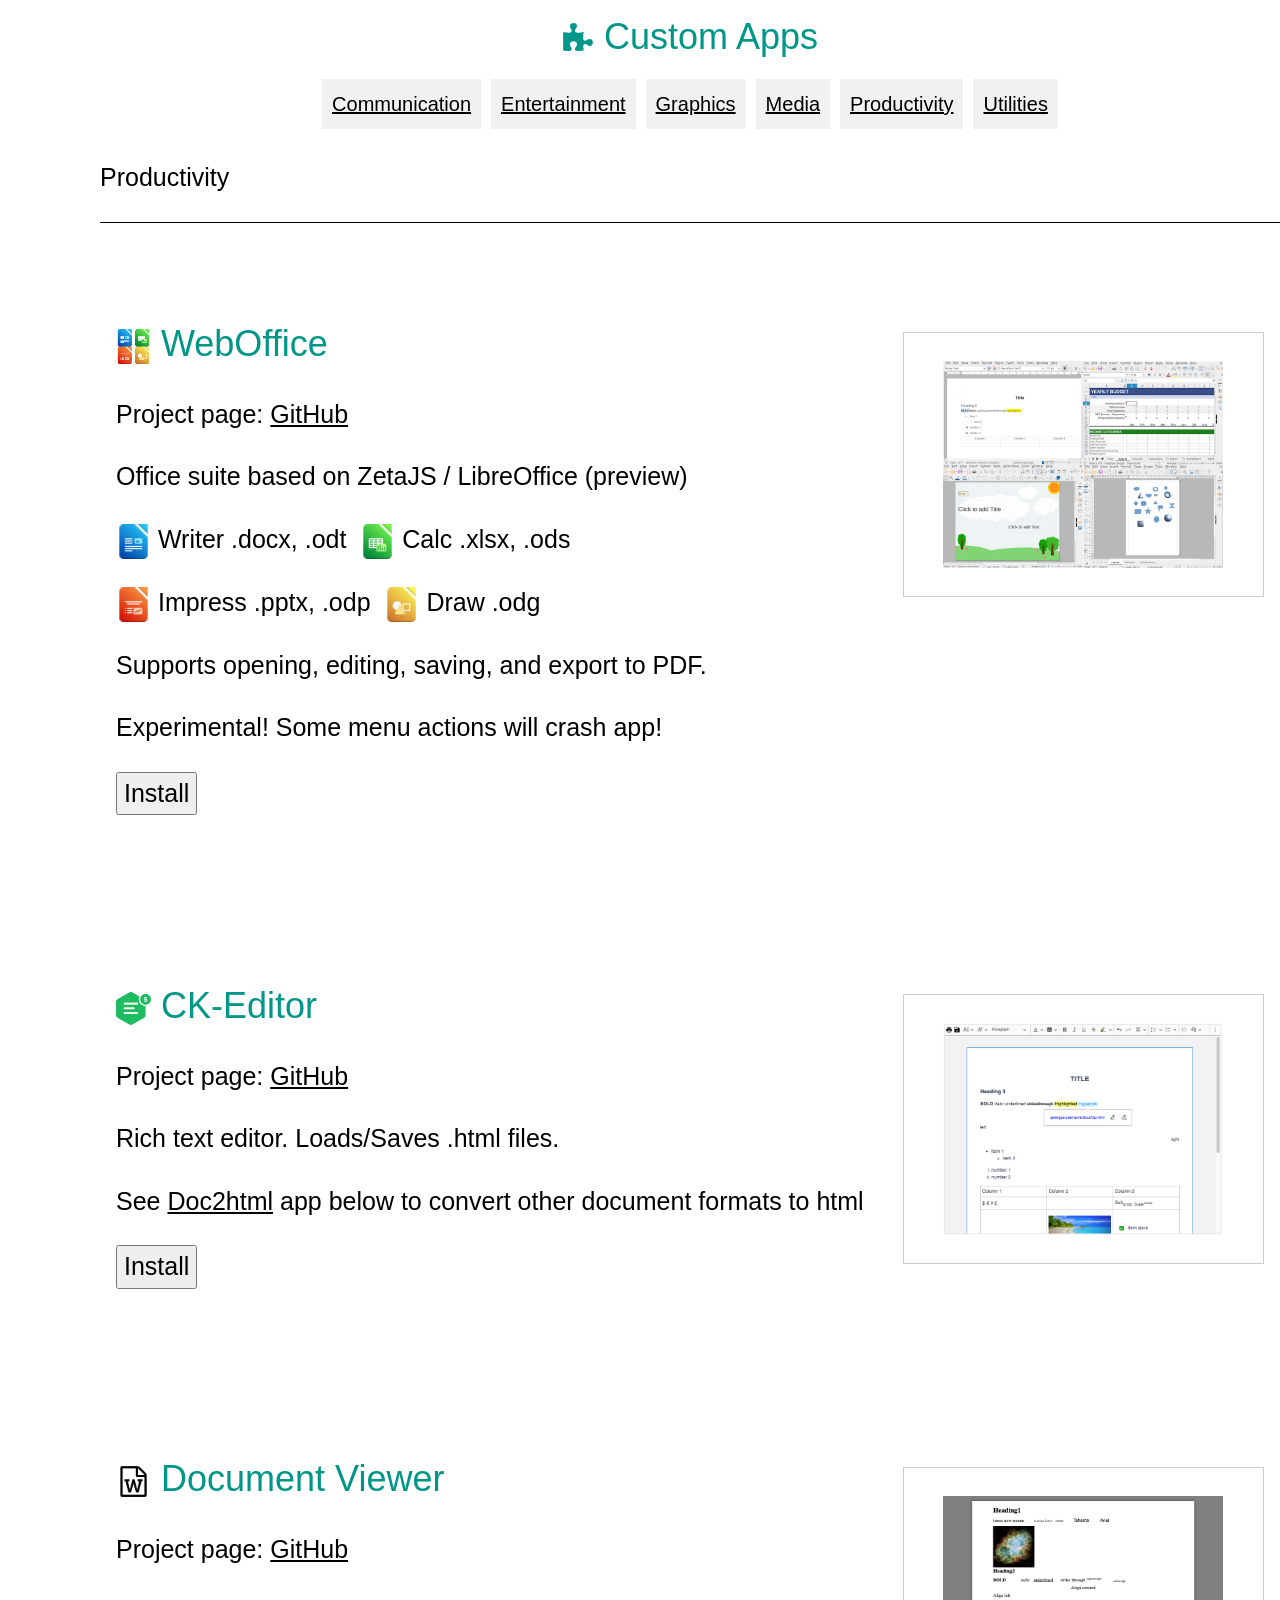
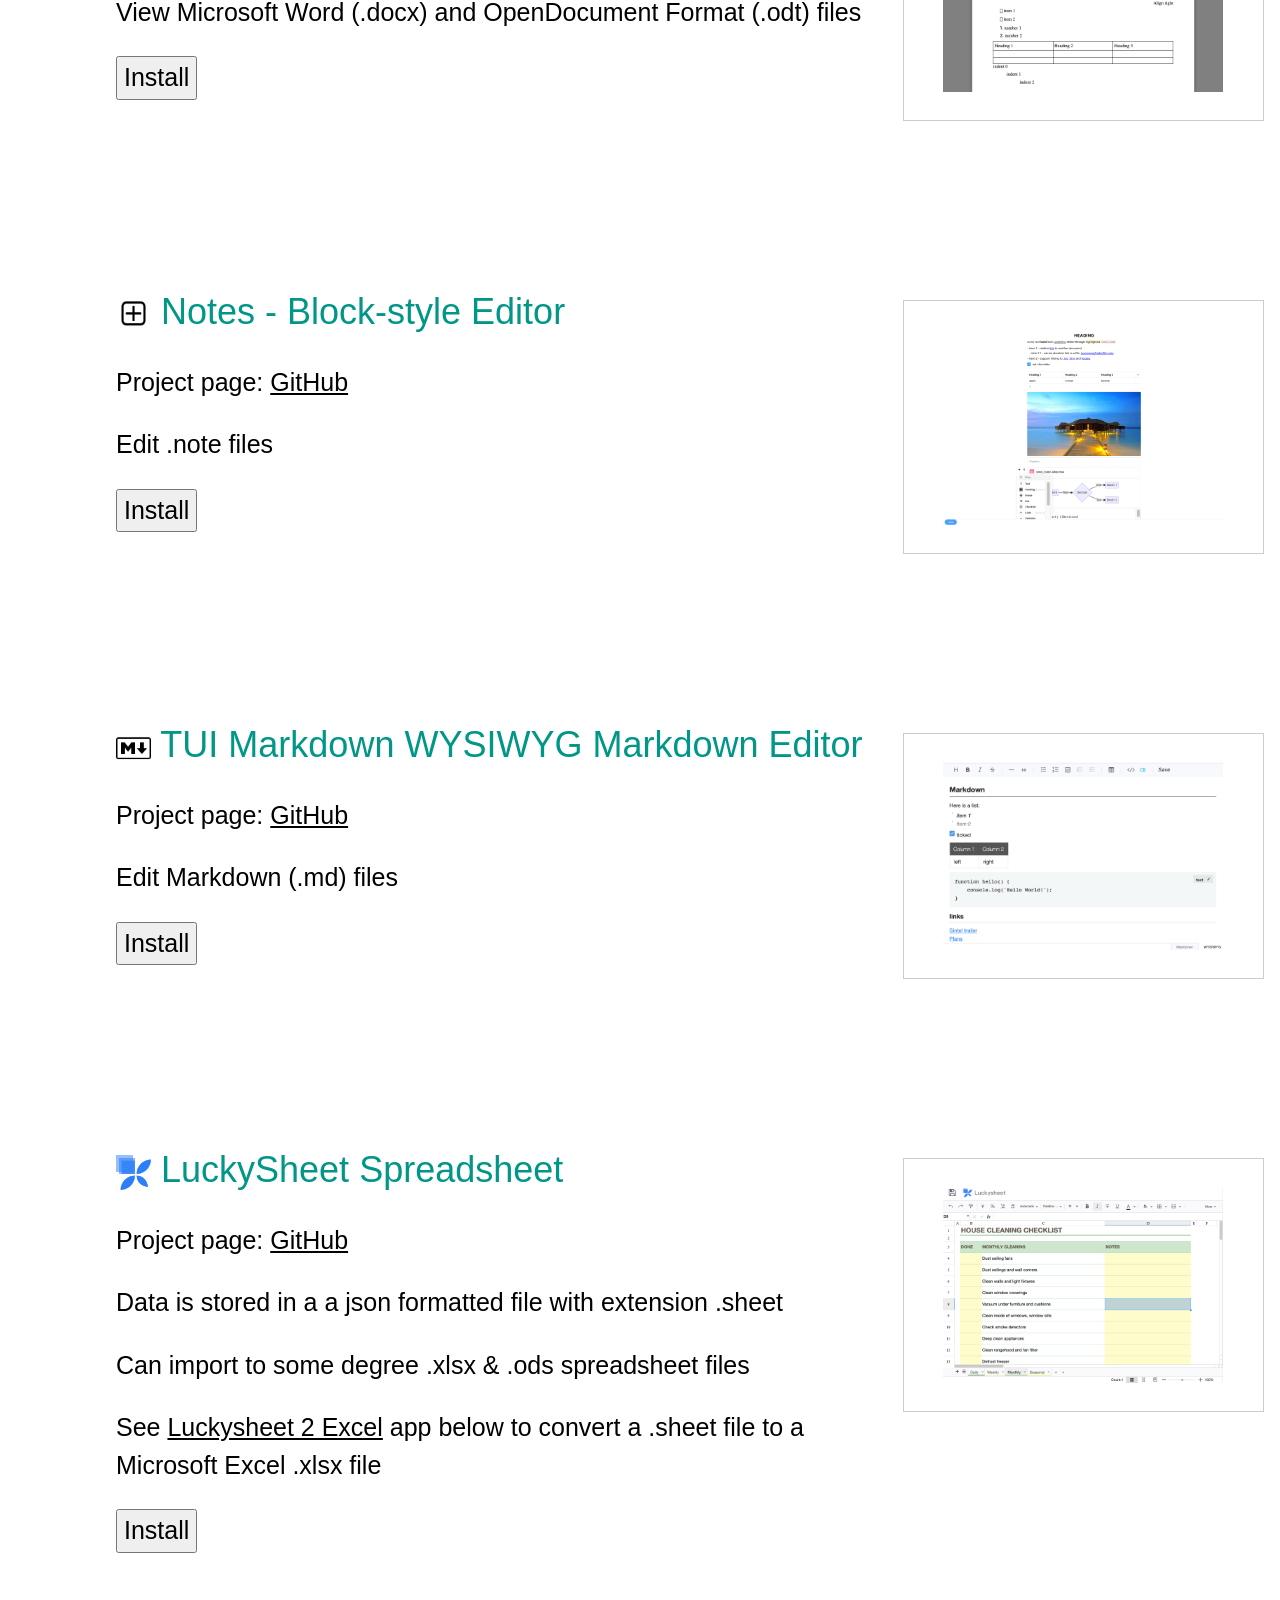
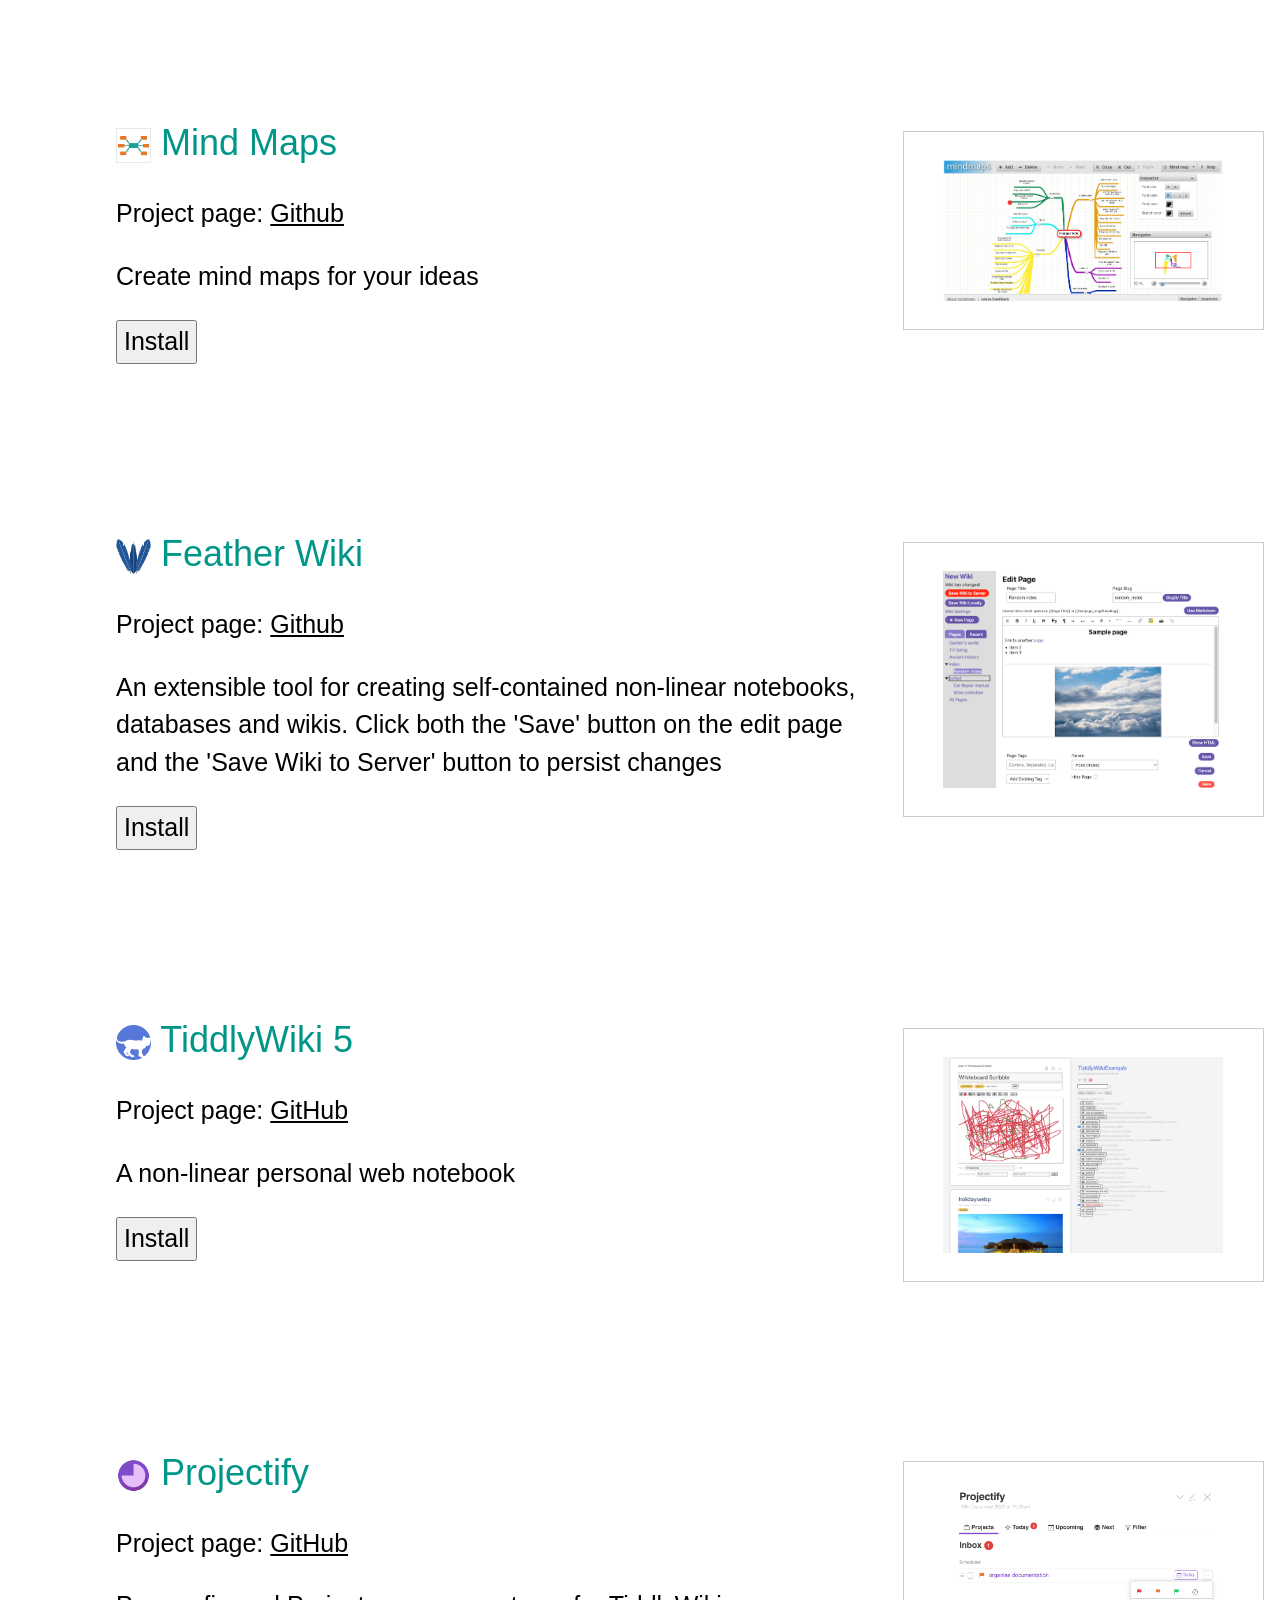
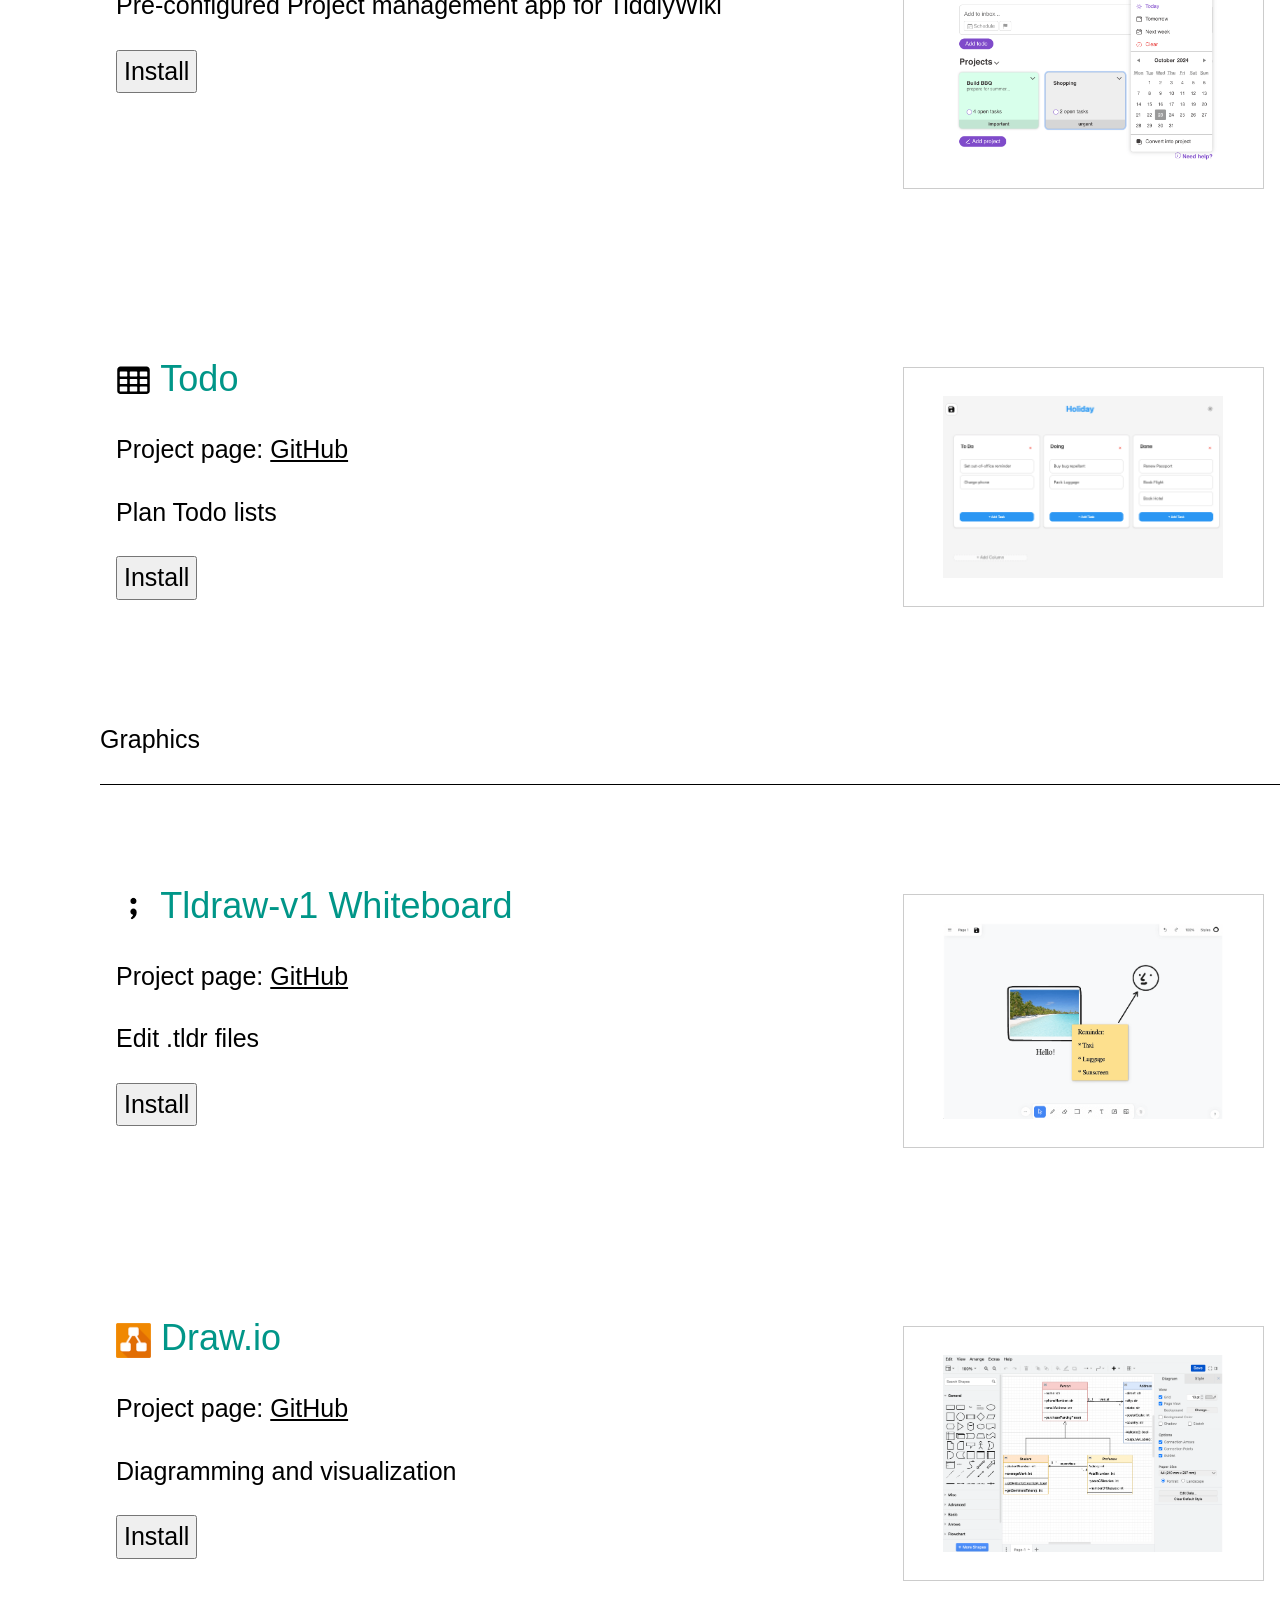
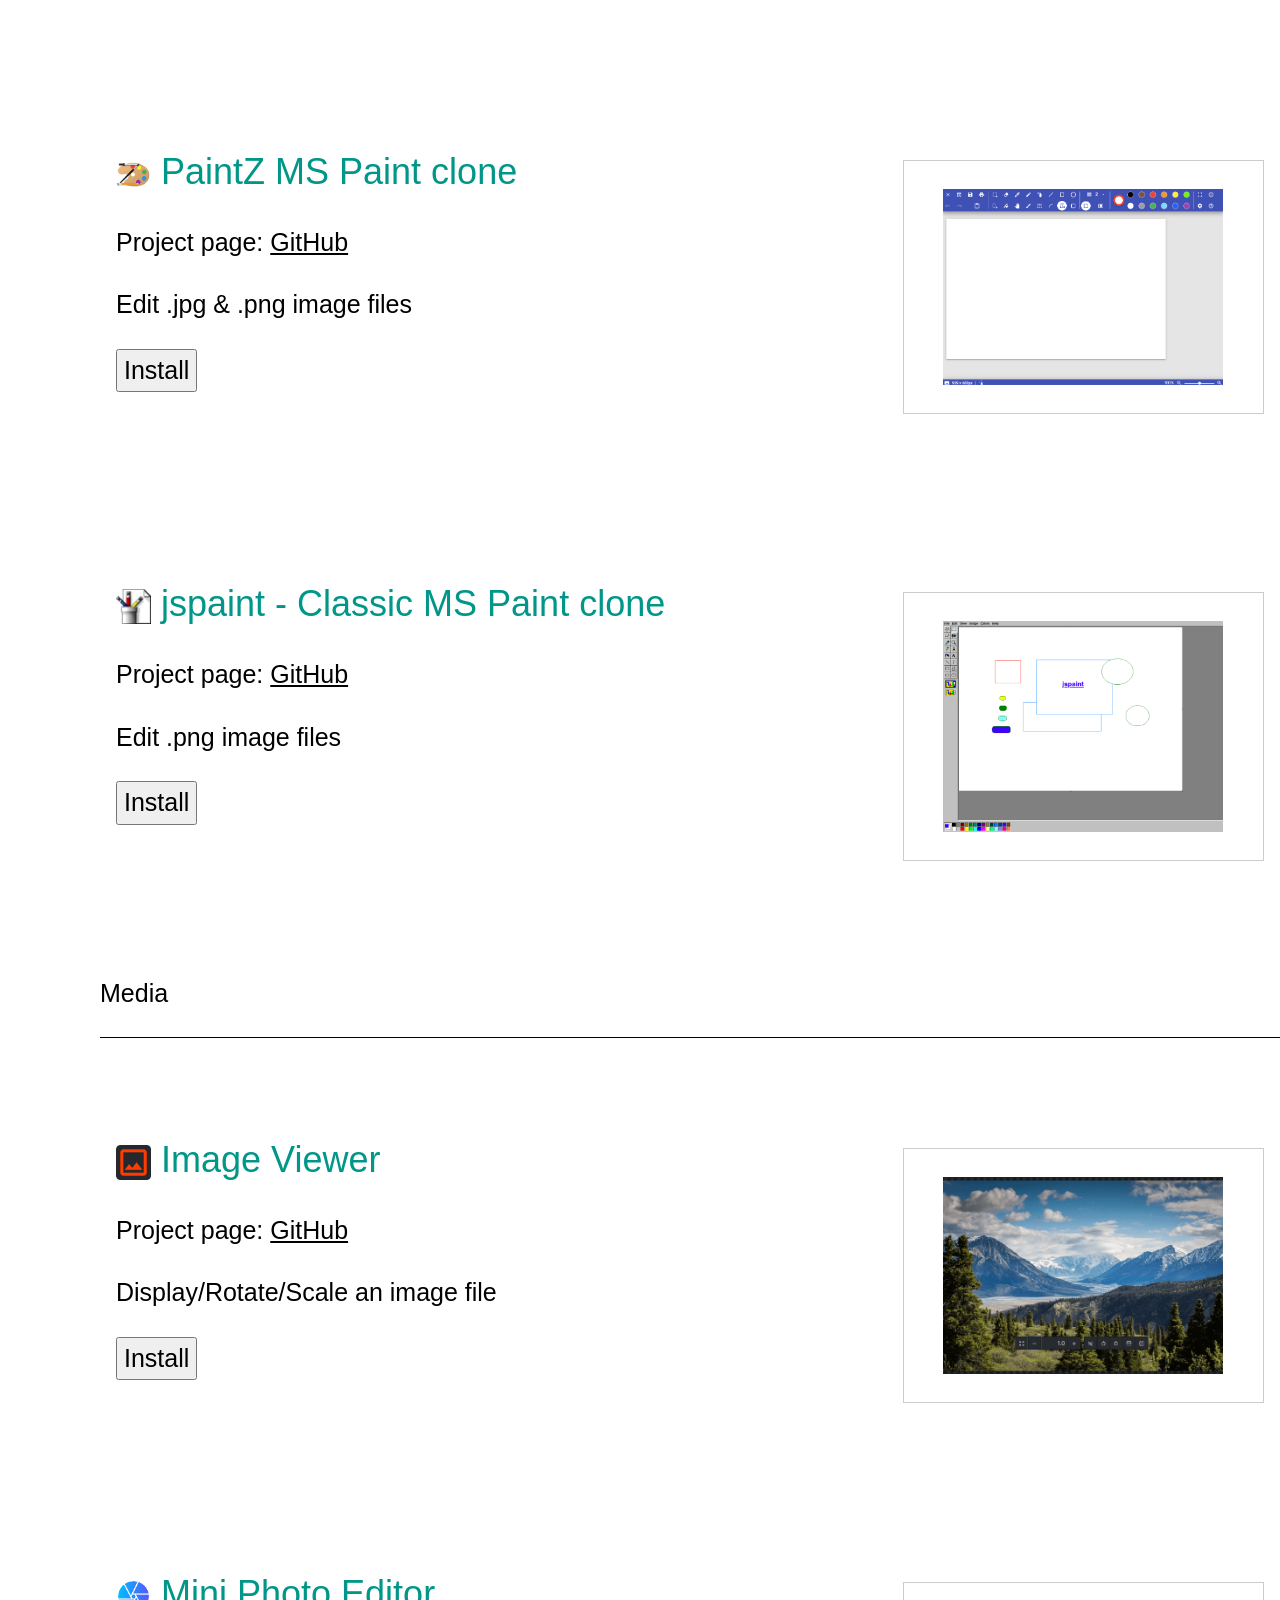
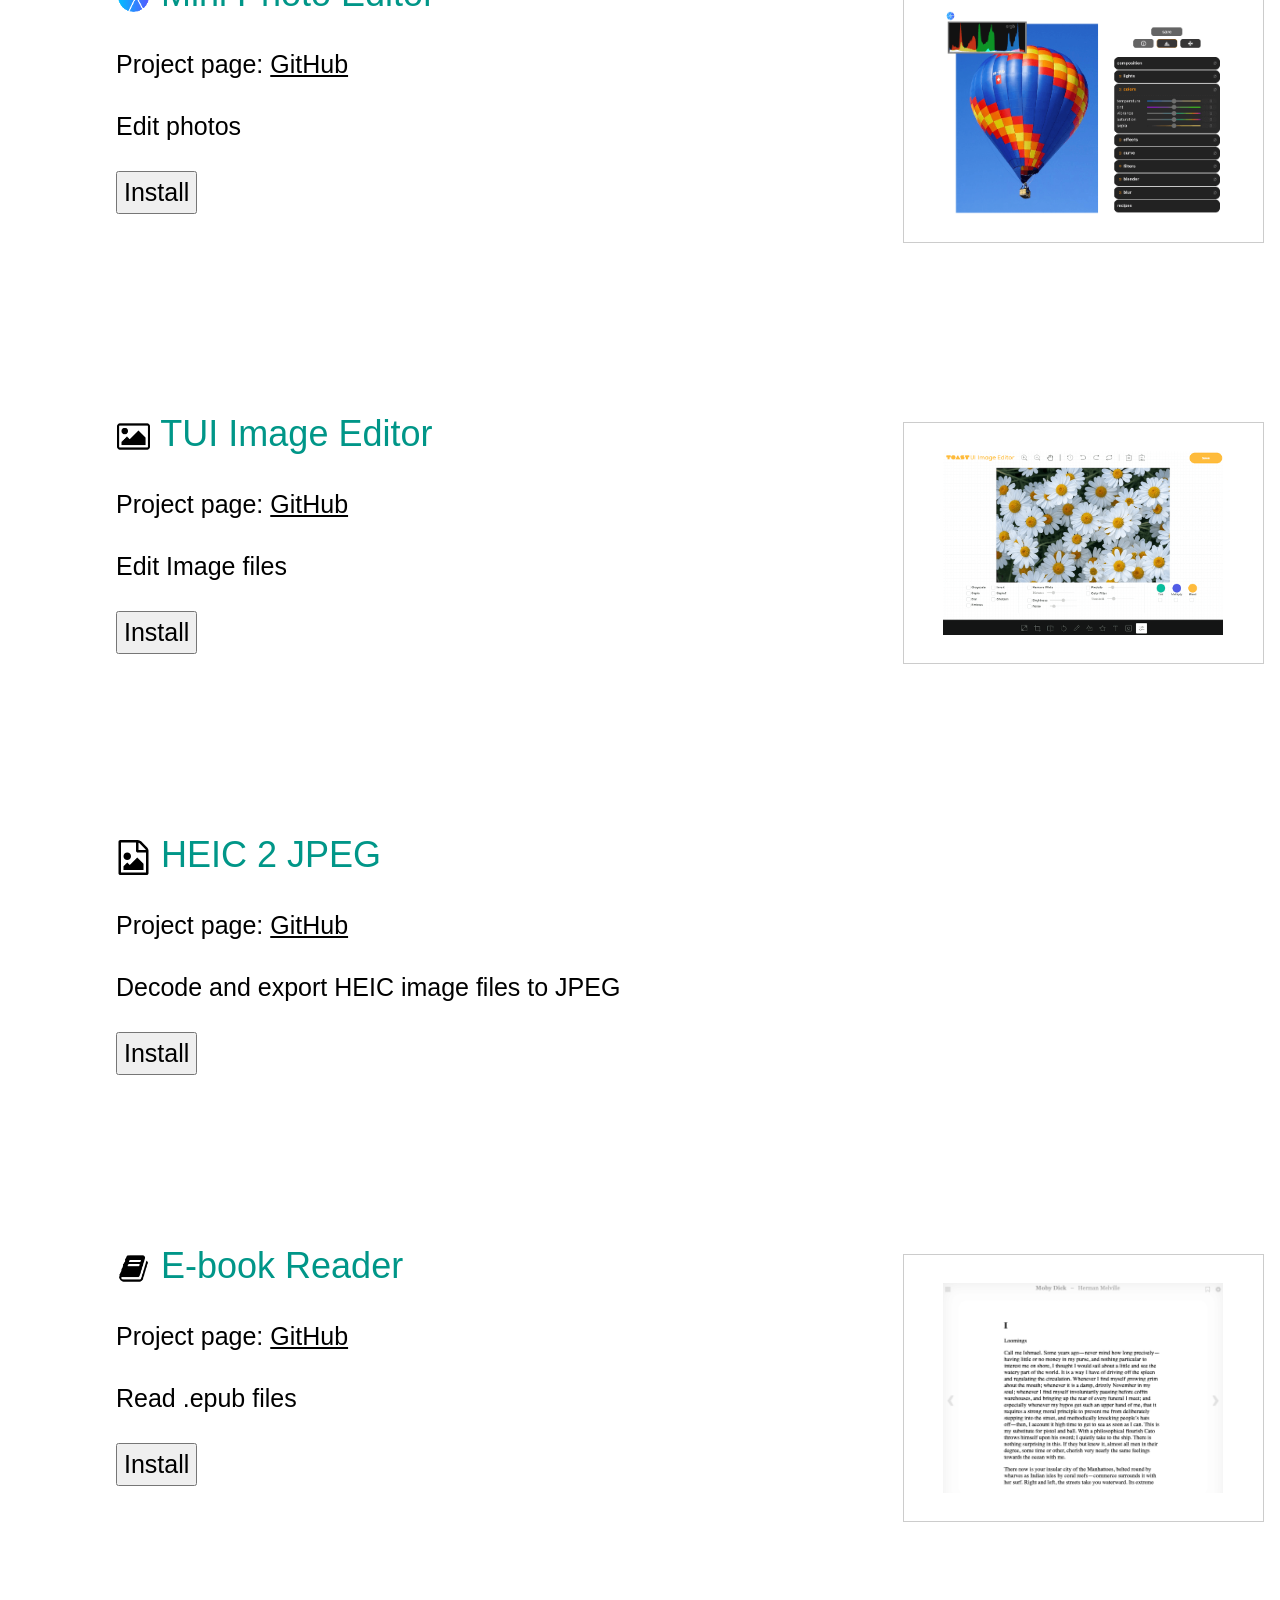
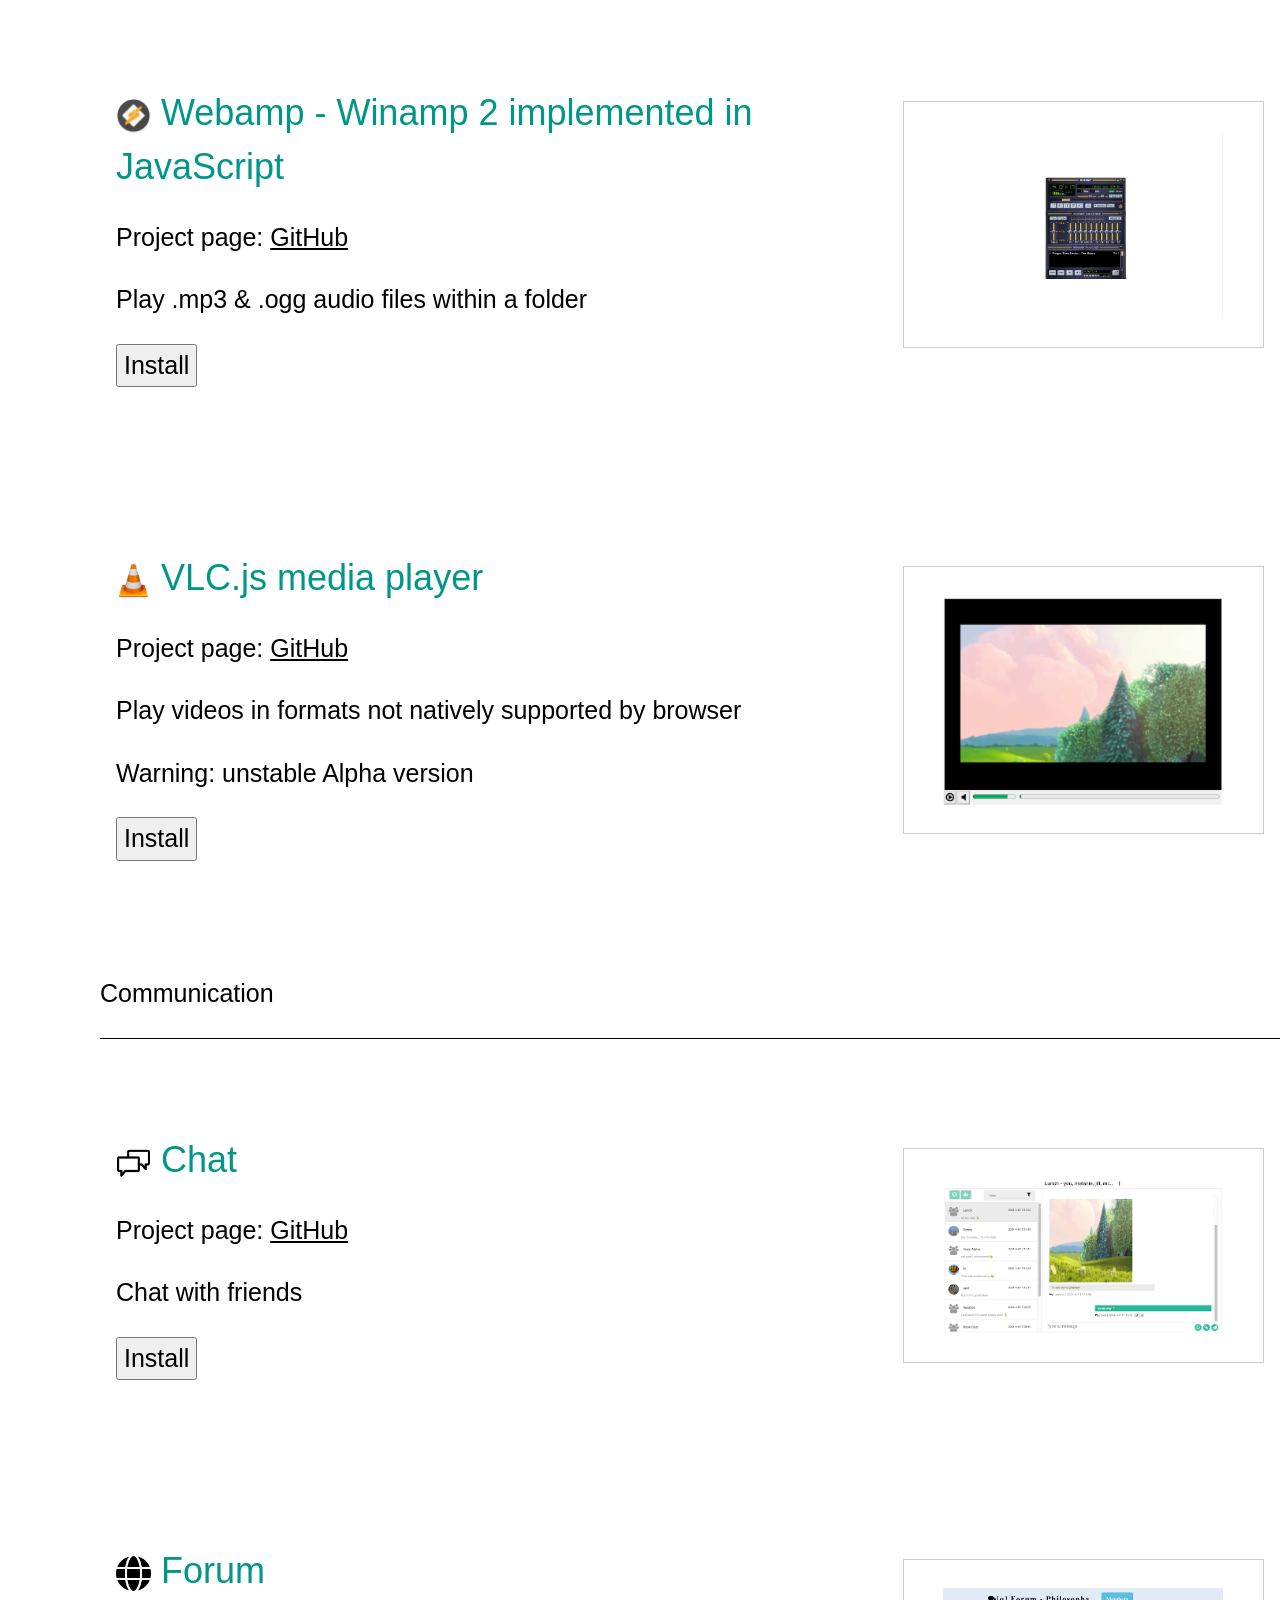
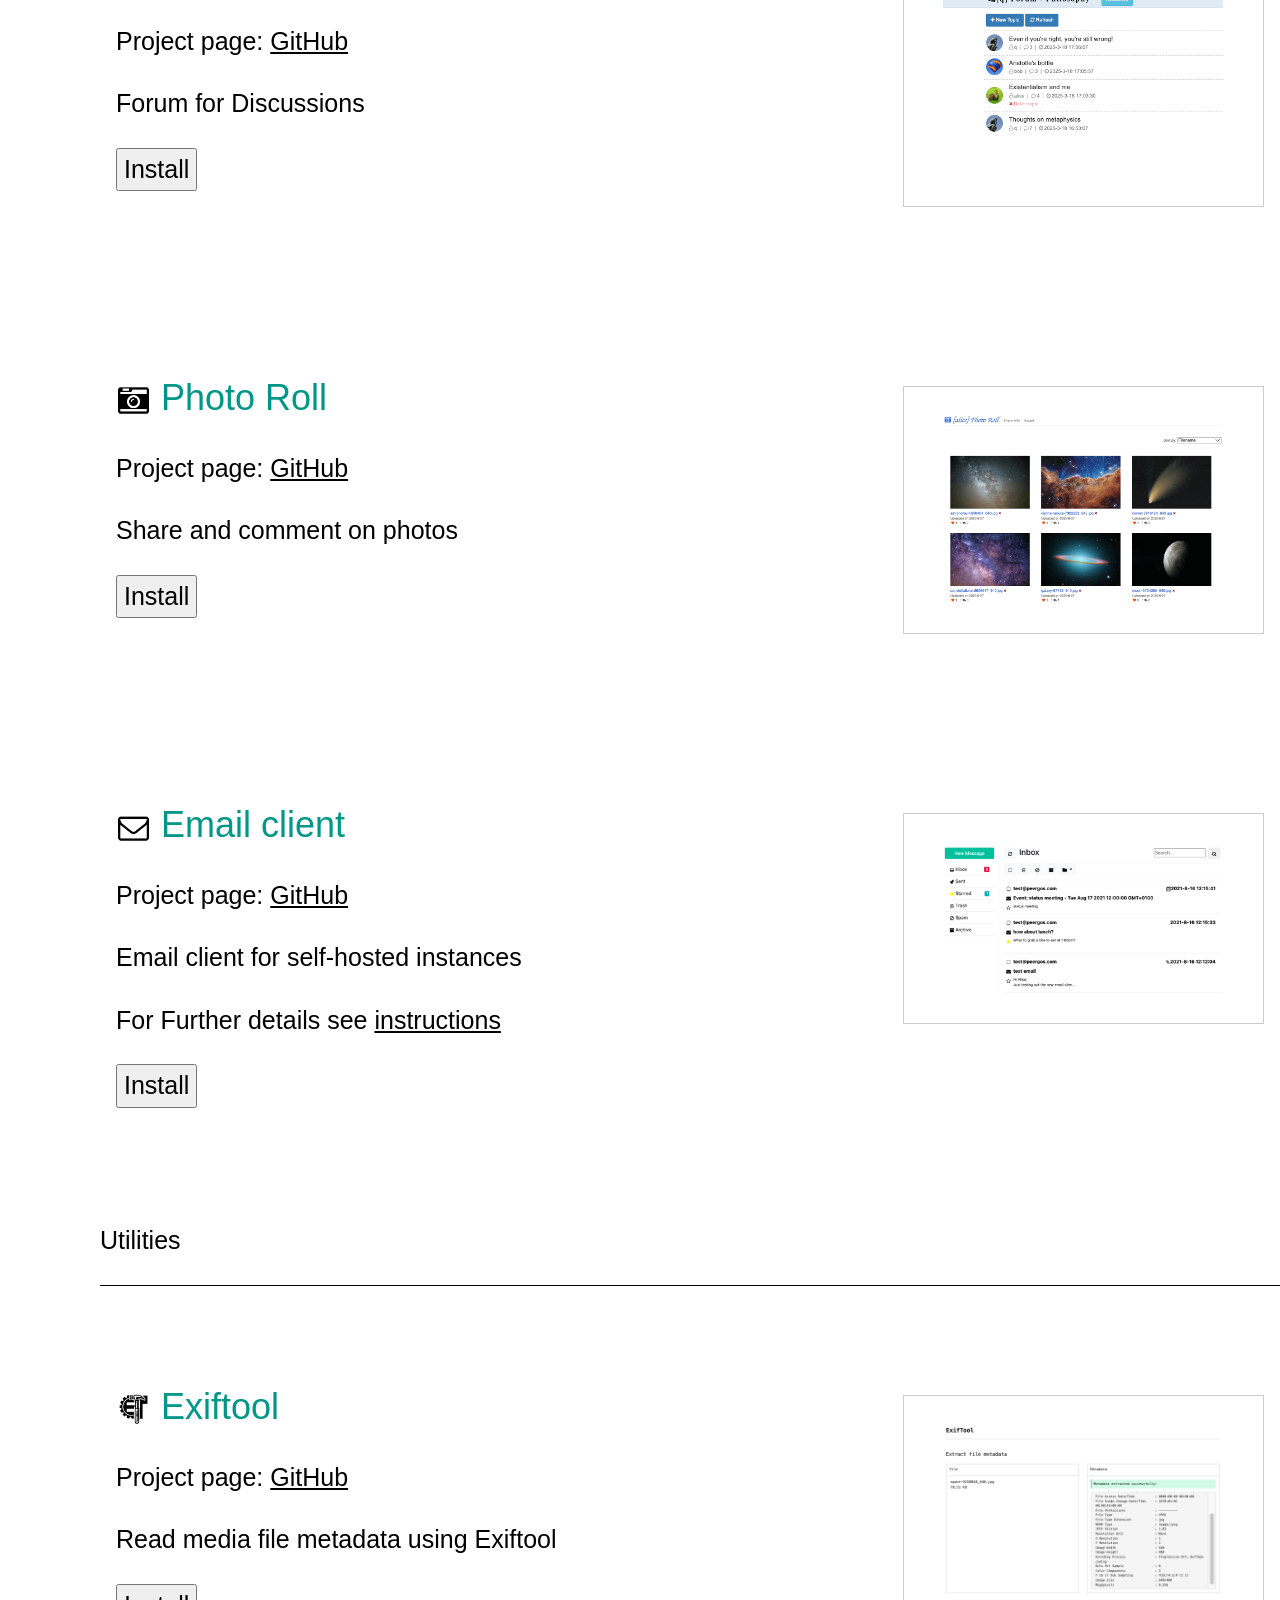
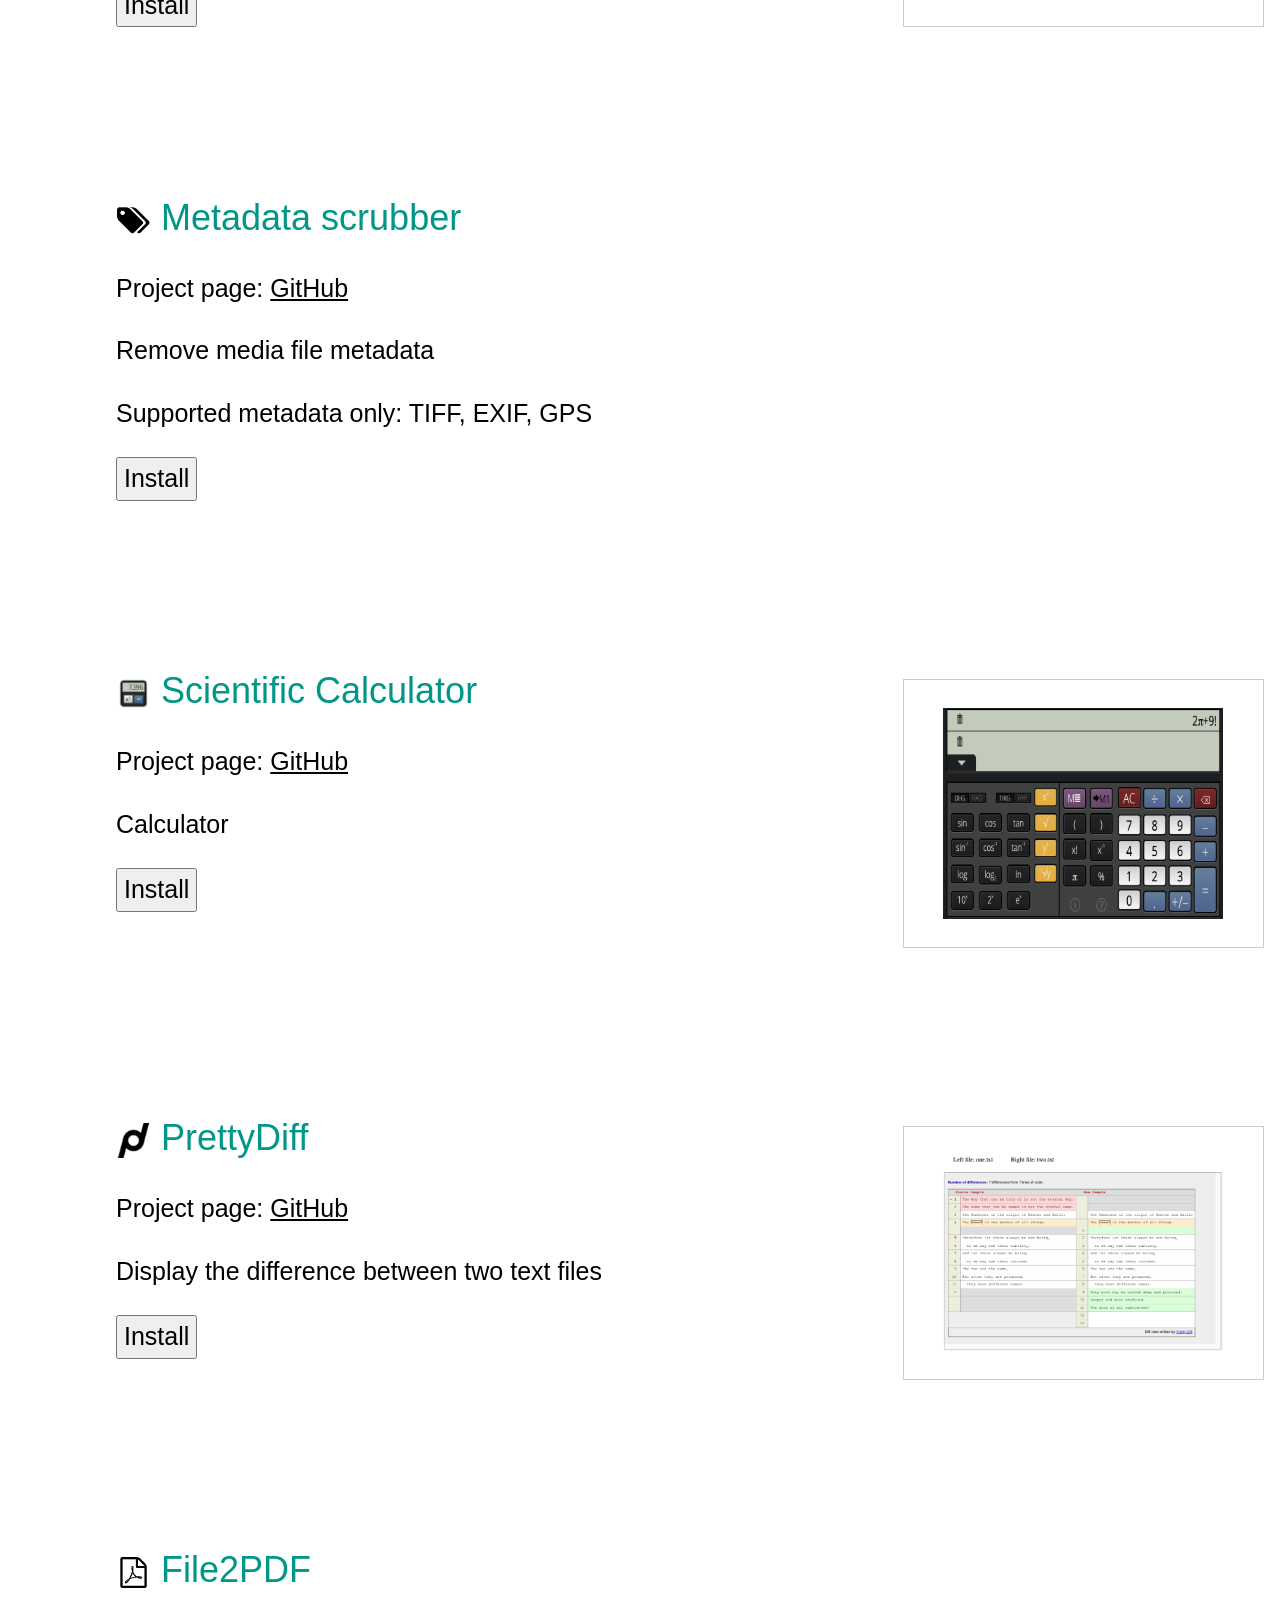
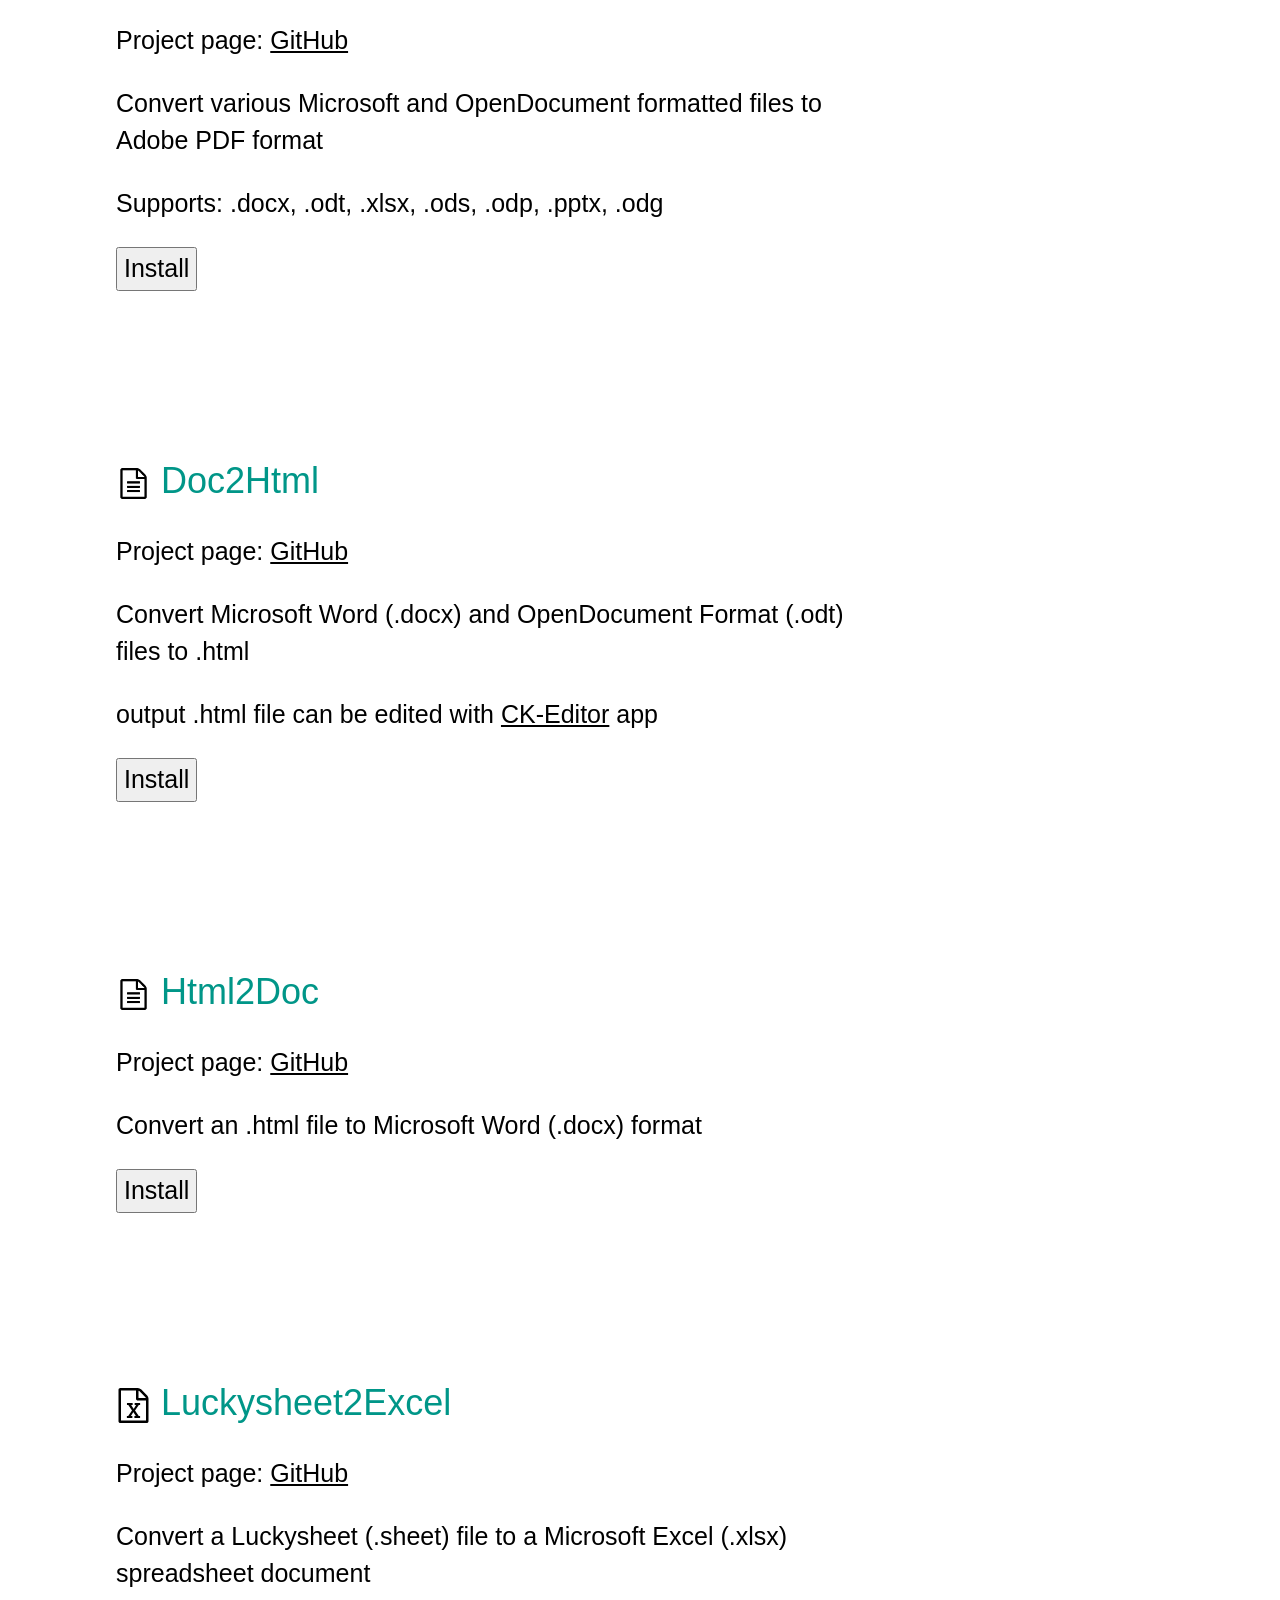
==== index.html @ 05847ac1 "add go and mindmap apps" ====
<!DOCTYPE html>
<html lang="en">
<head>
<title>Custom Apps</title>
<meta charset="UTF-8">
<meta name="viewport" content="width=device-width, initial-scale=1">
<link rel="stylesheet" href="w3.css">
<style>
.flex-container {
  display: flex;
  flex-wrap: wrap;
  justify-content: center;
}

.flex-container > div {
	padding-left: 10px;
    padding-right: 10px;
  background-color: #f1f1f1;
  margin: 5px;
  text-align: center;
  line-height: 50px;
  font-size: 20px;
}
.inline-svg {
    margin-bottom: -6px;
    height: 32px;
    width: 32px;
    filter: invert(35%) sepia(86%) saturate(1298%) hue-rotate(147deg) brightness(92%) contrast(101%);
}
hr.solid {
  border-top: 1px solid #000;
}
.app-logo {
	width:35px;
	height:35px;
}
</style>
</head>
<body>

<div class="w3-main" style="margin-left:100px">

<div id="screenshot-modal" class="w3-modal w3-animate-opacity">
  <div class="w3-modal-content" style="padding:32px">
    <div class="w3-container w3-white">
      <b onclick="document.getElementById('screenshot-modal').style.display='none'" class="w3-transparent w3-button w3-xlarge w3-right">X</b>
      	<img id="screenshot" style="width:90%" >
    </div>
  </div>
</div>


<h1 style="text-align: center;color: #009688;">
	<svg class="inline-svg" viewBox="0 0 1792 1792" xmlns="http://www.w3.org/2000/svg"><path d="M1728 1098q0 81-44.5 135t-123.5 54q-41 0-77.5-17.5t-59-38-56.5-38-71-17.5q-110 0-110 124 0 39 16 115t15 115v5q-22 0-33 1-34 3-97.5 11.5t-115.5 13.5-98 5q-61 0-103-26.5t-42-83.5q0-37 17.5-71t38-56.5 38-59 17.5-77.5q0-79-54-123.5t-135-44.5q-84 0-143 45.5t-59 127.5q0 43 15 83t33.5 64.5 33.5 53 15 50.5q0 45-46 89-37 35-117 35-95 0-245-24-9-2-27.5-4t-27.5-4l-13-2q-1 0-3-1-2 0-2-1v-1024q2 1 17.5 3.5t34 5 21.5 3.5q150 24 245 24 80 0 117-35 46-44 46-89 0-22-15-50.5t-33.5-53-33.5-64.5-15-83q0-82 59-127.5t144-45.5q80 0 134 44.5t54 123.5q0 41-17.5 77.5t-38 59-38 56.5-17.5 71q0 57 42 83.5t103 26.5q64 0 180-15t163-17v2q-1 2-3.5 17.5t-5 34-3.5 21.5q-24 150-24 245 0 80 35 117 44 46 89 46 22 0 50.5-15t53-33.5 64.5-33.5 83-15q82 0 127.5 59t45.5 143z"/></svg>
	Custom Apps
</h1>

<div class="flex-container">
  <div><a href="#category-communication">Communication</a></div>
  <div><a href="#category-entertainment">Entertainment</a></div>
  <div><a href="#category-graphics">Graphics</a></div>  
  <div><a href="#category-media">Media</a></div>  
  <div><a href="#category-productivity">Productivity</a></div>
  <div><a href="#category-utilities">Utilities</a></div>
</div>

<p id="category-productivity">Productivity</p>
<hr class="solid">

  <div id="weboffice" class="w3-row w3-padding-64">
    <div class="w3-twothird w3-container">
      <h1 class="w3-text-teal"><img class="app-logo" src='[data-uri]'/> WebOffice</h1>
		<p>Project page: <a class="url-link" href="https://github.com/Peergos/example-apps#weboffice" target="_blank" rel="noopener noreferrer">GitHub</a></p>
		<p>Office suite based on ZetaJS / LibreOffice (preview)</p>
		<p><img class="app-logo" src='[data-uri]'/>&nbsp;Writer  .docx, .odt  &nbsp;<img class="app-logo" src='[data-uri]'/>&nbsp;Calc  .xlsx, .ods</p>
      <p><img class="app-logo" src='[data-uri]'/>&nbsp;Impress  .pptx, .odp  &nbsp;<img class="app-logo" src='[data-uri]'/>&nbsp;Draw .odg</p>
                <p>Supports opening, editing, saving, and export to PDF. </p>
		<p>Experimental! Some menu actions will crash app!</p>
		<p><button onclick="install('weboffice');">Install</button></p>
    </div>
    <div class="w3-third w3-container">
      <p class="w3-border w3-padding-16 w3-center">
      	<button class="w3-button w3-white w3-padding-large w3-large w3-opacity w3-hover-opacity-off" onclick="showScreenshot('./screenshots/weboffice.png');">
      		<img src="./screenshots/weboffice.png" style="width:90%" >
    	</button>
      </p>
    </div>
  </div>
  
  <div id="ck-editor" class="w3-row w3-padding-64">
    <div class="w3-twothird w3-container">
      <h1 class="w3-text-teal"><img class="app-logo" src='[data-uri]'/> CK-Editor</h1>
		<p>Project page: <a class="url-link" href="https://github.com/Peergos/example-apps#ck-editor" target="_blank" rel="noopener noreferrer">GitHub</a></p>
		<p>Rich text editor. Loads/Saves .html files.</p>
		<p>See <a href="#doc2html">Doc2html</a> app below to convert other document formats to html</p>
		<p><button onclick="install('ck-editor');">Install</button></p>
    </div>
    <div class="w3-third w3-container">
      <p class="w3-border w3-padding-16 w3-center">
      	<button class="w3-button w3-white w3-padding-large w3-large w3-opacity w3-hover-opacity-off" onclick="showScreenshot('./screenshots/ck-editor.png');">
      		<img src="./screenshots/ck-editor.png" style="width:90%" >
    	</button>
      </p>
    </div>
  </div>
  
<div id="doc-viewer" class="w3-row w3-padding-64">
    <div class="w3-twothird w3-container">
      <h1 class="w3-text-teal"><img class="app-logo" src='[data-uri]'/> Document Viewer</h1>
		<p>Project page: <a class="url-link" href="https://github.com/Peergos/example-apps#document-viewer" target="_blank" rel="noopener noreferrer">GitHub</a>
		</p>
		<p>View Microsoft Word (.docx) and OpenDocument Format (.odt) files</p>
		<p><button onclick="install('doc-viewer');">Install</button></p>
    </div>
    <div class="w3-third w3-container">
      <p class="w3-border w3-padding-16 w3-center">
      	<button class="w3-button w3-white w3-padding-large w3-large w3-opacity w3-hover-opacity-off" onclick="showScreenshot('./screenshots/doc-viewer.png');">
      		<img src="./screenshots/doc-viewer.png" style="width:90%" >
    	</button>
      </p>
    </div>
  </div>

  <div id="notes" class="w3-row w3-padding-64">
    <div class="w3-twothird w3-container">
      <h1 class="w3-text-teal"><img class="app-logo" src='[data-uri]'/> Notes - Block-style Editor</h1>
		<p>Project page: <a class="url-link" href="https://github.com/Peergos/example-apps#notes" target="_blank" rel="noopener noreferrer">GitHub</a></p>
		<p>Edit .note files</p>
		<p><button onclick="install('notes');">Install</button></p>		
    </div>
    <div class="w3-third w3-container">
      <p class="w3-border w3-padding-16 w3-center">
    	<button class="w3-button w3-white w3-padding-large w3-large w3-opacity w3-hover-opacity-off" onclick="showScreenshot('./screenshots/notes.png');">
	      	<img src="./screenshots/notes.png" style="width:90%" >
    	</button>
      </p>
    </div>
  </div>
  
  <div id="tui-markdown-editor" class="w3-row w3-padding-64">
    <div class="w3-twothird w3-container">
      <h1 class="w3-text-teal"><img class="app-logo" src='[data-uri]'/> TUI Markdown WYSIWYG Markdown Editor</h1>
		<p>Project page: <a class="url-link" href="https://github.com/Peergos/example-apps#tui-markdown" target="_blank" rel="noopener noreferrer">GitHub</a></p>
		<p>Edit Markdown (.md) files</p>
		<p><button onclick="install('tui-markdown-editor');">Install</button></p>		
    </div>
    <div class="w3-third w3-container">
      <p class="w3-border w3-padding-16 w3-center">
    	<button class="w3-button w3-white w3-padding-large w3-large w3-opacity w3-hover-opacity-off" onclick="showScreenshot('./screenshots/markdown.png');">
	      	<img src="./screenshots/markdown.png" style="width:90%" >
    	</button>
      </p>
    </div>
  </div>

  <div id="luckysheet" class="w3-row w3-padding-64">
    <div class="w3-twothird w3-container">
      <h1 class="w3-text-teal"><img class="app-logo" src='[data-uri]'/> LuckySheet Spreadsheet</h1>
		<p>Project page: <a class="url-link" href="https://github.com/Peergos/example-apps#luckysheet" target="_blank" rel="noopener noreferrer">GitHub</a>
		</p>		
		<p>Data is stored in a a json formatted file with extension .sheet</p>
		<p>Can import to some degree .xlsx &amp; .ods spreadsheet files</p>
		<p>See <a href="#luckysheet2excel">Luckysheet 2 Excel</a> app below to convert a .sheet file to a Microsoft Excel .xlsx file</p>
		<p><button onclick="install('luckysheet');">Install</button></p>										
    </div>
    <div class="w3-third w3-container">
      <p class="w3-border w3-padding-16 w3-center">
    	<button class="w3-button w3-white w3-padding-large w3-large w3-opacity w3-hover-opacity-off" onclick="showScreenshot('./screenshots/luckysheet.png');">
	      	<img src="./screenshots/luckysheet.png" style="width:90%" >
    	</button>
      </p>
    </div>
  </div>

  <div id="feather-wiki" class="w3-row w3-padding-64">
    <div class="w3-twothird w3-container">
      <h1 class="w3-text-teal"><img class="app-logo" src='[data-uri]'/> Mind Maps</h1>
		<p>Project page: <a class="url-link" href="https://github.com/Peergos/example-apps#mindmaps" target="_blank" rel="noopener noreferrer">Github</a></p>
		<p>Create mind maps for your ideas</p>
		<p><button onclick="install('mindmaps');">Install</button></p>																
    </div>
    <div class="w3-third w3-container">
      <p class="w3-border w3-padding-16 w3-center">
    	<button class="w3-button w3-white w3-padding-large w3-large w3-opacity w3-hover-opacity-off" onclick="showScreenshot('./screenshots/mindmaps.png');">
	      	<img src="./screenshots/mindmaps.png" style="width:90%" >
    	</button>
      </p>
    </div>
  </div>
  
  <div id="feather-wiki" class="w3-row w3-padding-64">
    <div class="w3-twothird w3-container">
      <h1 class="w3-text-teal"><img class="app-logo" src='[data-uri]'/> Feather Wiki</h1>
		<p>Project page: <a class="url-link" href="https://github.com/Peergos/example-apps#feather-wiki" target="_blank" rel="noopener noreferrer">Github</a></p>
		<p>An extensible tool for creating self-contained non-linear notebooks, databases and wikis. Click both the 'Save' button on the edit page and the 'Save Wiki to Server' button to persist changes</p>
		<p><button onclick="install('feather-wiki');">Install</button></p>																
    </div>
    <div class="w3-third w3-container">
      <p class="w3-border w3-padding-16 w3-center">
    	<button class="w3-button w3-white w3-padding-large w3-large w3-opacity w3-hover-opacity-off" onclick="showScreenshot('./screenshots/feather-wiki.png');">
	      	<img src="./screenshots/feather-wiki.png" style="width:90%" >
    	</button>
      </p>
    </div>
  </div>


  <div id="tiddlywiki" class="w3-row w3-padding-64">
    <div class="w3-twothird w3-container">
      <h1 class="w3-text-teal"><img class="app-logo" src='[data-uri]'/> TiddlyWiki 5</h1>
		<p>Project page: <a class="url-link" href="https://github.com/Peergos/example-apps#tiddlywiki" target="_blank" rel="noopener noreferrer">GitHub</a></p>
		<p>A non-linear personal web notebook</p>
		<p><button onclick="install('tiddlywiki');">Install</button></p>																
    </div>
    <div class="w3-third w3-container">
      <p class="w3-border w3-padding-16 w3-center">
    	<button class="w3-button w3-white w3-padding-large w3-large w3-opacity w3-hover-opacity-off" onclick="showScreenshot('./screenshots/tiddlyWiki.png');">
	      	<img src="./screenshots/tiddlyWiki.png" style="width:90%" >
    	</button>
      </p>
    </div>
  </div>


  <div id="projectify" class="w3-row w3-padding-64">
    <div class="w3-twothird w3-container">
      <h1 class="w3-text-teal"><img class="app-logo" src='[data-uri]'/> Projectify</h1>
		<p>Project page: <a class="url-link" href="https://github.com/Peergos/example-apps#projectify" target="_blank" rel="noopener noreferrer">GitHub</a></p>
		<p>Pre-configured Project management app for TiddlyWiki</p>
		<p><button onclick="install('projectify');">Install</button></p>																
    </div>
    <div class="w3-third w3-container">
      <p class="w3-border w3-padding-16 w3-center">
    	<button class="w3-button w3-white w3-padding-large w3-large w3-opacity w3-hover-opacity-off" onclick="showScreenshot('./screenshots/projectify.png');">
	      	<img src="./screenshots/projectify.png" style="width:90%" >
    	</button>
      </p>
    </div>
  </div>  
  
  <div id="todo" class="w3-row w3-padding-64">
    <div class="w3-twothird w3-container">
      <h1 class="w3-text-teal"><img class="app-logo" src='[data-uri]'/> Todo</h1>
		<p>Project page: <a class="url-link" href="https://github.com/Peergos/example-apps#todo" target="_blank" rel="noopener noreferrer">GitHub</a></p>
		<p>Plan Todo lists</p>
		<p><button onclick="install('todo');">Install</button></p>												
    </div>
    <div class="w3-third w3-container">
      <p class="w3-border w3-padding-16 w3-center">
    	<button class="w3-button w3-white w3-padding-large w3-large w3-opacity w3-hover-opacity-off" onclick="showScreenshot('./screenshots/todo.png');">
	      	<img src="./screenshots/todo.png" style="width:90%" >
    	</button>
      </p>
    </div>
  </div>

<p id="category-graphics">Graphics</p>
<hr class="solid">

  <div id="tldraw" class="w3-row w3-padding-64">
    <div class="w3-twothird w3-container">
      <h1 class="w3-text-teal"><img class="app-logo" src='[data-uri]'/> Tldraw-v1 Whiteboard</h1>
		<p>Project page: <a class="url-link" href="https://github.com/Peergos/example-apps#tldraw" target="_blank" rel="noopener noreferrer">GitHub</a></p>
		<p>Edit .tldr files</p>
		<p><button onclick="install('tldraw');">Install</button></p>				
    </div>
    <div class="w3-third w3-container">
      <p class="w3-border w3-padding-16 w3-center">
    	<button class="w3-button w3-white w3-padding-large w3-large w3-opacity w3-hover-opacity-off" onclick="showScreenshot('./screenshots/tldraw.png');">
	      	<img src="./screenshots/tldraw.png" style="width:90%" >
    	</button>
      </p>
    </div>
  </div>
   
   
  <div id="drawio" class="w3-row w3-padding-64">
    <div class="w3-twothird w3-container">
      <h1 class="w3-text-teal"><img class="app-logo" src='[data-uri]'/> Draw.io</h1>
		<p>Project page: <a class="url-link" href="https://github.com/Peergos/example-apps#drawio" target="_blank" rel="noopener noreferrer">GitHub</a>
		</p>		
		<p>Diagramming and visualization</p>
		<p><button onclick="install('drawio');">Install</button></p>										
    </div>
    <div class="w3-third w3-container">
      <p class="w3-border w3-padding-16 w3-center">
    	<button class="w3-button w3-white w3-padding-large w3-large w3-opacity w3-hover-opacity-off" onclick="showScreenshot('./screenshots/drawio.png');">
	      	<img src="./screenshots/drawio.png" style="width:90%" >
    	</button>
      </p>
    </div>
  </div>
  
  <div id="paintz" class="w3-row w3-padding-64">
    <div class="w3-twothird w3-container">
      <h1 class="w3-text-teal"><img class="app-logo" src='[data-uri]'/> PaintZ MS Paint clone</h1>
		<p>Project page: <a class="url-link" href="https://github.com/Peergos/example-apps#paintz" target="_blank" rel="noopener noreferrer">GitHub</a></p>
		<p>Edit .jpg &amp; .png image files</p>
		<p><button onclick="install('paintz');">Install</button></p>								
    </div>
    <div class="w3-third w3-container">
      <p class="w3-border w3-padding-16 w3-center">
    	<button class="w3-button w3-white w3-padding-large w3-large w3-opacity w3-hover-opacity-off" onclick="showScreenshot('./screenshots/paintz.png');">
	      	<img src="./screenshots/paintz.png" style="width:90%" >
    	</button>
      </p>
    </div>
  </div>

  <div id="jspaint" class="w3-row w3-padding-64">
    <div class="w3-twothird w3-container">
      <h1 class="w3-text-teal"><img class="app-logo" src='[data-uri]'/> jspaint - Classic MS Paint clone</h1>
		<p>Project page: <a class="url-link" href="https://github.com/Peergos/example-apps#jspaint" target="_blank" rel="noopener noreferrer">GitHub</a></p>
		<p>Edit .png image files</p>
		<p><button onclick="install('jspaint');">Install</button></p>								
    </div>
    <div class="w3-third w3-container">
      <p class="w3-border w3-padding-16 w3-center">
    	<button class="w3-button w3-white w3-padding-large w3-large w3-opacity w3-hover-opacity-off" onclick="showScreenshot('./screenshots/jspaint.png');">
	      	<img src="./screenshots/jspaint.png" style="width:90%" >
    	</button>
      </p>
    </div>
  </div>
  
  <p id="category-media">Media</p>
  <hr class="solid">


  <div id="img-viewer" class="w3-row w3-padding-64">
    <div class="w3-twothird w3-container">
      <h1 class="w3-text-teal"><img class="app-logo" src='[data-uri]'/> Image Viewer</h1>
		<p>Project page: <a class="url-link" href="https://github.com/Peergos/example-apps#image-viewer" target="_blank" rel="noopener noreferrer">GitHub</a></p>
		<p>Display/Rotate/Scale an image file</p>
		<p><button onclick="install('img-viewer');">Install</button></p>						
    </div>
    <div class="w3-third w3-container">
      <p class="w3-border w3-padding-16 w3-center">
    	<button class="w3-button w3-white w3-padding-large w3-large w3-opacity w3-hover-opacity-off" onclick="showScreenshot('./screenshots/img-viewer.png');">
	      	<img src="./screenshots/img-viewer.png" style="width:90%" >
    	</button>
      </p>
    </div>
  </div>

  <div id="mini-photo-editor" class="w3-row w3-padding-64">
    <div class="w3-twothird w3-container">
      <h1 class="w3-text-teal"><img class="app-logo" src='[data-uri]'/> Mini Photo Editor</h1>
		<p>Project page: <a class="url-link" href="https://github.com/Peergos/example-apps#mini-photo-editor" target="_blank" rel="noopener noreferrer">GitHub</a></p>
		<p>Edit photos</p>
		<p><button onclick="install('mini-photo-editor');">Install</button></p>						
    </div>
    <div class="w3-third w3-container">
      <p class="w3-border w3-padding-16 w3-center">
    	<button class="w3-button w3-white w3-padding-large w3-large w3-opacity w3-hover-opacity-off" onclick="showScreenshot('./screenshots/mini-photo-editor.png');">
	      	<img src="./screenshots/mini-photo-editor.png" style="width:90%" >
    	</button>
      </p>
    </div>
  </div>

  <div id="tui-image-editor" class="w3-row w3-padding-64">
    <div class="w3-twothird w3-container">
      <h1 class="w3-text-teal"><img class="app-logo" src='[data-uri]'/> TUI Image Editor</h1>
		<p>Project page: <a class="url-link" href="https://github.com/Peergos/example-apps#tui-image-editor" target="_blank" rel="noopener noreferrer">GitHub</a></p>
		<p>Edit Image files</p>
		<p><button onclick="install('tui-image-editor');">Install</button></p>						
    </div>
    <div class="w3-third w3-container">
      <p class="w3-border w3-padding-16 w3-center">
    	<button class="w3-button w3-white w3-padding-large w3-large w3-opacity w3-hover-opacity-off" onclick="showScreenshot('./screenshots/image-editor.png');">
	      	<img src="./screenshots/image-editor.png" style="width:90%" >
    	</button>
      </p>
    </div>
  </div>
  
  <div id="heic2jpg" class="w3-row w3-padding-64">
    <div class="w3-twothird w3-container">
      <h1 class="w3-text-teal"><img class="app-logo" src='[data-uri]'/> HEIC 2 JPEG</h1>
		<p>Project page: <a class="url-link" href="https://github.com/Peergos/example-apps#heic2jpg" target="_blank" rel="noopener noreferrer">GitHub</a></p>
		<p>Decode and export HEIC image files to JPEG</p>
		<p><button onclick="install('heic2jpg');">Install</button></p>								
    </div>
  </div>
  
  <div id="ebookreader" class="w3-row w3-padding-64">
    <div class="w3-twothird w3-container">
      <h1 class="w3-text-teal"><img class="app-logo" src='[data-uri]'/> E-book Reader</h1>
		<p>Project page: <a class="url-link" href="https://github.com/Peergos/example-apps#ebook-reader" target="_blank" rel="noopener noreferrer">GitHub</a>
		</p>		
		<p>Read .epub files</p>
		<p><button onclick="install('ebookreader');">Install</button></p>										
    </div>
    <div class="w3-third w3-container">
      <p class="w3-border w3-padding-16 w3-center">
    	<button class="w3-button w3-white w3-padding-large w3-large w3-opacity w3-hover-opacity-off" onclick="showScreenshot('./screenshots/ebook-reader.png');">
	      	<img src="./screenshots/ebook-reader.png" style="width:90%" >
    	</button>
      </p>
    </div>
  </div>
  
  <div id="webamp" class="w3-row w3-padding-64">
    <div class="w3-twothird w3-container">
      <h1 class="w3-text-teal"><img class="app-logo" src='[data-uri]'/> Webamp - Winamp 2 implemented in JavaScript</h1>
		<p>Project page: <a class="url-link" href="https://github.com/Peergos/example-apps#webamp" target="_blank" rel="noopener noreferrer">GitHub</a></p>
		<p>Play .mp3 &amp; .ogg audio files within a folder</p>
		<p><button onclick="install('webamp');">Install</button></p>														
    </div>
    <div class="w3-third w3-container">
      <p class="w3-border w3-padding-16 w3-center">
    	<button class="w3-button w3-white w3-padding-large w3-large w3-opacity w3-hover-opacity-off" onclick="showScreenshot('./screenshots/webamp.png');">
	      	<img src="./screenshots/webamp.png" style="width:90%" >
    	</button>      	
      </p>
    </div>
  </div>
  
  <div id="vlcjs" class="w3-row w3-padding-64">
    <div class="w3-twothird w3-container">
      <h1 class="w3-text-teal"><img class="app-logo" src='[data-uri]'/> VLC.js media player</h1>
		<p>Project page: <a class="url-link" href="https://github.com/Peergos/example-apps#vlcjs" target="_blank" rel="noopener noreferrer">GitHub</a>
		</p>		
		<p>Play videos in formats not natively supported by browser</p>
		<p>Warning: unstable Alpha version</p>
		<p><button onclick="install('vlcjs');">Install</button></p>										
    </div>
    <div class="w3-third w3-container">
      <p class="w3-border w3-padding-16 w3-center">
    	<button class="w3-button w3-white w3-padding-large w3-large w3-opacity w3-hover-opacity-off" onclick="showScreenshot('./screenshots/vlc.png');">
	      	<img src="./screenshots/vlc.png" style="width:90%" >
    	</button>
      </p>
    </div>
  </div>
  
  <p id="category-communication">Communication</p>
  <hr class="solid">
  
  <div id="chat" class="w3-row w3-padding-64">
    <div class="w3-twothird w3-container">
      <h1 class="w3-text-teal"><img class="app-logo" src='[data-uri]'/> Chat</h1>
		<p>Project page: <a class="url-link" href="https://github.com/Peergos/example-apps#chat" target="_blank" rel="noopener noreferrer">GitHub</a>
		</p>		
		<p>Chat with friends</p>
		<p><button onclick="install('chat');">Install</button></p>										
    </div>
    <div class="w3-third w3-container">
      <p class="w3-border w3-padding-16 w3-center">
    	<button class="w3-button w3-white w3-padding-large w3-large w3-opacity w3-hover-opacity-off" onclick="showScreenshot('./screenshots/chat.png');">
	      	<img src="./screenshots/chat.png" style="width:90%" >
    	</button>
      </p>
    </div>
  </div>

  <div id="forum" class="w3-row w3-padding-64">
    <div class="w3-twothird w3-container">
      <h1 class="w3-text-teal"><img class="app-logo" src='[data-uri]'/> Forum</h1>
		<p>Project page: <a class="url-link" href="https://github.com/Peergos/example-apps#forum" target="_blank" rel="noopener noreferrer">GitHub</a>
		</p>		
		<p>Forum for Discussions</p>
		<p><button onclick="install('forum');">Install</button></p>										
    </div>
    <div class="w3-third w3-container">
      <p class="w3-border w3-padding-16 w3-center">
    	<button class="w3-button w3-white w3-padding-large w3-large w3-opacity w3-hover-opacity-off" onclick="showScreenshot('./screenshots/forum.png');">
	      	<img src="./screenshots/forum.png" style="width:90%" >
    	</button>
      </p>
    </div>
  </div>
  
  <div id="photoroll" class="w3-row w3-padding-64">
    <div class="w3-twothird w3-container">
      <h1 class="w3-text-teal"><img class="app-logo" src='[data-uri]'/> Photo Roll</h1>
		<p>Project page: <a class="url-link" href="https://github.com/Peergos/example-apps#photo-roll" target="_blank" rel="noopener noreferrer">GitHub</a>
		</p>		
		<p>Share and comment on photos</p>
		<p><button onclick="install('photoroll');">Install</button></p>										
    </div>
    <div class="w3-third w3-container">
      <p class="w3-border w3-padding-16 w3-center">
    	<button class="w3-button w3-white w3-padding-large w3-large w3-opacity w3-hover-opacity-off" onclick="showScreenshot('./screenshots/photo-roll.png');">
	      	<img src="./screenshots/photo-roll.png" style="width:90%" >
    	</button>
      </p>
    </div>
  </div>


  <div id="email-client" class="w3-row w3-padding-64">
    <div class="w3-twothird w3-container">
      <h1 class="w3-text-teal"><img class="app-logo" src='[data-uri]'/> Email client</h1>
		<p>Project page: <a class="url-link" href="https://github.com/Peergos/example-apps#email-client" target="_blank" rel="noopener noreferrer">GitHub</a>
		</p>		
		<p>Email client for self-hosted instances</p>
		<p>For Further details see <a class="url-link" href="https://github.com/Peergos/email-bridge" target="_blank" rel="noopener noreferrer">instructions</a></p>
		<p><button onclick="install('email-client');">Install</button></p>										
    </div>
    <div class="w3-third w3-container">
      <p class="w3-border w3-padding-16 w3-center">
    	<button class="w3-button w3-white w3-padding-large w3-large w3-opacity w3-hover-opacity-off" onclick="showScreenshot('./screenshots/email-client.png');">
	      	<img src="./screenshots/email-client.png" style="width:90%" >
    	</button>
      </p>
    </div>
  </div>

  
  <p id="category-utilities">Utilities</p>
  <hr class="solid">
  
  <div id="exiftool" class="w3-row w3-padding-64">
    <div class="w3-twothird w3-container">
      <h1 class="w3-text-teal"><img class="app-logo" src='[data-uri]'/> Exiftool</h1>
		<p>Project page: <a class="url-link" href="https://github.com/Peergos/example-apps#exiftool" target="_blank" rel="noopener noreferrer">GitHub</a>
		</p>		
		<p>Read media file metadata using Exiftool</p>
		<p><button onclick="install('exiftool');">Install</button></p>										
    </div>
    <div class="w3-third w3-container">
      <p class="w3-border w3-padding-16 w3-center">
    	<button class="w3-button w3-white w3-padding-large w3-large w3-opacity w3-hover-opacity-off" onclick="showScreenshot('./screenshots/exiftool.png');">
	      	<img src="./screenshots/exiftool.png" style="width:90%" >
    	</button>
      </p>
    </div>
  </div>

  <div id="media-metadata-scrubber" class="w3-row w3-padding-64">
    <div class="w3-twothird w3-container">
      <h1 class="w3-text-teal"><img class="app-logo" src='[data-uri]'/> Metadata scrubber</h1>
		<p>Project page: <a class="url-link" href="https://github.com/Peergos/example-apps/#media-metadata-scrubber" target="_blank" rel="noopener noreferrer">GitHub</a>
		</p>		
		<p>Remove media file metadata</p>
		<p>Supported metadata only: TIFF, EXIF, GPS</p>
		<p><button onclick="install('media-metadata-scrubber');">Install</button></p>										
    </div>
  </div>
  
  <div id="calculator" class="w3-row w3-padding-64">
    <div class="w3-twothird w3-container">
      <h1 class="w3-text-teal"><img class="app-logo" src='[data-uri]'/> Scientific Calculator</h1>
		<p>Project page: <a class="url-link" href="https://github.com/Peergos/example-apps#calculator" target="_blank" rel="noopener noreferrer">GitHub</a>
		</p>		
		<p>Calculator</p>
		<p><button onclick="install('calculator');">Install</button></p>										
    </div>
    <div class="w3-third w3-container">
      <p class="w3-border w3-padding-16 w3-center">
    	<button class="w3-button w3-white w3-padding-large w3-large w3-opacity w3-hover-opacity-off" onclick="showScreenshot('./screenshots/calculator.png');">
	      	<img src="./screenshots/calculator.png" style="width:90%" >
    	</button>
      </p>
    </div>
  </div>

  <div id="pretty-diff" class="w3-row w3-padding-64">
    <div class="w3-twothird w3-container">
      <h1 class="w3-text-teal"><img class="app-logo" src='[data-uri]'/> PrettyDiff</h1>
		<p>Project page: <a class="url-link" href="https://github.com/Peergos/example-apps#pretty-diff" target="_blank" rel="noopener noreferrer">GitHub</a>
		</p>		
		<p>Display the difference between two text files</p>
		<p><button onclick="install('pretty-diff');">Install</button></p>										
    </div>
    <div class="w3-third w3-container">
      <p class="w3-border w3-padding-16 w3-center">
    	<button class="w3-button w3-white w3-padding-large w3-large w3-opacity w3-hover-opacity-off" onclick="showScreenshot('./screenshots/pretty-diff.png');">
	      	<img src="./screenshots/pretty-diff.png" style="width:90%" >
    	</button>
      </p>
    </div>
  </div>
  
  <div id="file2pdf" class="w3-row w3-padding-64">
    <div class="w3-twothird w3-container">
      <h1 class="w3-text-teal"><img class="app-logo" src='[data-uri]'/> File2PDF</h1>
		<p>Project page: <a class="url-link" href="https://github.com/Peergos/example-apps#file2pdf" target="_blank" rel="noopener noreferrer">GitHub</a>
		</p>
		<p>Convert various Microsoft and OpenDocument formatted files to Adobe PDF format</p>
		<p>Supports:  .docx, .odt, .xlsx, .ods, .odp, .pptx, .odg</p>		
		<p><button onclick="install('file2pdf');">Install</button></p>
    </div>
  </div>
  
  <div id="doc2html" class="w3-row w3-padding-64">
    <div class="w3-twothird w3-container">
      <h1 class="w3-text-teal"><img class="app-logo" src='[data-uri]'/> Doc2Html</h1>
		<p>Project page: <a class="url-link" href="https://github.com/Peergos/example-apps#doc2html" target="_blank" rel="noopener noreferrer">GitHub</a>
		</p>
		<p>Convert Microsoft Word (.docx) and OpenDocument Format (.odt) files to .html</p>
		<p>output .html file can be edited with <a href="#ck-editor">CK-Editor</a> app</p>
		<p><button onclick="install('doc2html');">Install</button></p>
    </div>
  </div>

  <div id="html2doc" class="w3-row w3-padding-64">
    <div class="w3-twothird w3-container">
      <h1 class="w3-text-teal"><img class="app-logo" src='[data-uri]'/> Html2Doc</h1>
		<p>Project page: <a class="url-link" href="https://github.com/Peergos/example-apps#html2doc" target="_blank" rel="noopener noreferrer">GitHub</a>
		</p>
		<p>Convert an .html file to Microsoft Word (.docx) format</p>
		<p><button onclick="install('html2doc');">Install</button></p>
    </div>
  </div>

  <div id="luckysheet2excel" class="w3-row w3-padding-64">
    <div class="w3-twothird w3-container">
      <h1 class="w3-text-teal"><img class="app-logo" src='[data-uri]'/> Luckysheet2Excel</h1>
		<p>Project page: <a class="url-link" href="https://github.com/Peergos/example-apps#luckysheet2excel" target="_blank" rel="noopener noreferrer">GitHub</a>
		</p>
		<p>Convert a Luckysheet (.sheet) file to a Microsoft Excel (.xlsx) spreadsheet document</p>
		<p>Process is very experimental and not supported</p>
		<p>Note: Images and graphs are not preserved</p>
		<p><button onclick="install('luckysheet2excel');">Install</button></p>
    </div>
  </div>

  <div id="pandoc" class="w3-row w3-padding-64">
    <div class="w3-twothird w3-container">
      <h1 class="w3-text-teal"><img class="app-logo" src='[data-uri]'/> Pandoc</h1>
		<p>Project page: <a class="url-link" href="https://github.com/Peergos/example-apps#pandoc" target="_blank" rel="noopener noreferrer">GitHub</a>
		</p>		
		<p>Universal document converter. Supports: docx, doc, md, html, rtf, epub, odt and docbook files</p>
		<p><button onclick="install('pandoc');">Install</button></p>										
    </div>
  </div>
  
  <p id="category-entertainment">Entertainment</p>
  <hr class="solid">

  <div id="chess" class="w3-row w3-padding-64">
    <div class="w3-twothird w3-container">
      <h1 class="w3-text-teal"><img class="app-logo" src='[data-uri]'/> Go</h1>
		<p>Project page: <a class="url-link" href="https://github.com/Peergos/example-apps#go" target="_blank" rel="noopener noreferrer">GitHub</a></p>
		<p>Play a game of Go with a friend</p>
		<p><button onclick="install('go');">Install</button></p>																		
    </div>
    <div class="w3-third w3-container">
      <p class="w3-border w3-padding-16 w3-center">
    	<button class="w3-button w3-white w3-padding-large w3-large w3-opacity w3-hover-opacity-off" onclick="showScreenshot('./screenshots/go.png');">
	      	<img src="./screenshots/go.png" style="width:90%" >
    	</button>
      </p>
    </div>
  </div>
  
  <div id="chess" class="w3-row w3-padding-64">
    <div class="w3-twothird w3-container">
      <h1 class="w3-text-teal"><img class="app-logo" src='[data-uri]'/> Chess</h1>
		<p>Project page: <a class="url-link" href="https://github.com/Peergos/example-apps#chess" target="_blank" rel="noopener noreferrer">GitHub</a></p>
		<p>Play a game of Chess with a friend</p>
		<p><button onclick="install('chess');">Install</button></p>																		
    </div>
    <div class="w3-third w3-container">
      <p class="w3-border w3-padding-16 w3-center">
    	<button class="w3-button w3-white w3-padding-large w3-large w3-opacity w3-hover-opacity-off" onclick="showScreenshot('./screenshots/chess.png');">
	      	<img src="./screenshots/chess.png" style="width:90%" >
    	</button>
      </p>
    </div>
  </div>
  
  <div id="sudoku" class="w3-row w3-padding-64">
    <div class="w3-twothird w3-container">
      <h1 class="w3-text-teal"><img class="app-logo" src='[data-uri]'/> Sudoku</h1>
		<p>Project page: <a class="url-link" href="https://github.com/Peergos/example-apps#sudoku" target="_blank" rel="noopener noreferrer">GitHub</a></p>
		<p>Play Sudoku</p>
		<p><button onclick="install('sudoku');">Install</button></p>																		
    </div>
    <div class="w3-third w3-container">
      <p class="w3-border w3-padding-16 w3-center">
    	<button class="w3-button w3-white w3-padding-large w3-large w3-opacity w3-hover-opacity-off" onclick="showScreenshot('./screenshots/sudoku.png');">
	      	<img src="./screenshots/sudoku.png" style="width:90%" >
    	</button>
      </p>
    </div>
  </div>
  
</div>
  <footer id="myFooter">
    <div class="w3-container w3-theme-l1" style="text-align: center;">
      <p>Find more apps here: <a href="https://github.com/Peergos/example-apps" target="_blank" rel="noopener noreferrer">example-apps</a></p>
    </div>
  </footer>
<script>

function install(appName) {
    let data = new FormData();
	data.append('path', '/peergos/recommended-apps');
	data.append('appName', appName);
	fetch('/peergos-api/v0/install-app/', { method: 'POST', headers: {}, body: data }).then(function(response) {
		console.log('installing: ' + appName);
	});
}
                
function showScreenshot(imagePathAndFile) {
	document.getElementById('screenshot').src = imagePathAndFile;
	document.getElementById('screenshot-modal').style.display='block'

}
</script>
</body>
</html>
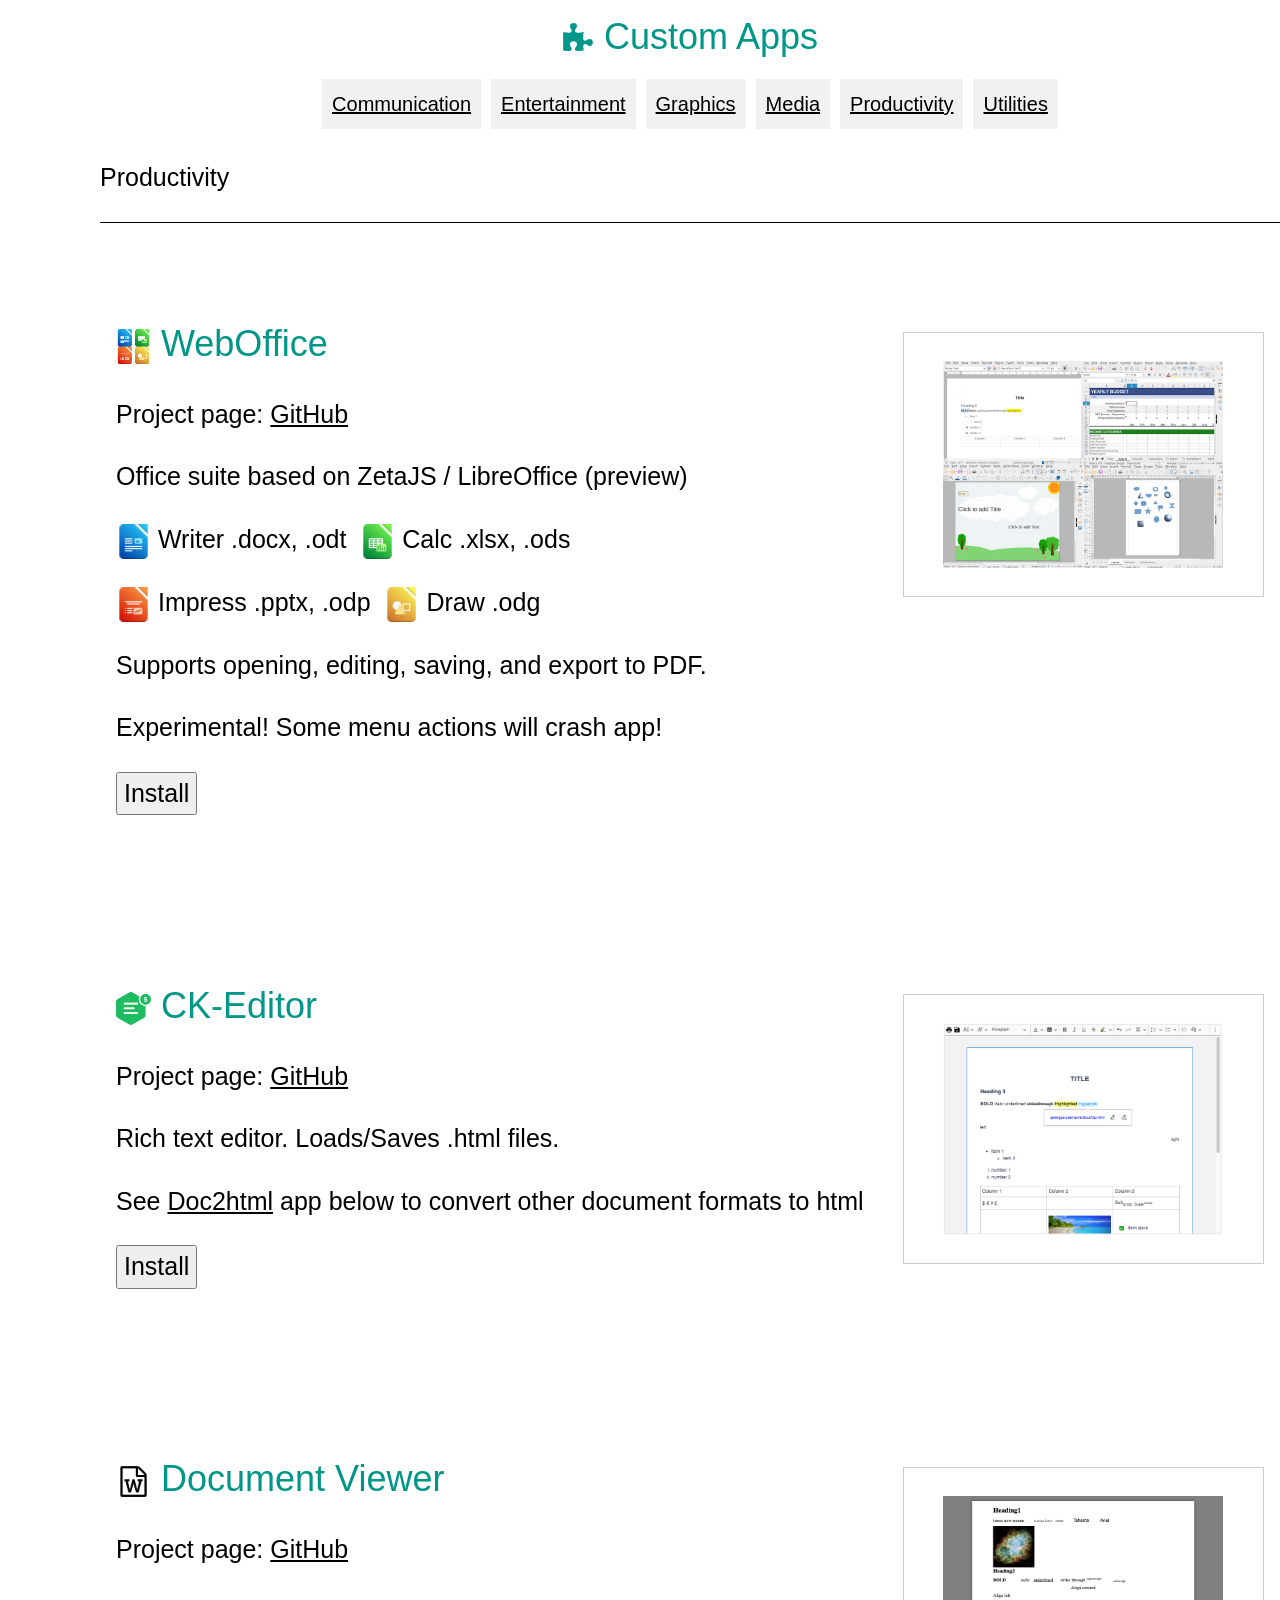
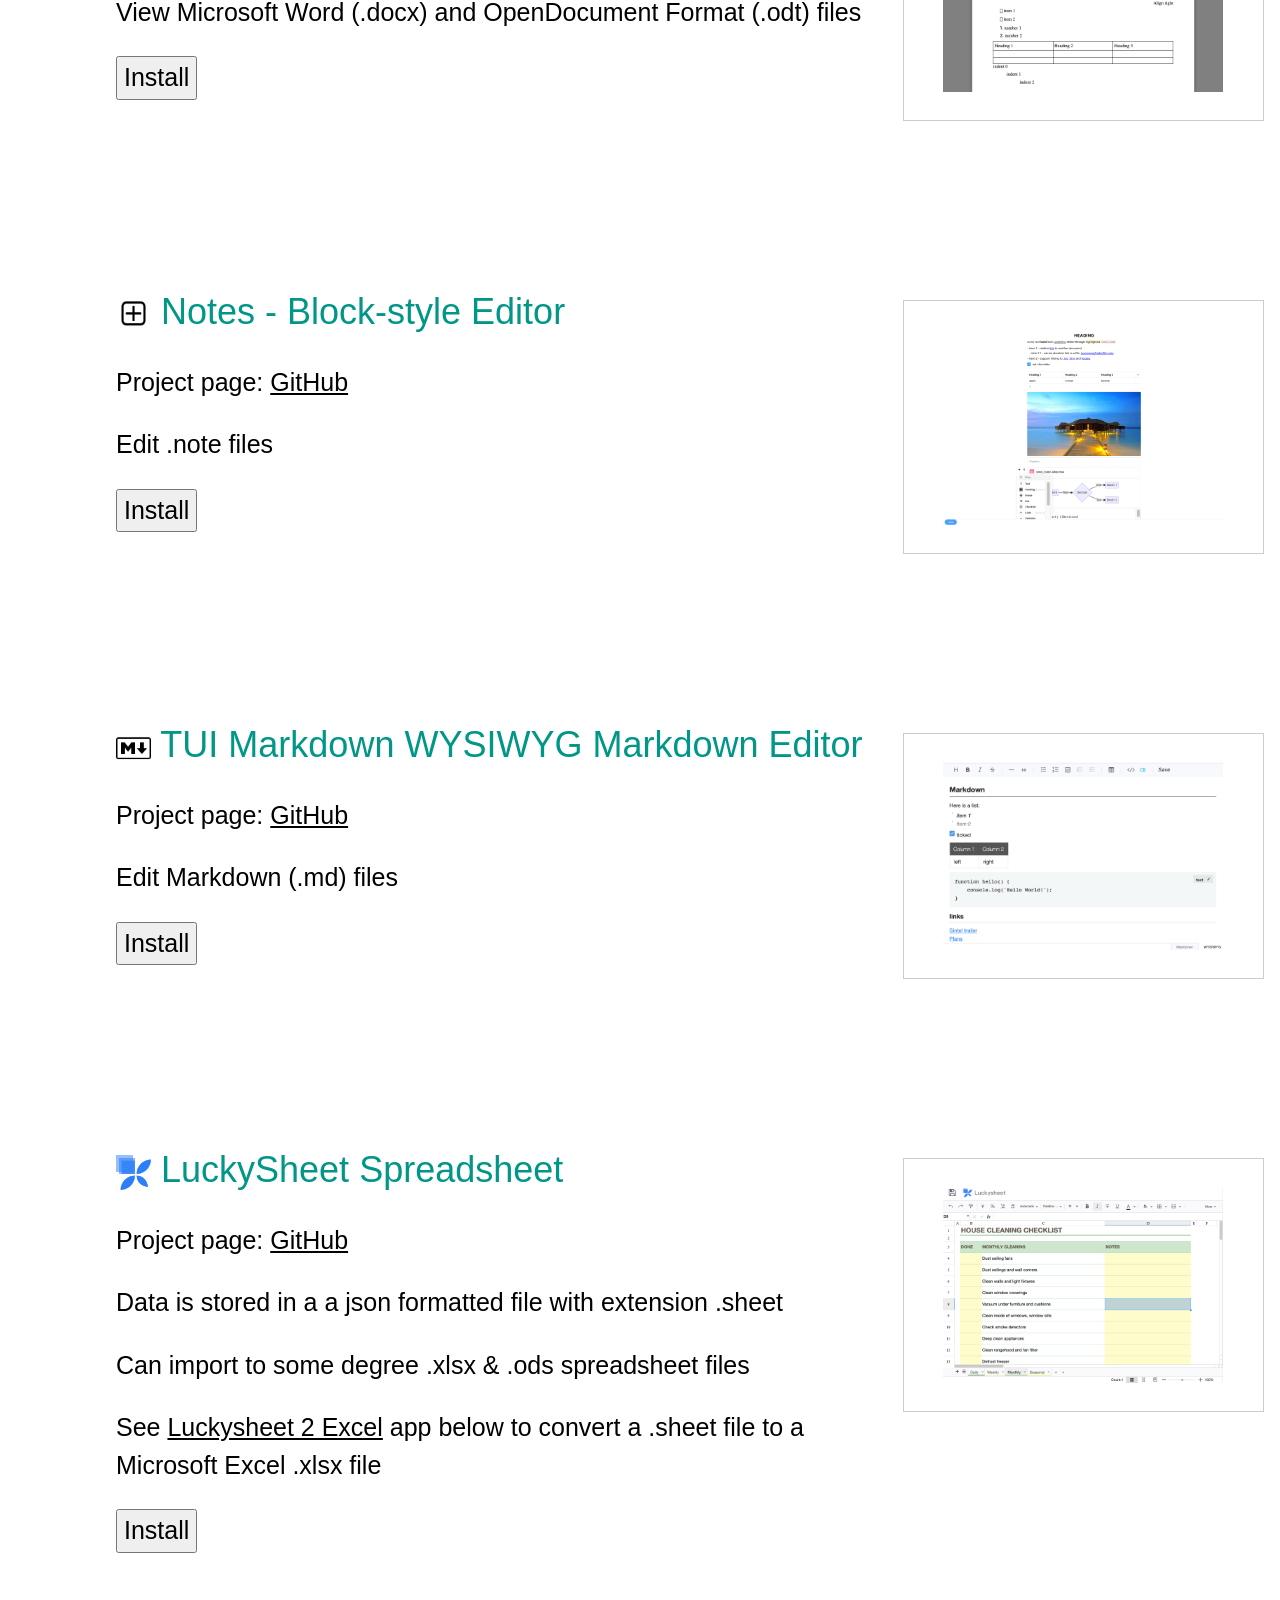
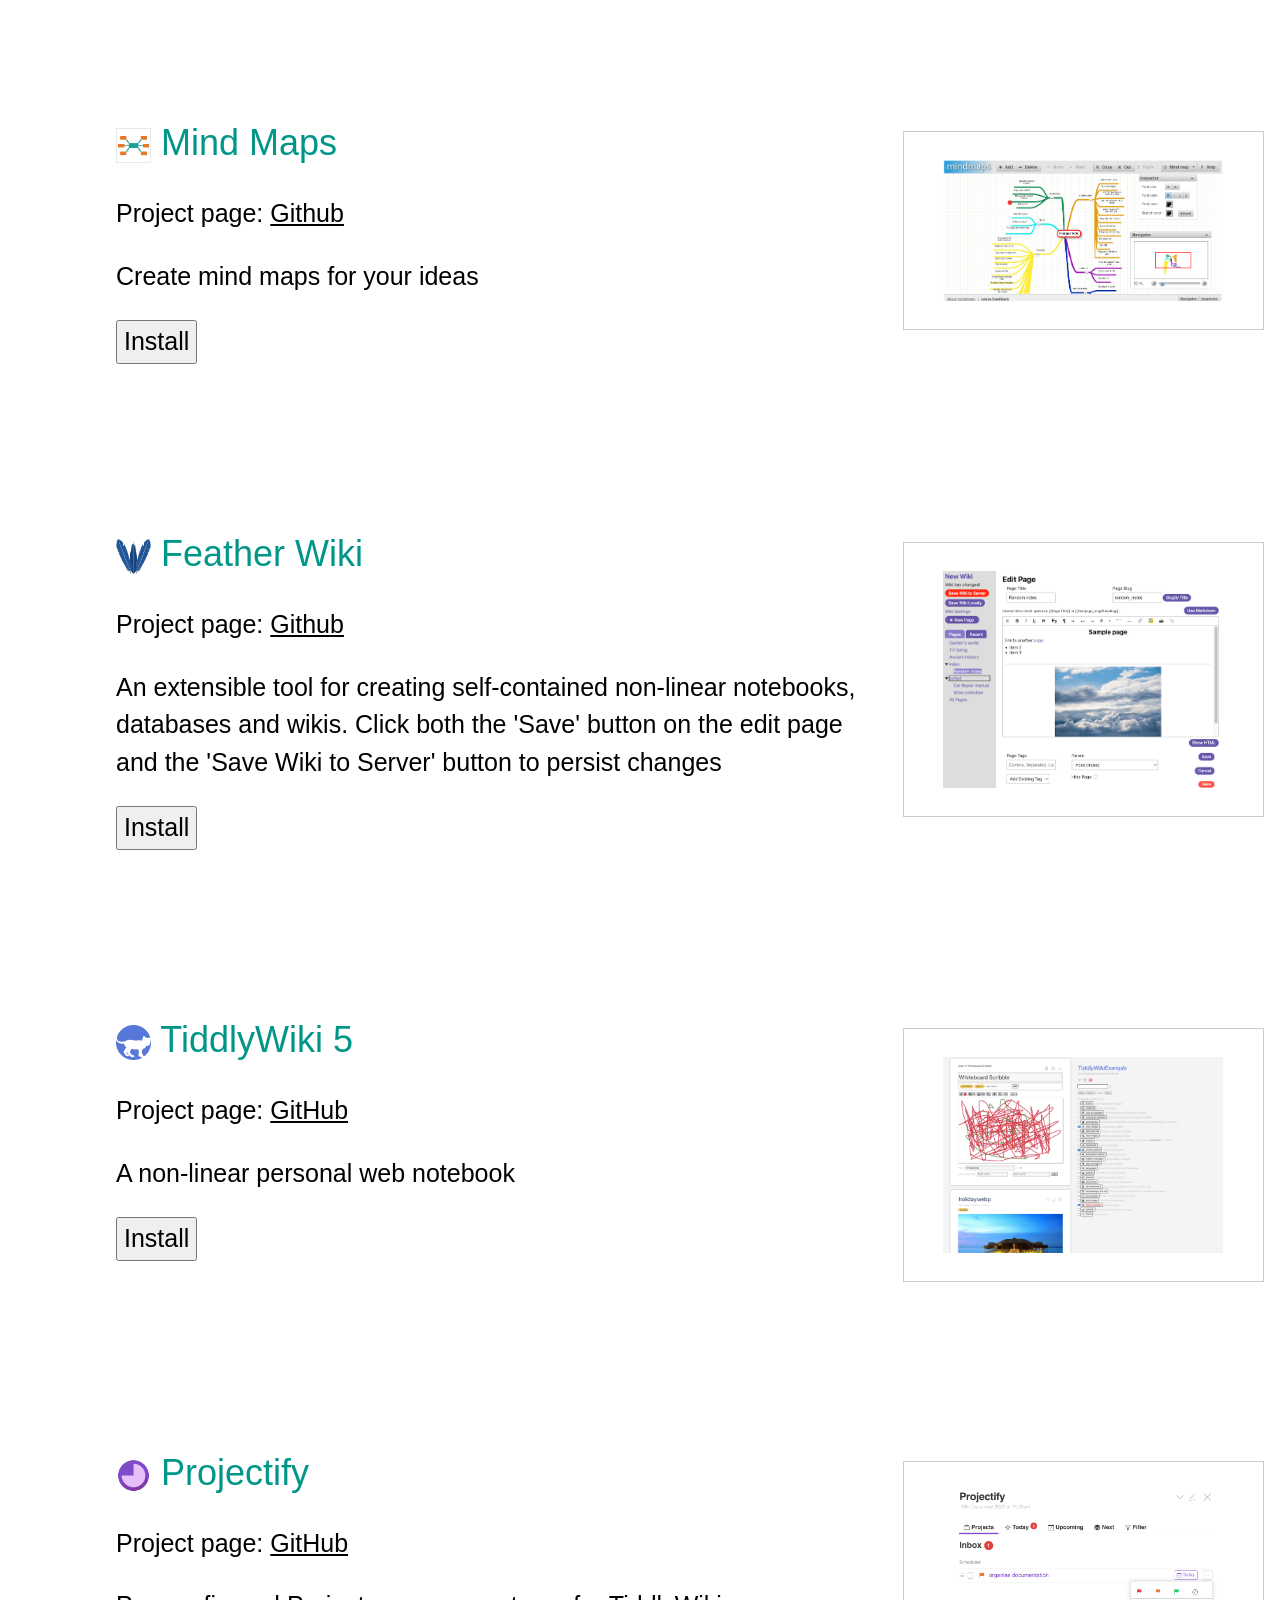
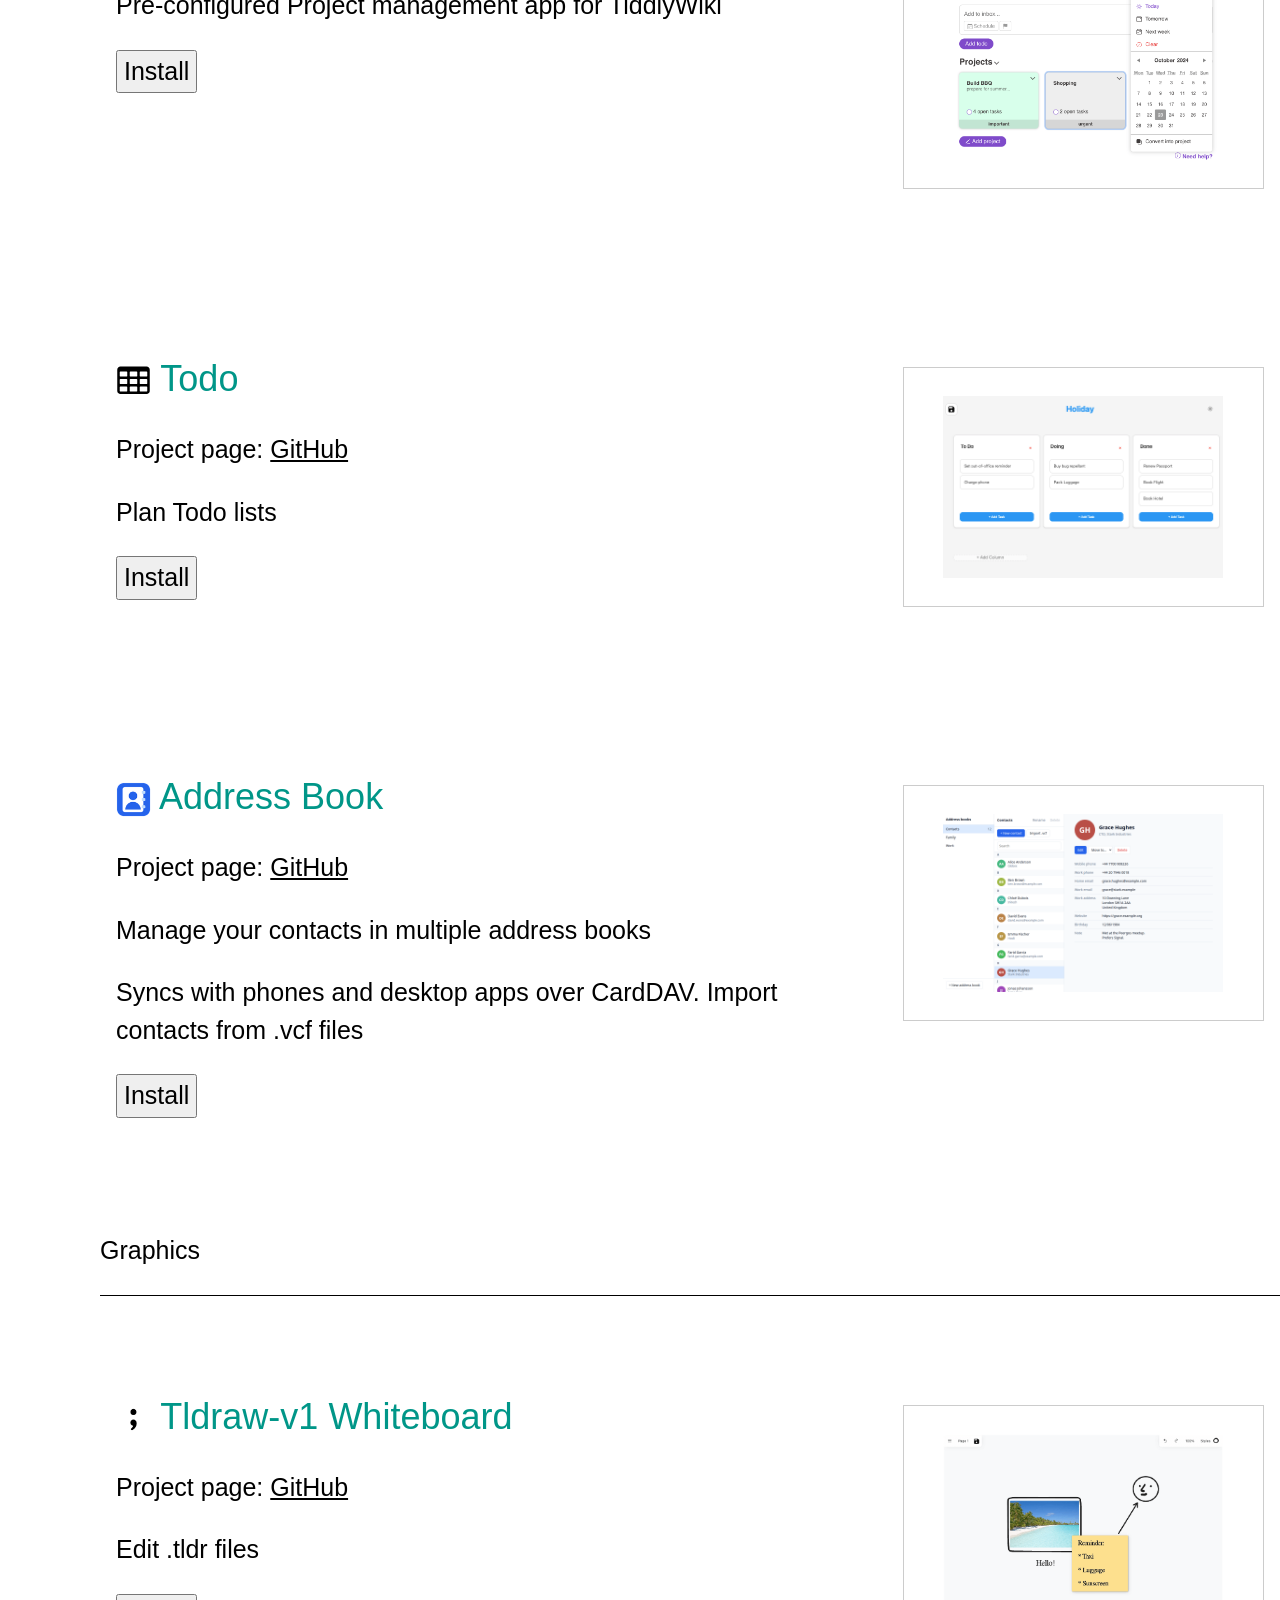
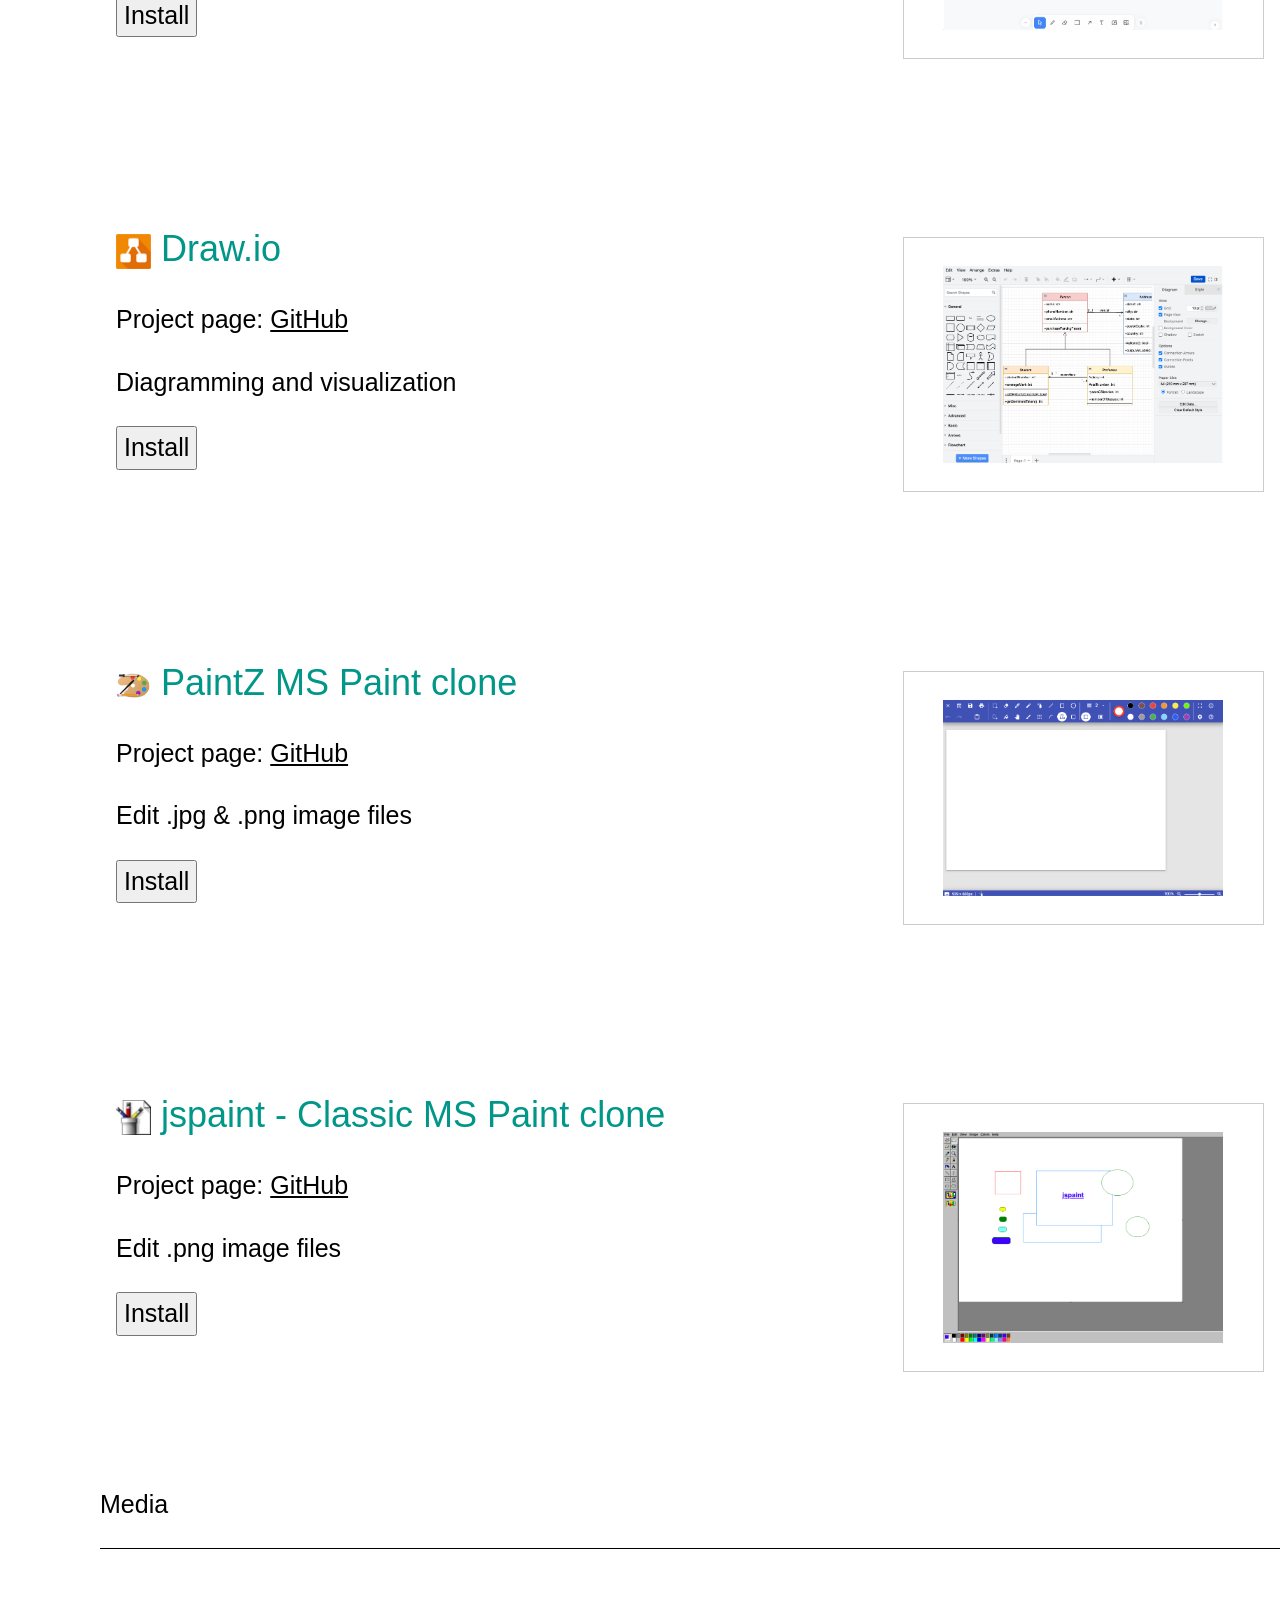
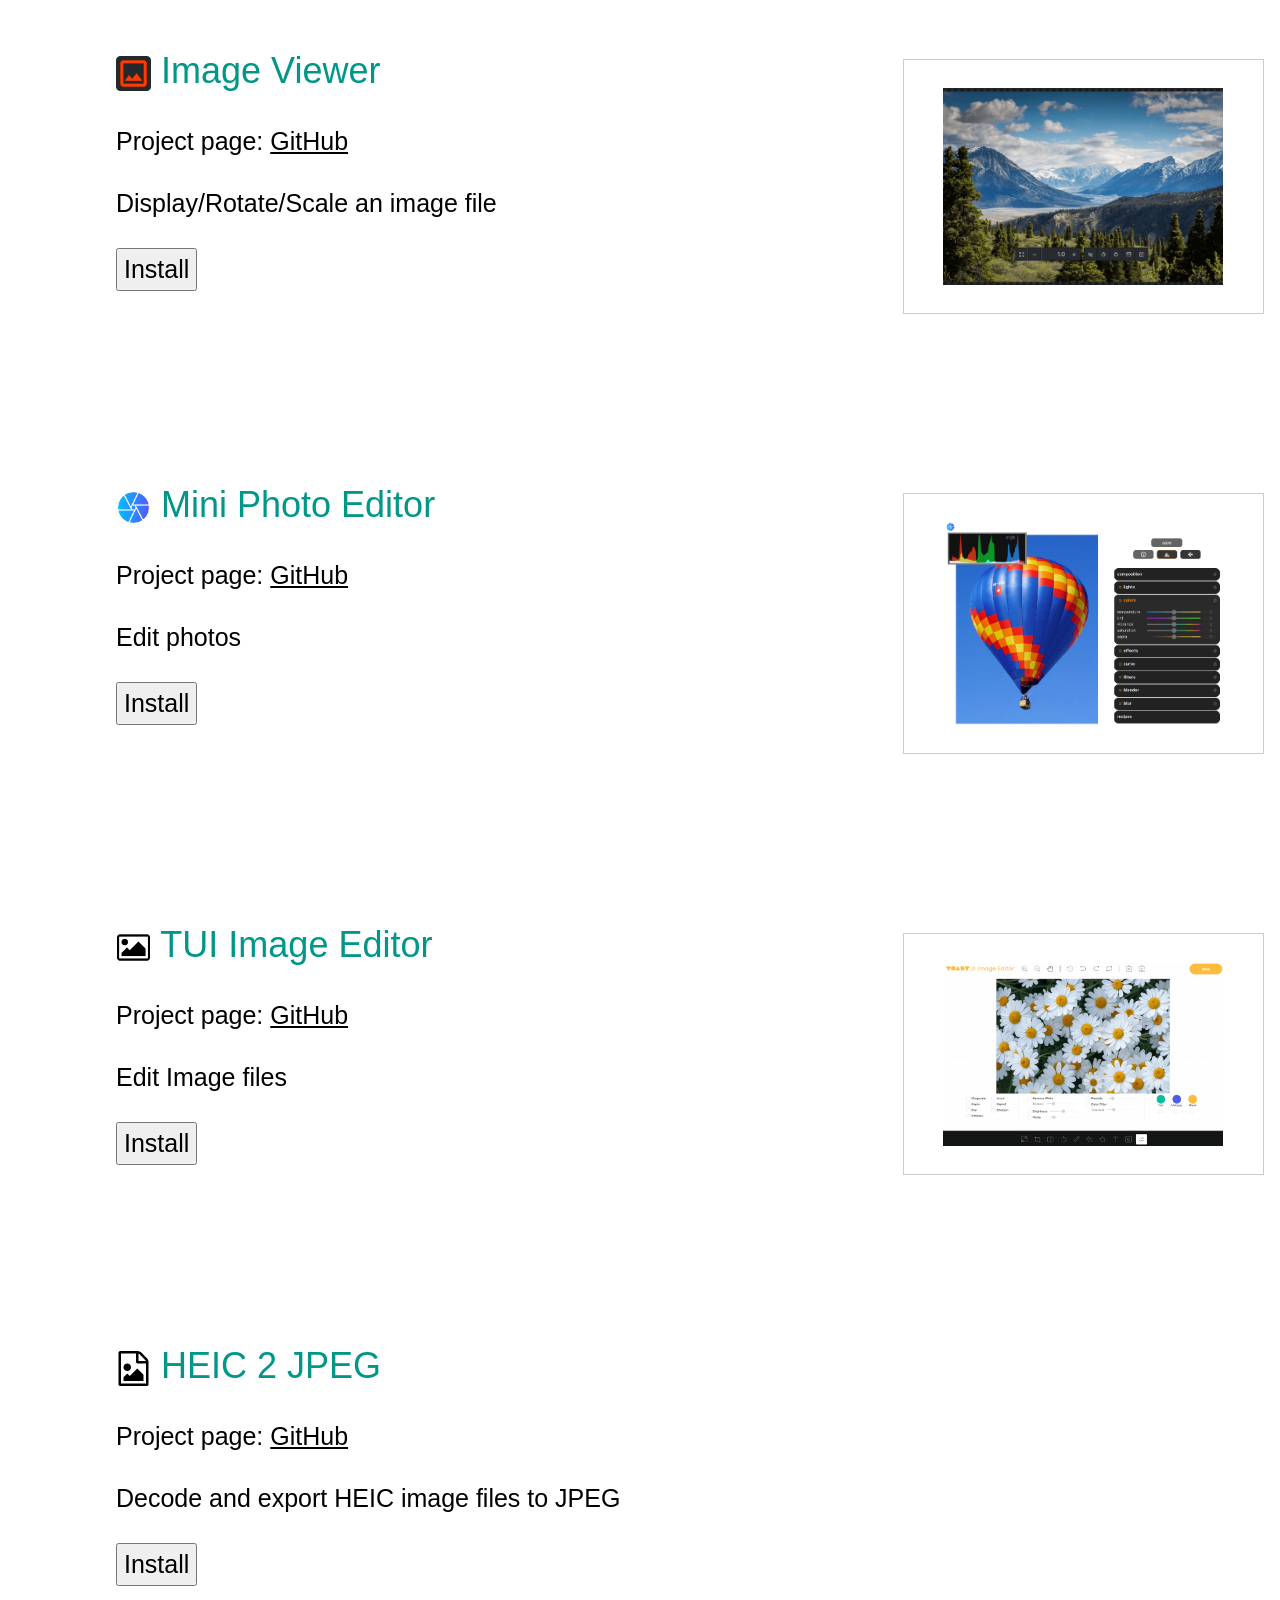
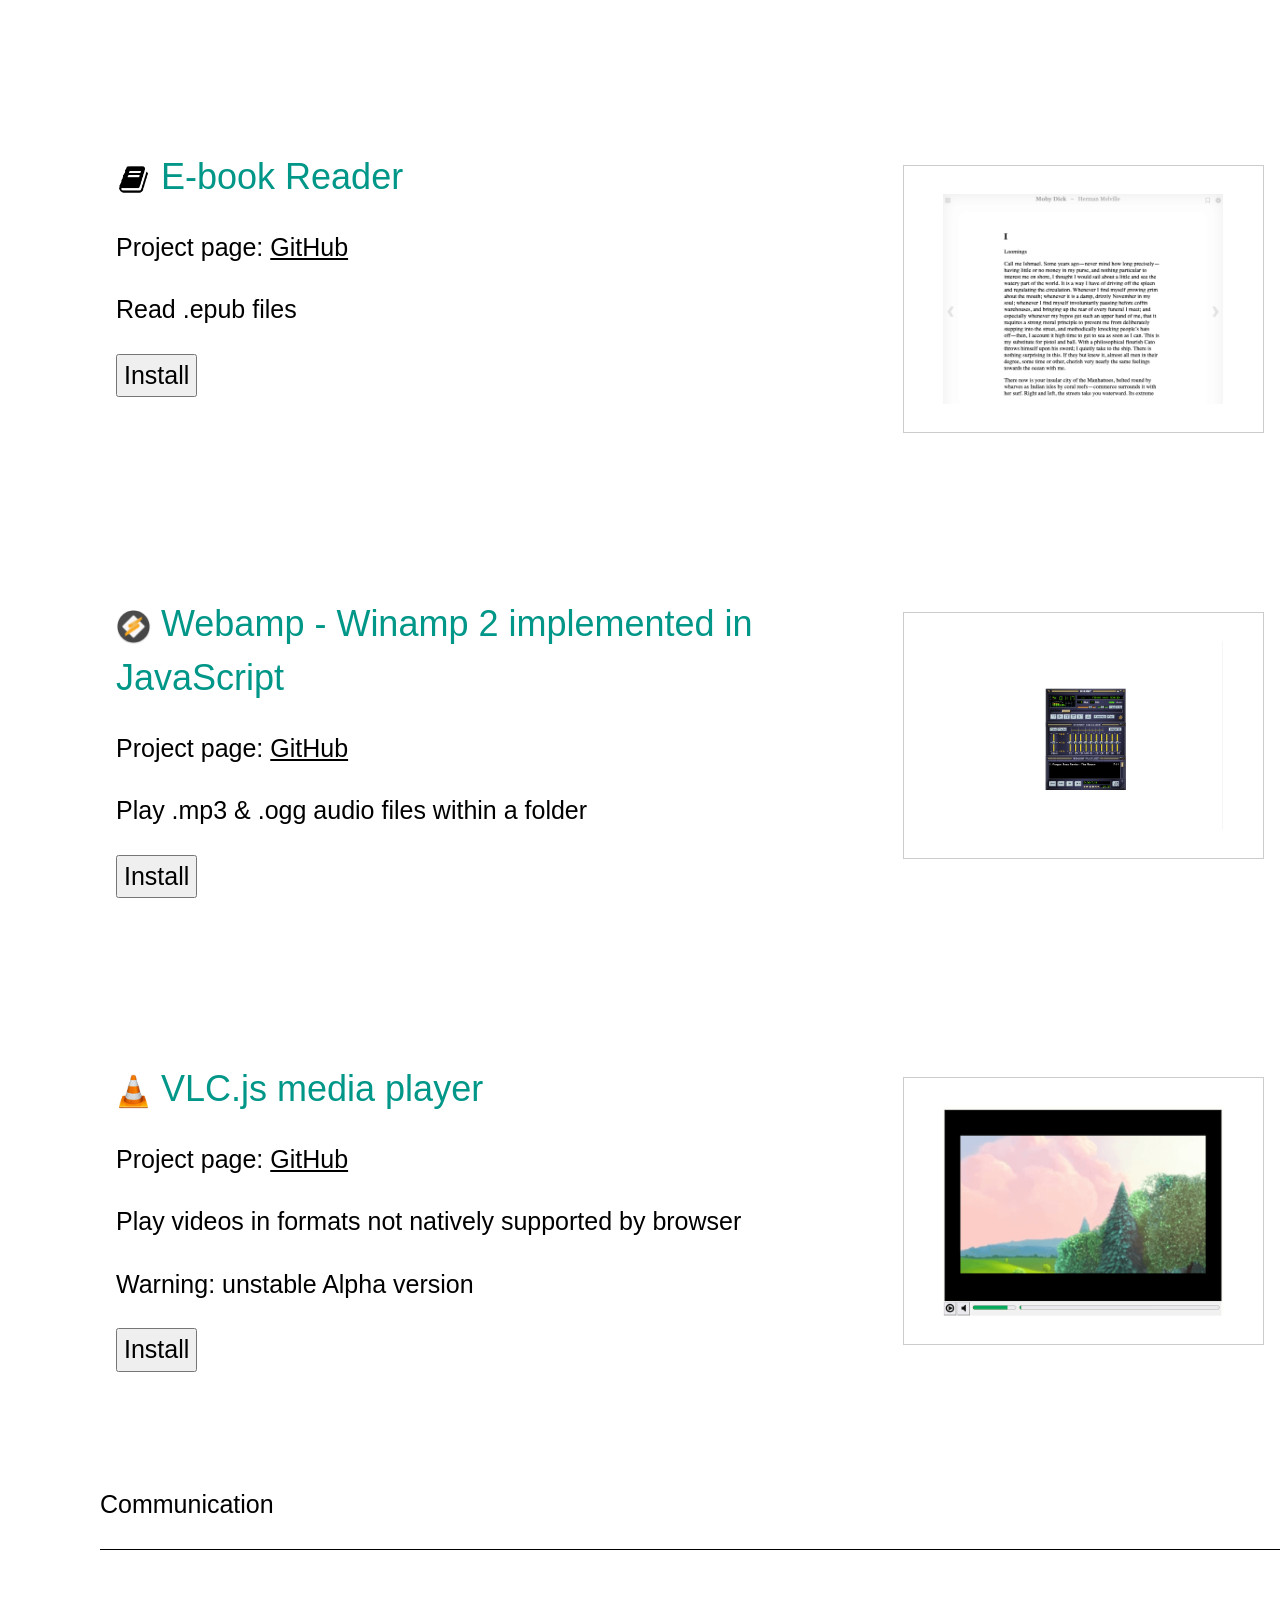
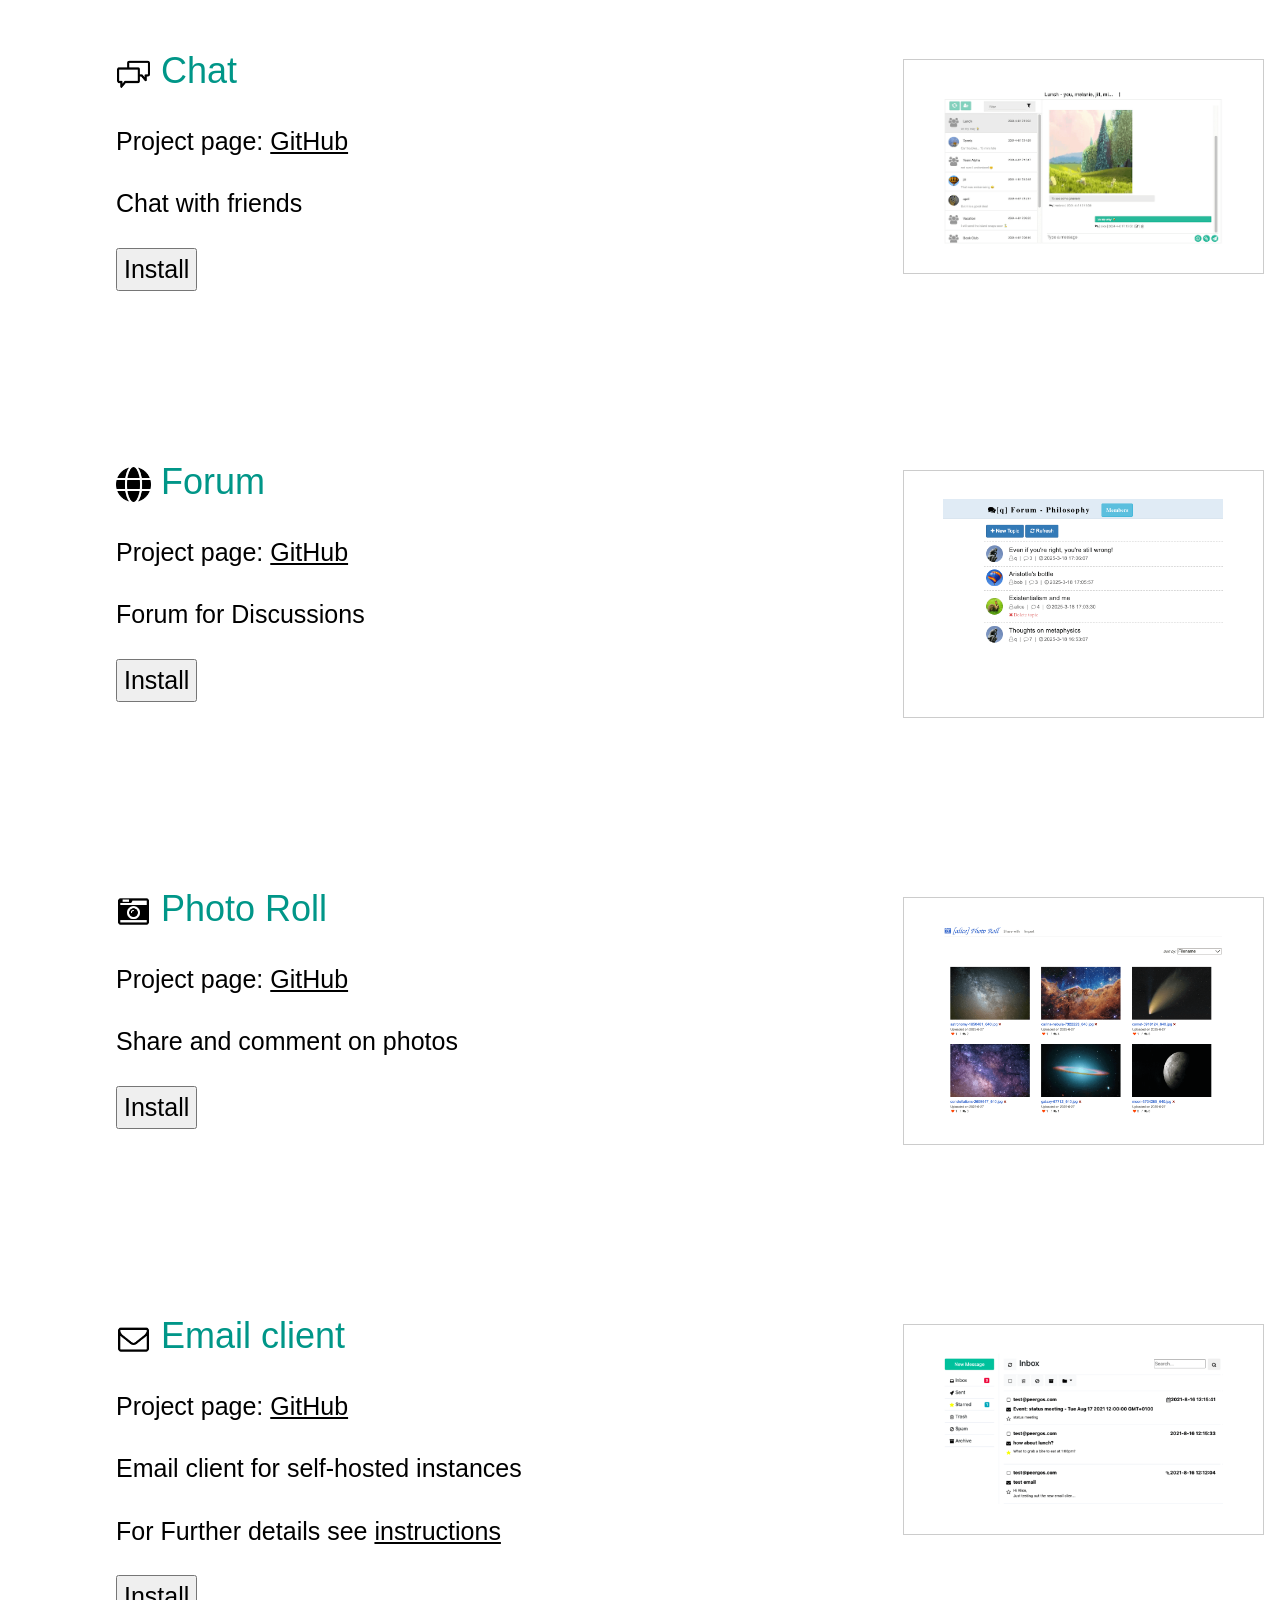
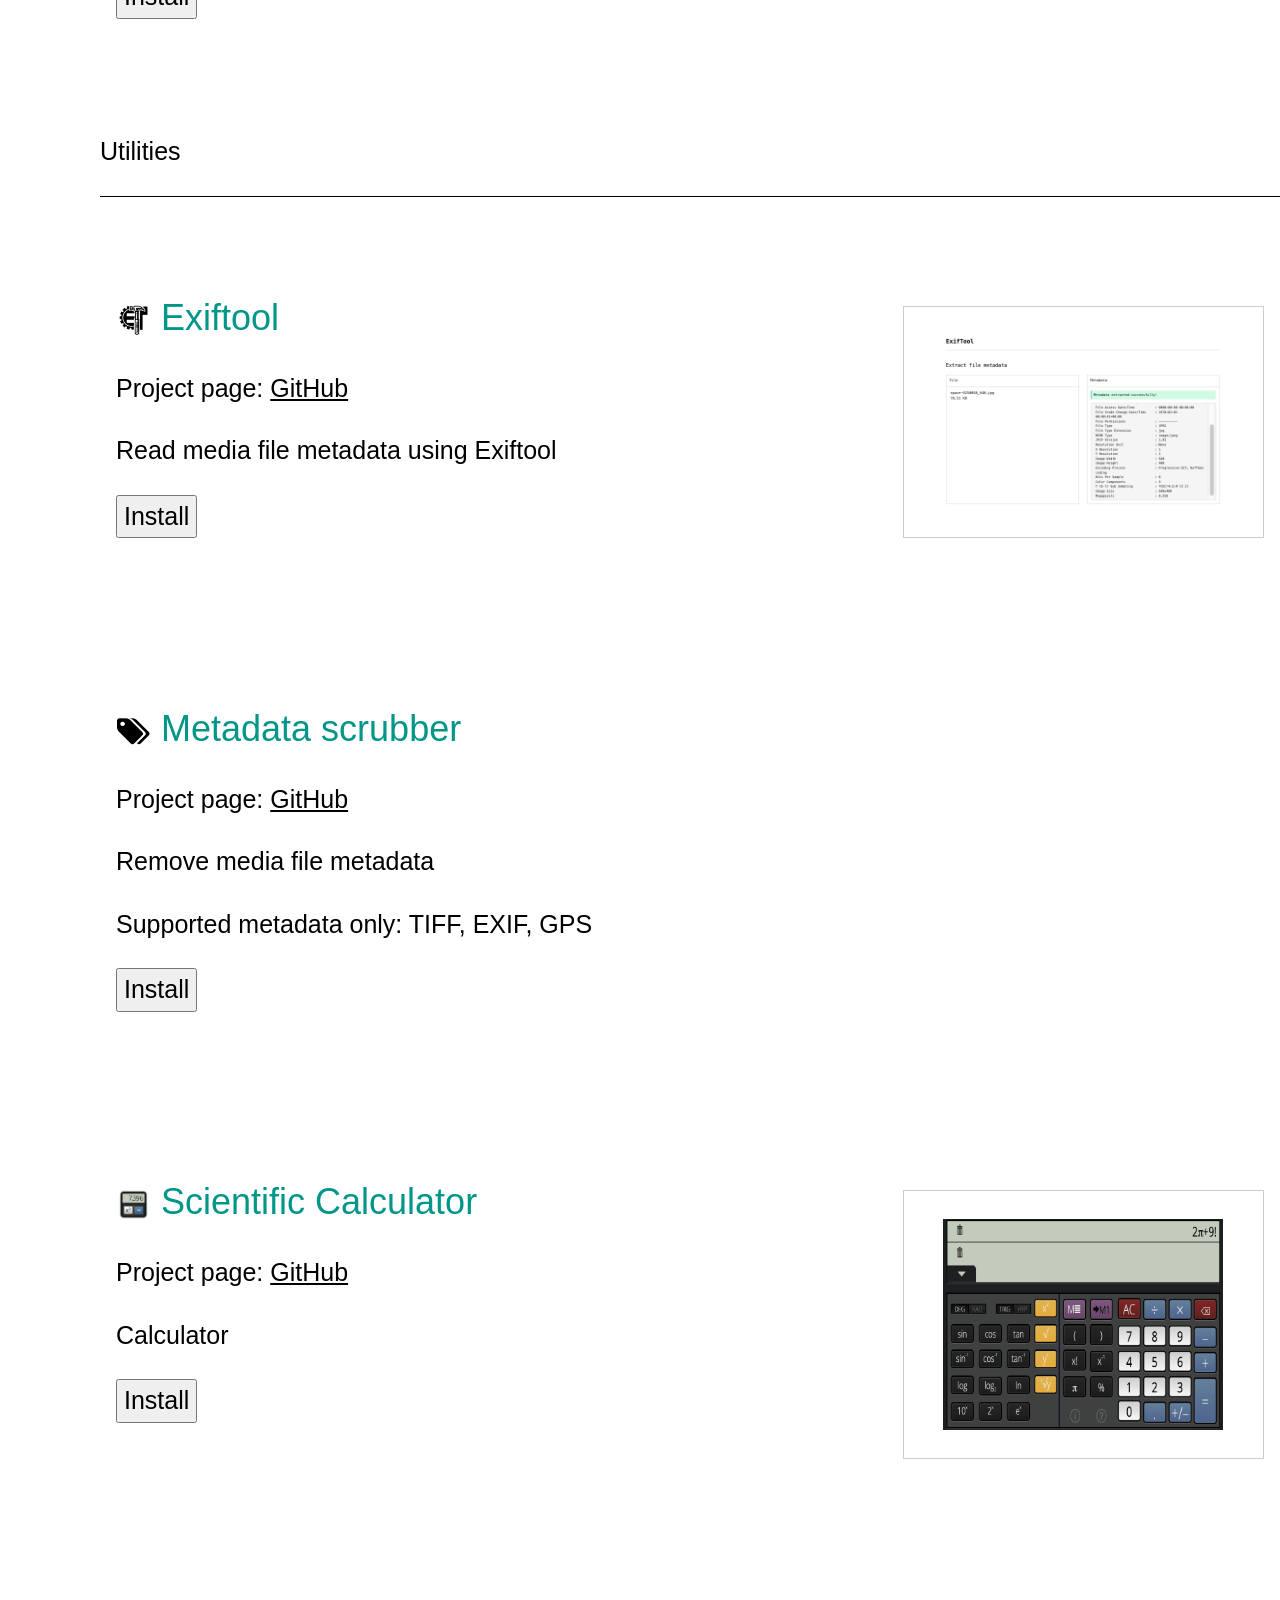
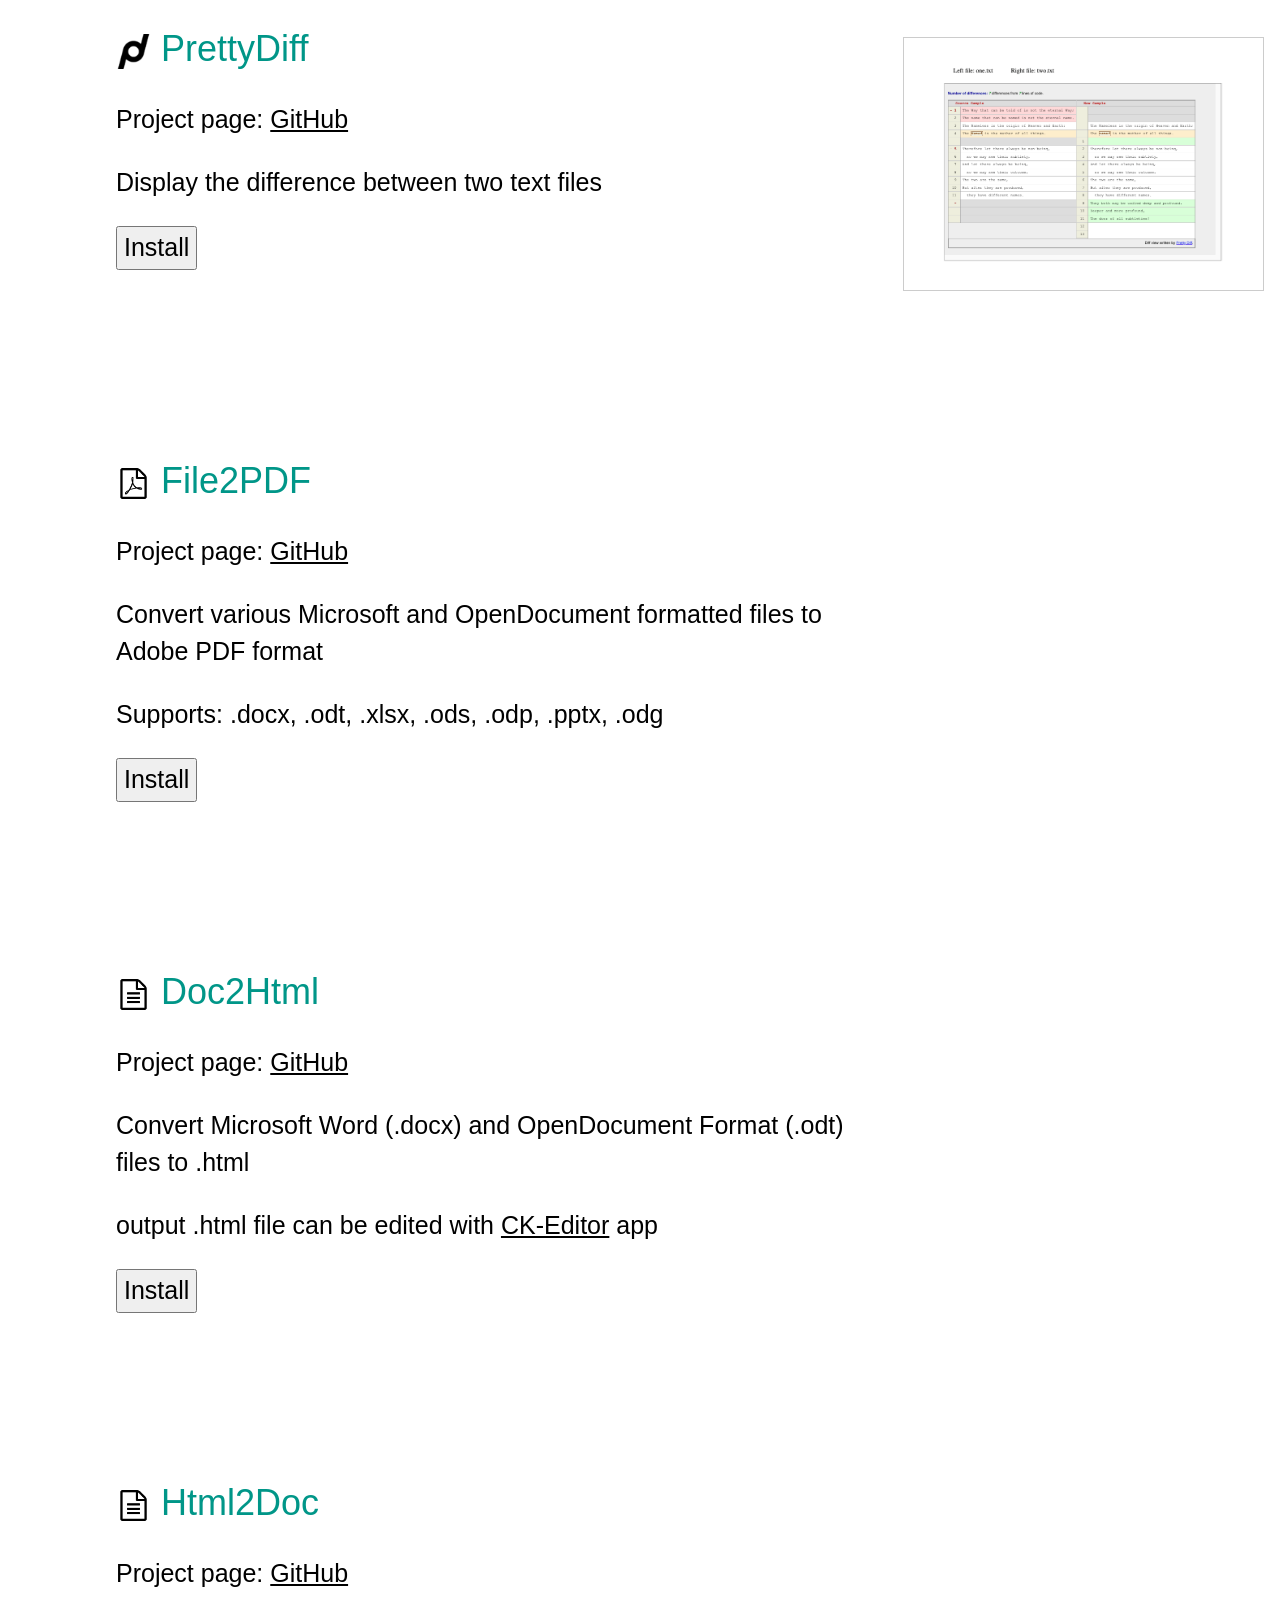
==== commit f7d2fbb9: "Add Address Book to the app list" ====
--- a/index.html
+++ b/index.html
@@ -254,6 +254,23 @@
     </div>
   </div>
 
+  <div id="address-book" class="w3-row w3-padding-64">
+    <div class="w3-twothird w3-container">
+      <h1 class="w3-text-teal"><img class="app-logo" src='[data-uri]'/> Address Book</h1>
+		<p>Project page: <a class="url-link" href="https://github.com/Peergos/example-apps#address-book" target="_blank" rel="noopener noreferrer">GitHub</a></p>
+		<p>Manage your contacts in multiple address books</p>
+		<p>Syncs with phones and desktop apps over CardDAV. Import contacts from .vcf files</p>
+		<p><button onclick="install('address-book');">Install</button></p>
+    </div>
+    <div class="w3-third w3-container">
+      <p class="w3-border w3-padding-16 w3-center">
+    	<button class="w3-button w3-white w3-padding-large w3-large w3-opacity w3-hover-opacity-off" onclick="showScreenshot('./screenshots/address-book.png');">
+	      	<img src="./screenshots/address-book.png" style="width:90%" >
+    	</button>
+      </p>
+    </div>
+  </div>
+
 <p id="category-graphics">Graphics</p>
 <hr class="solid">
 
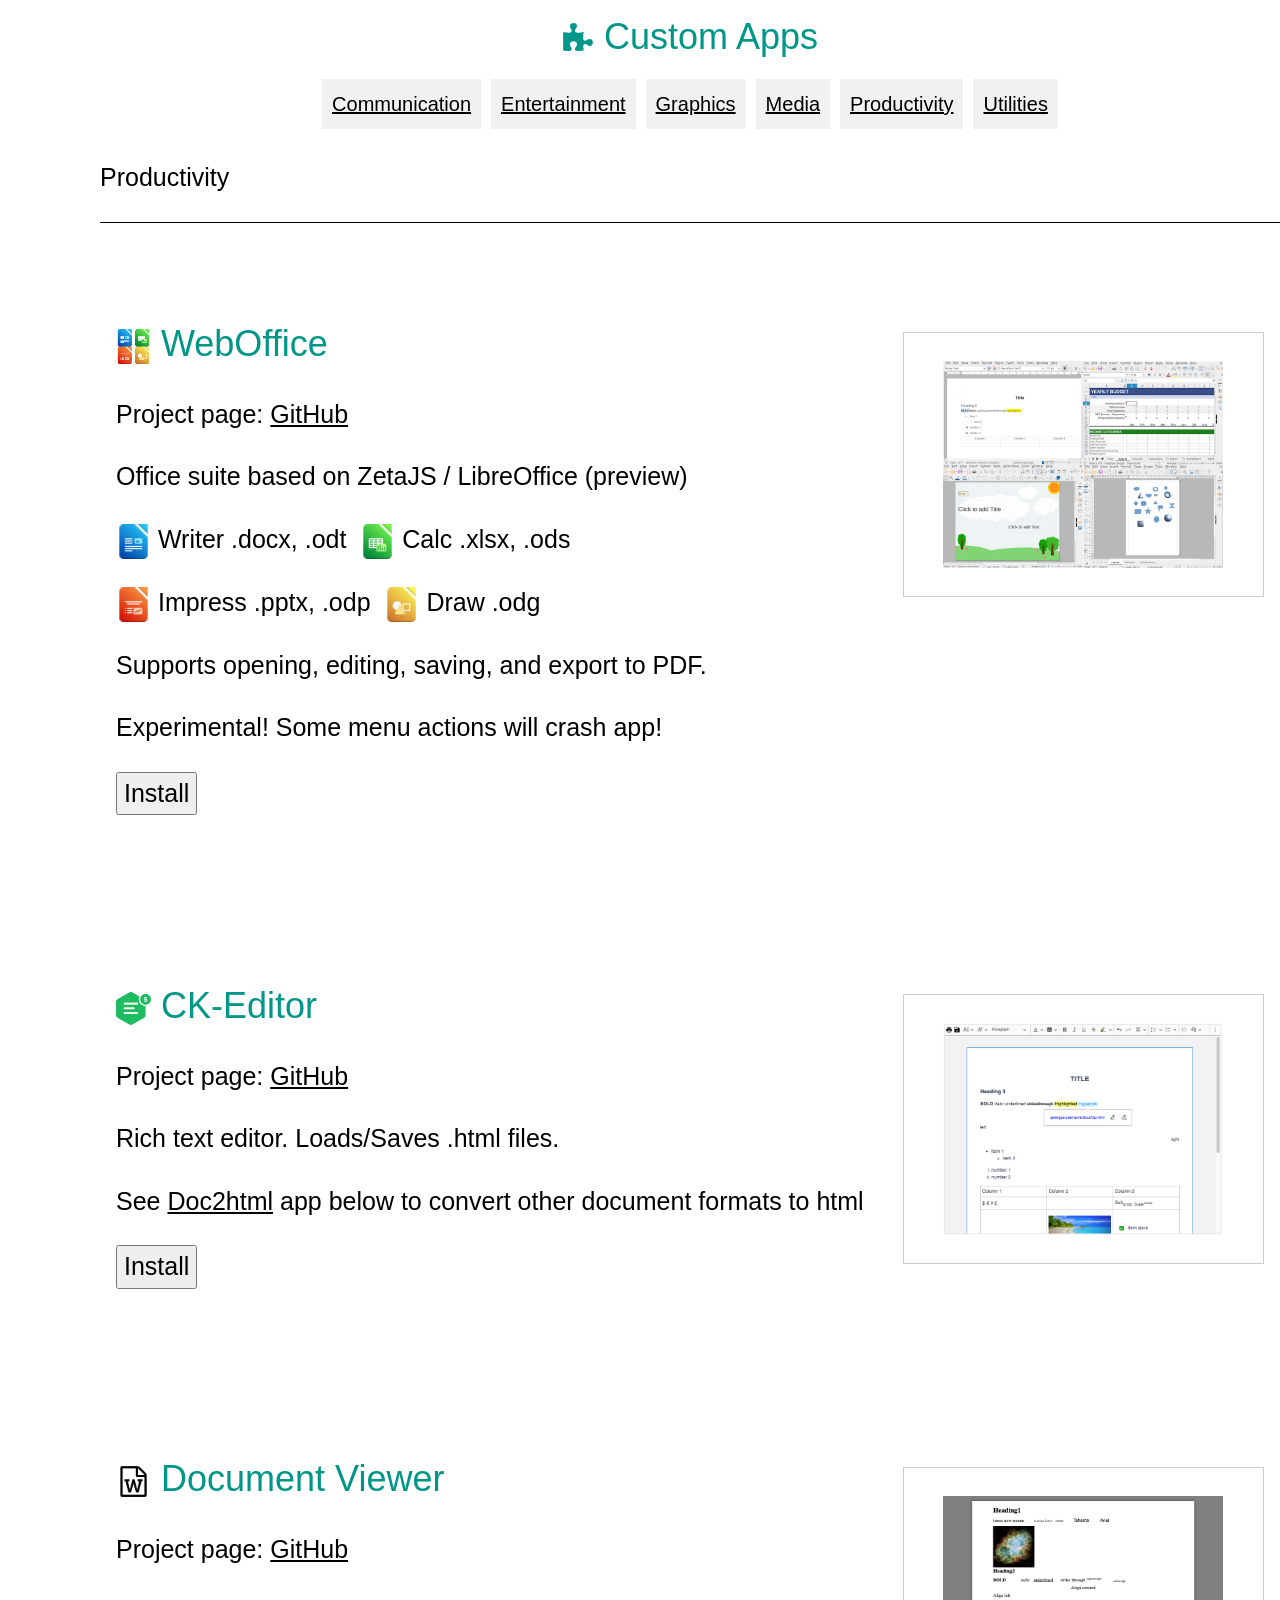
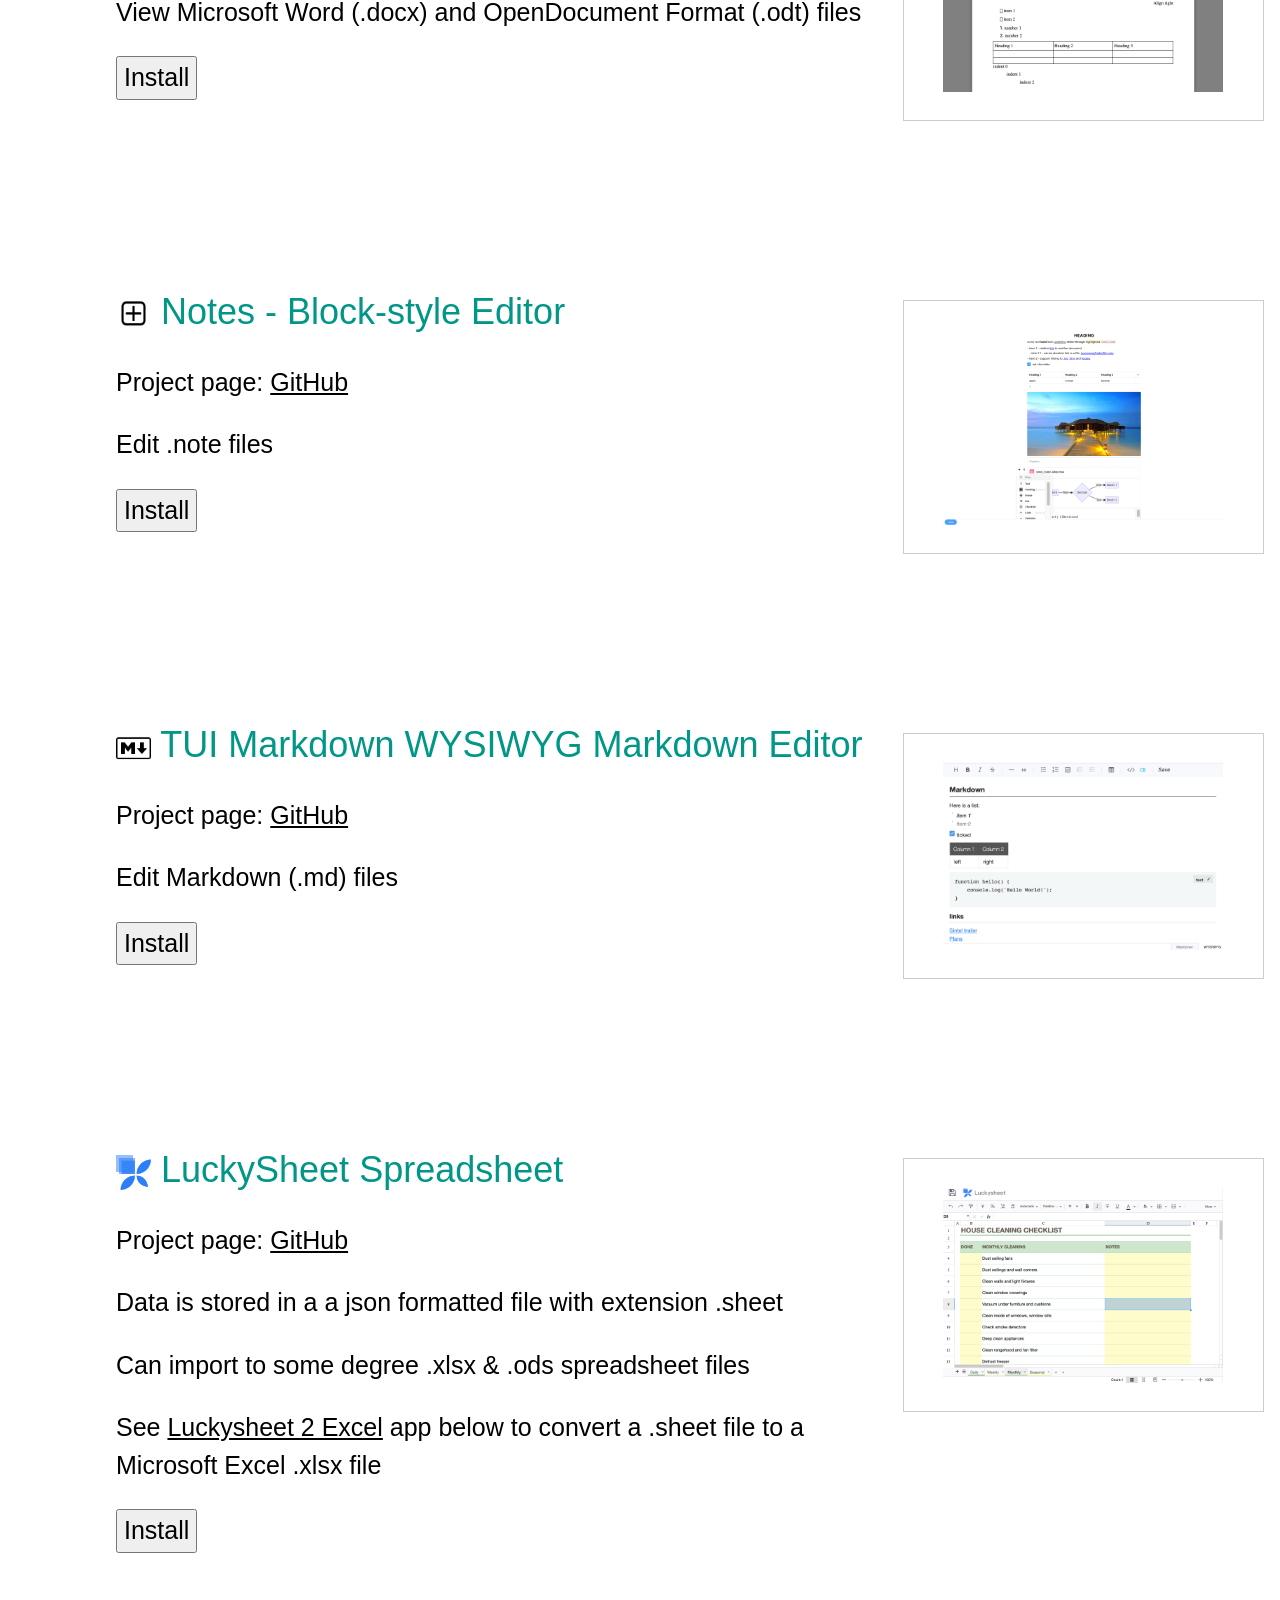
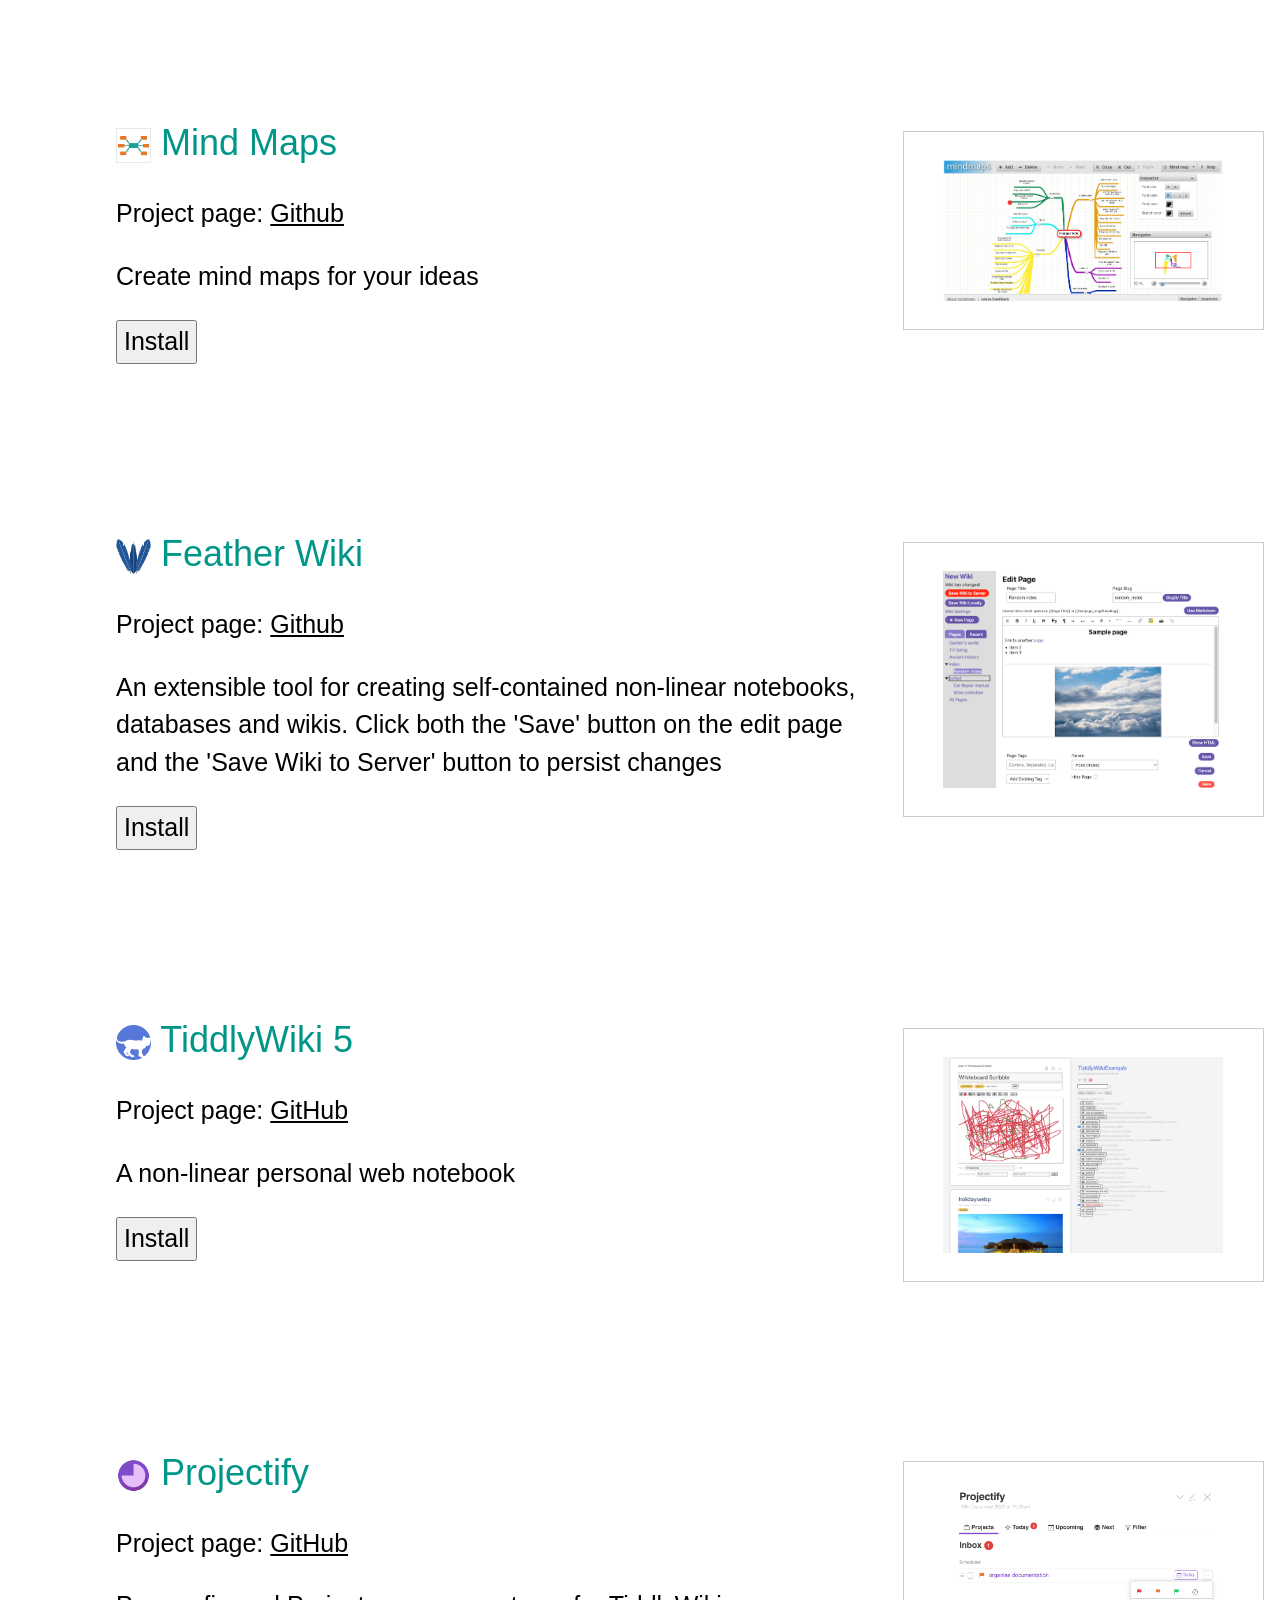
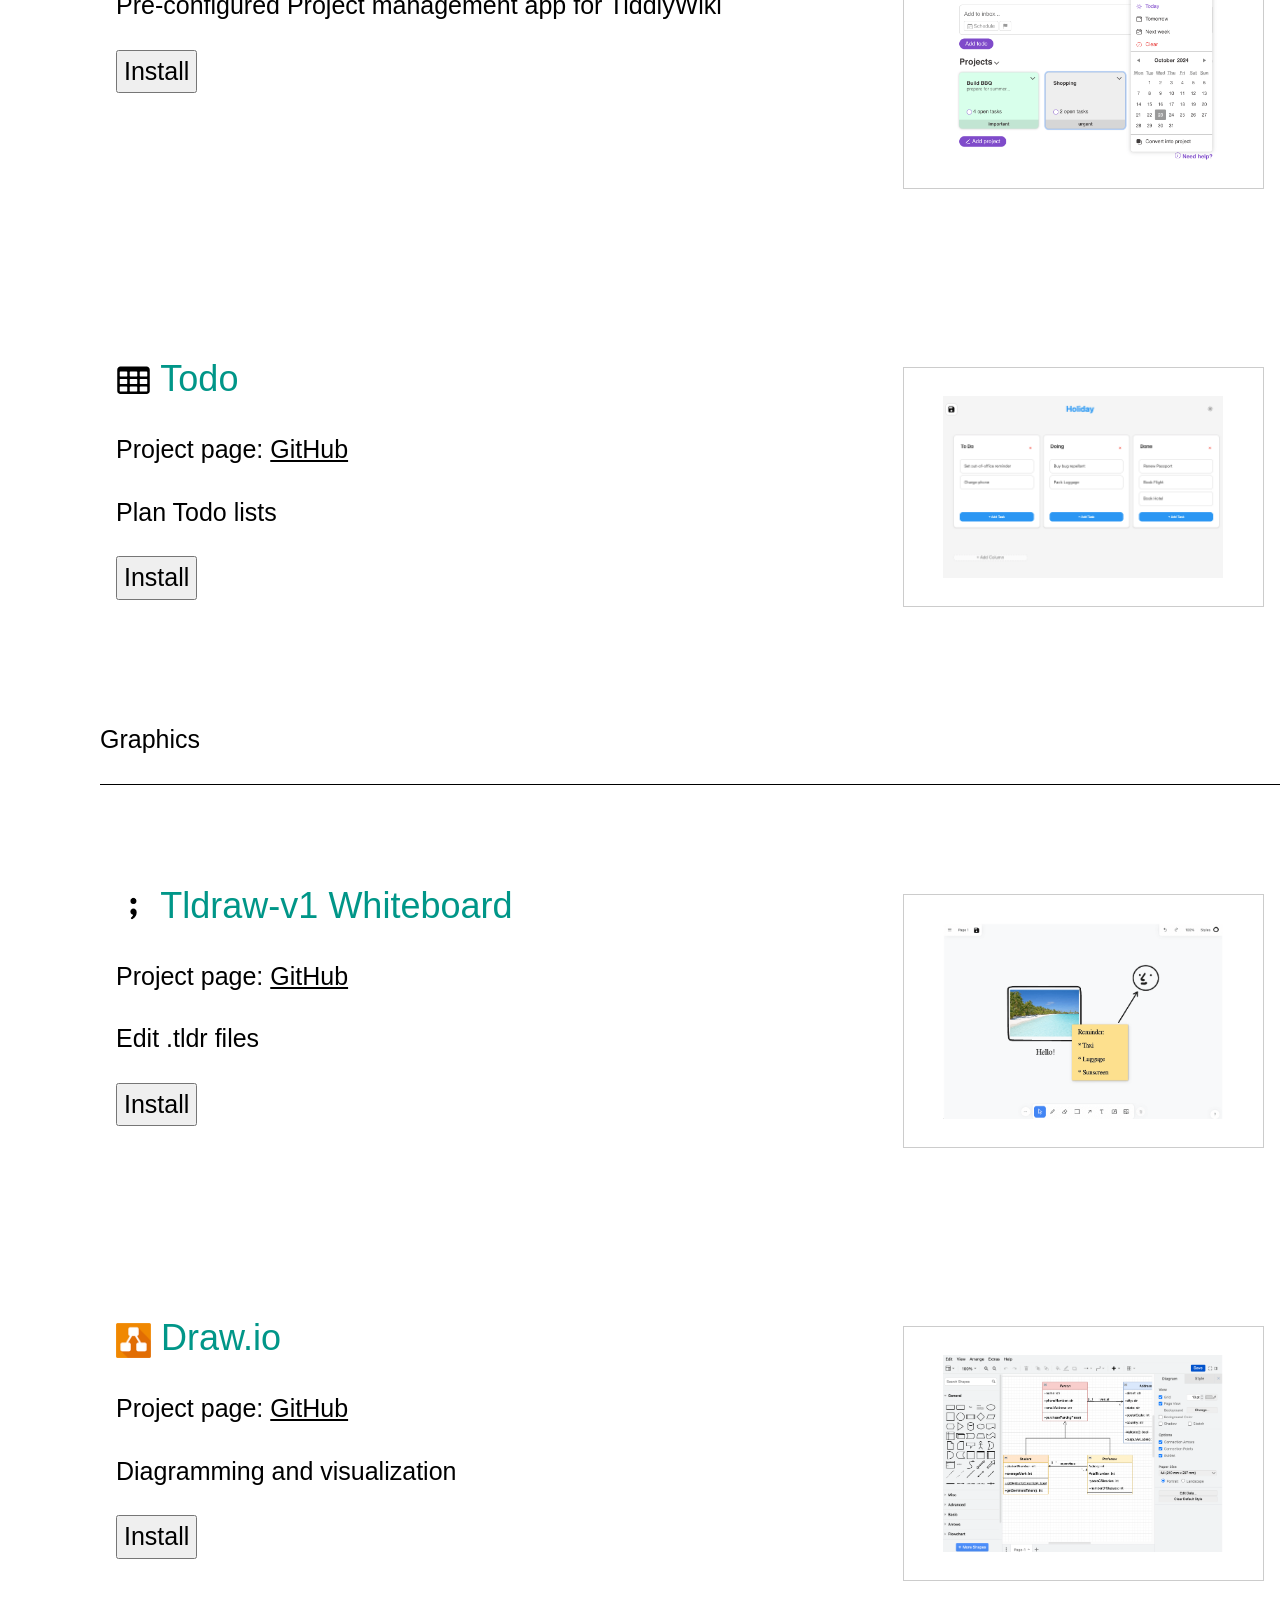
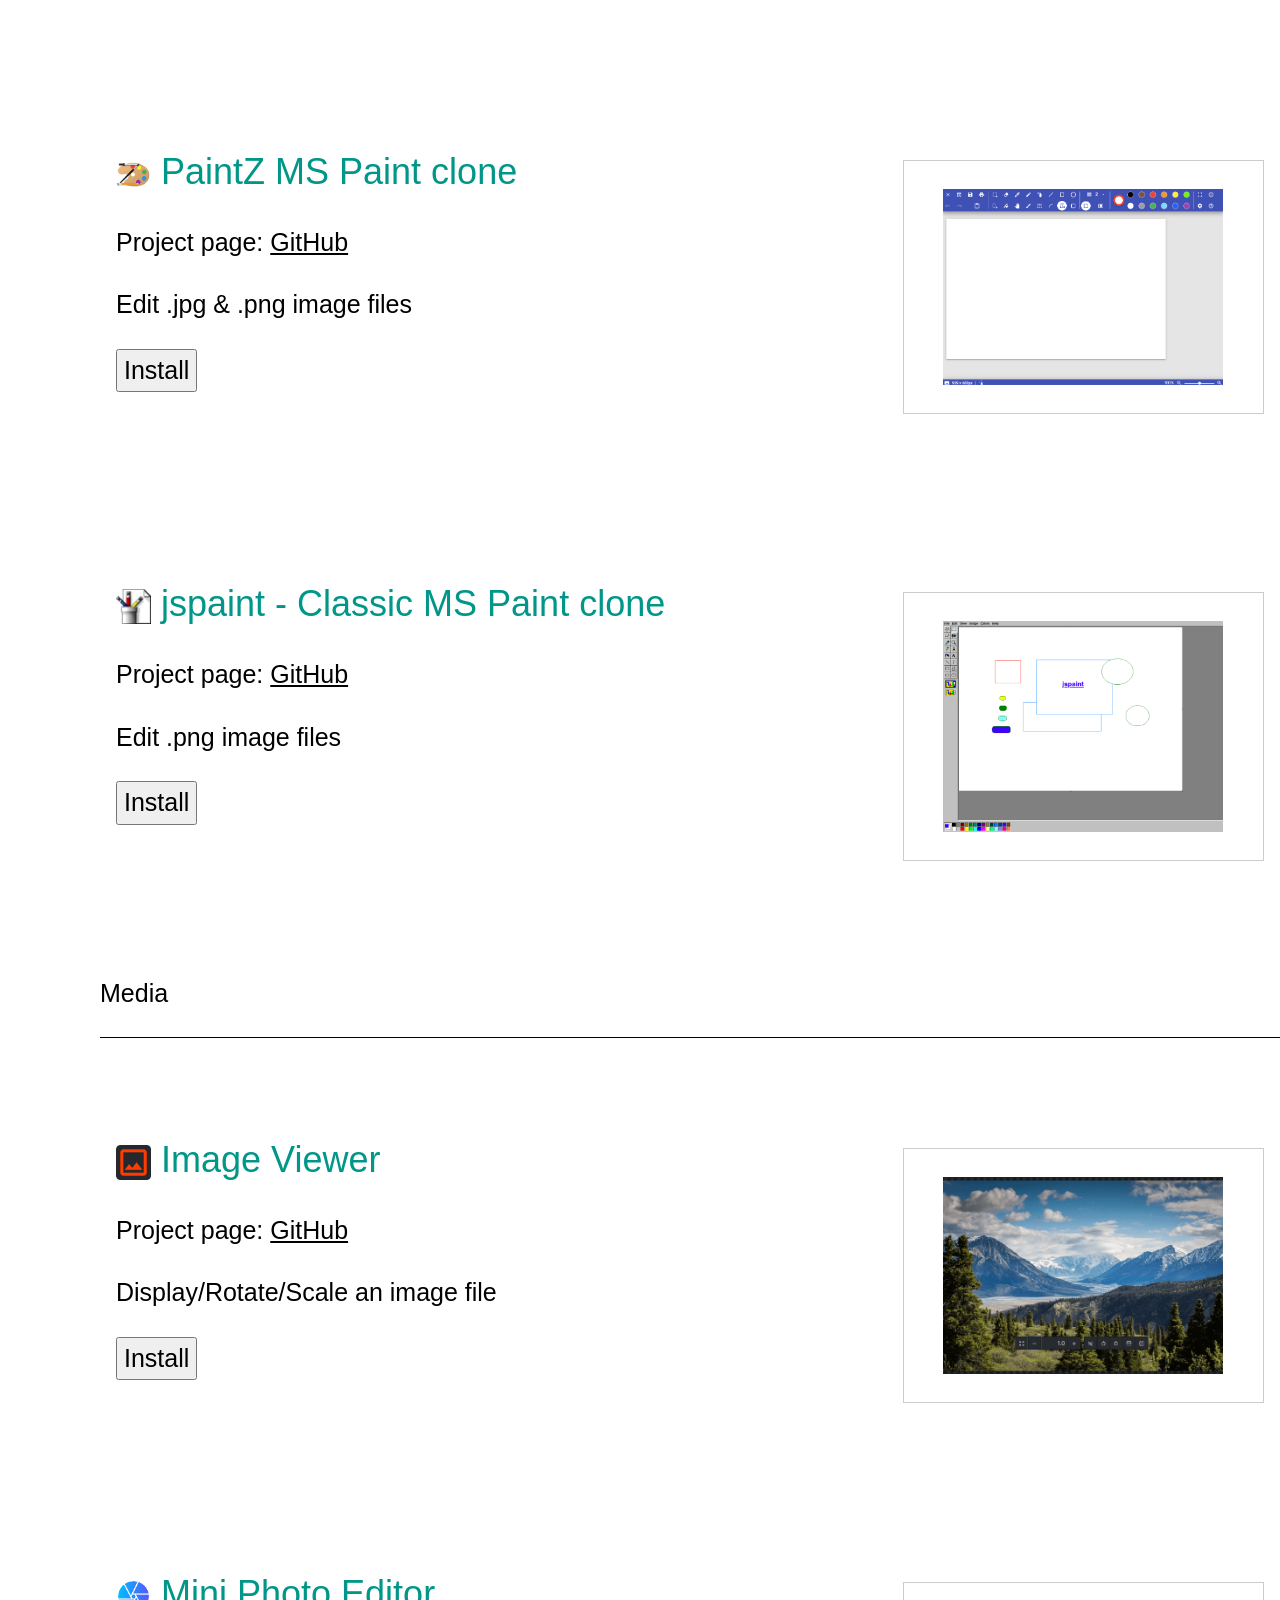
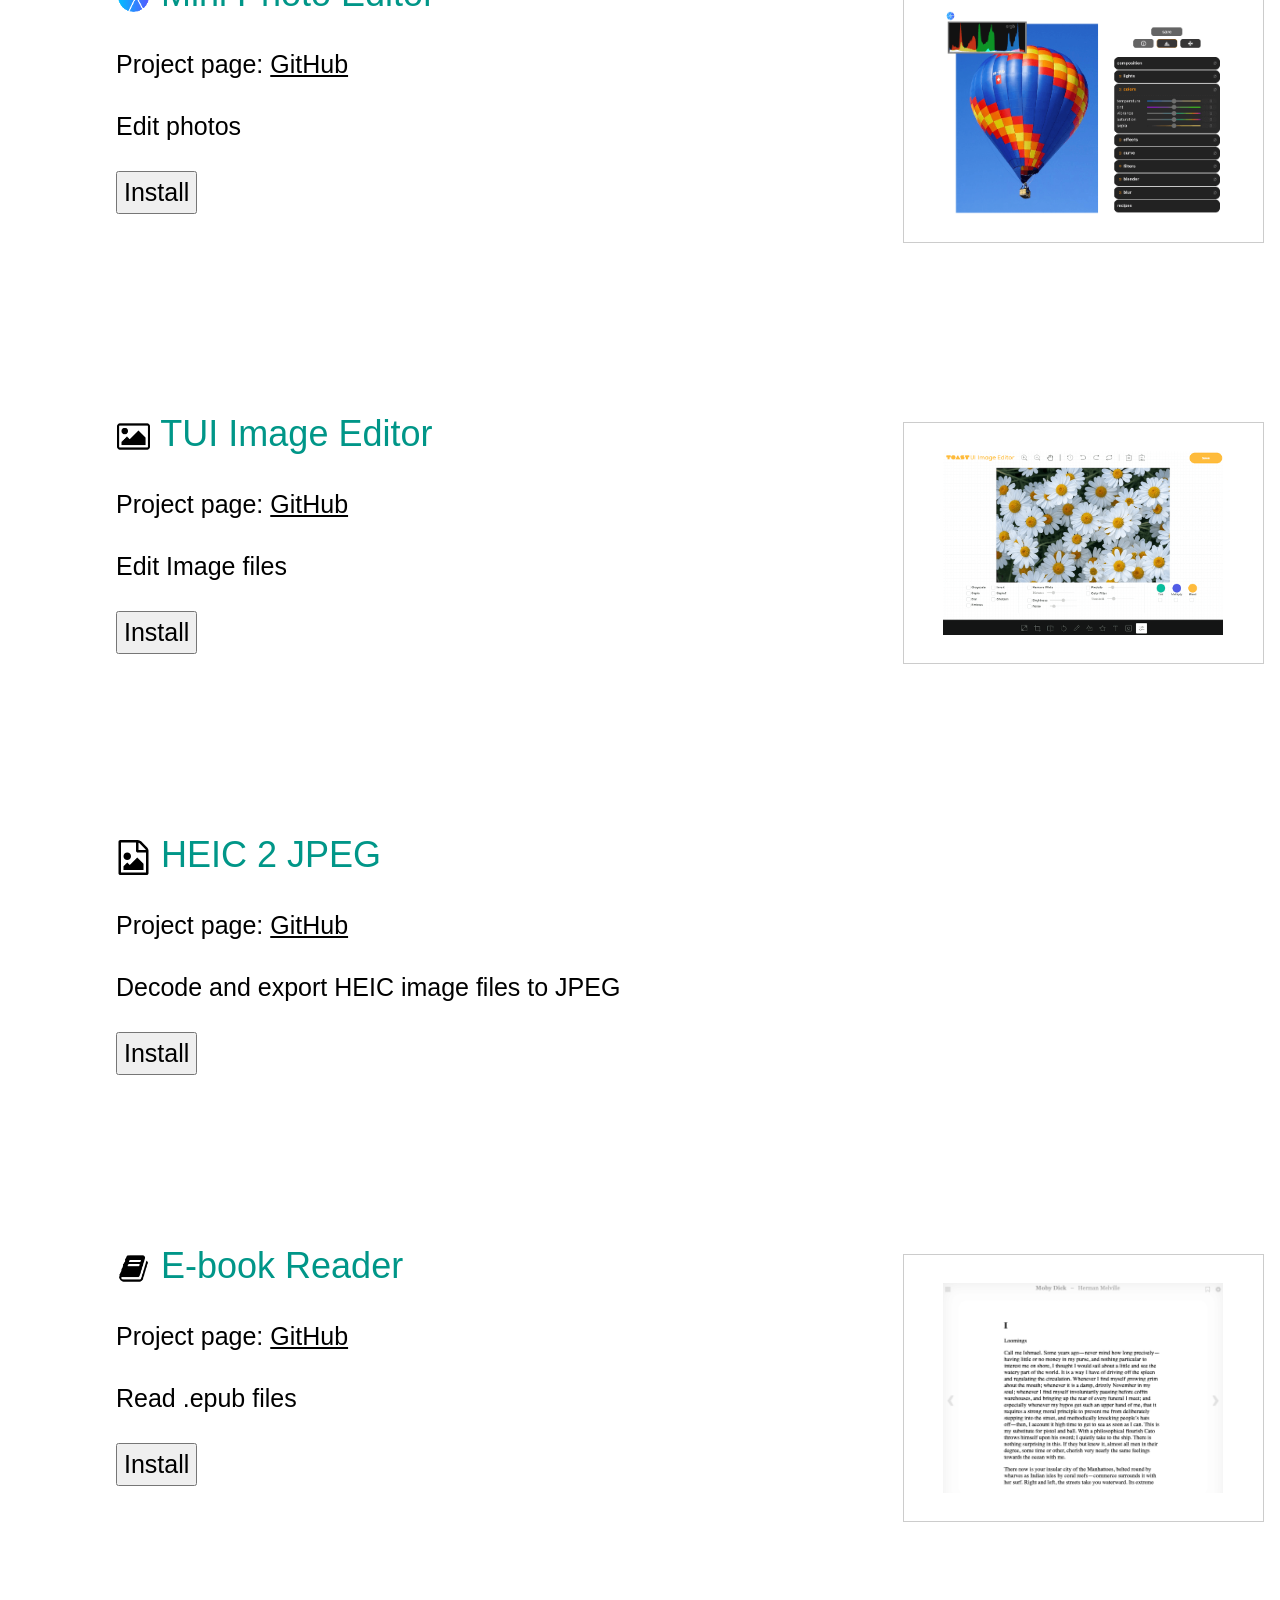
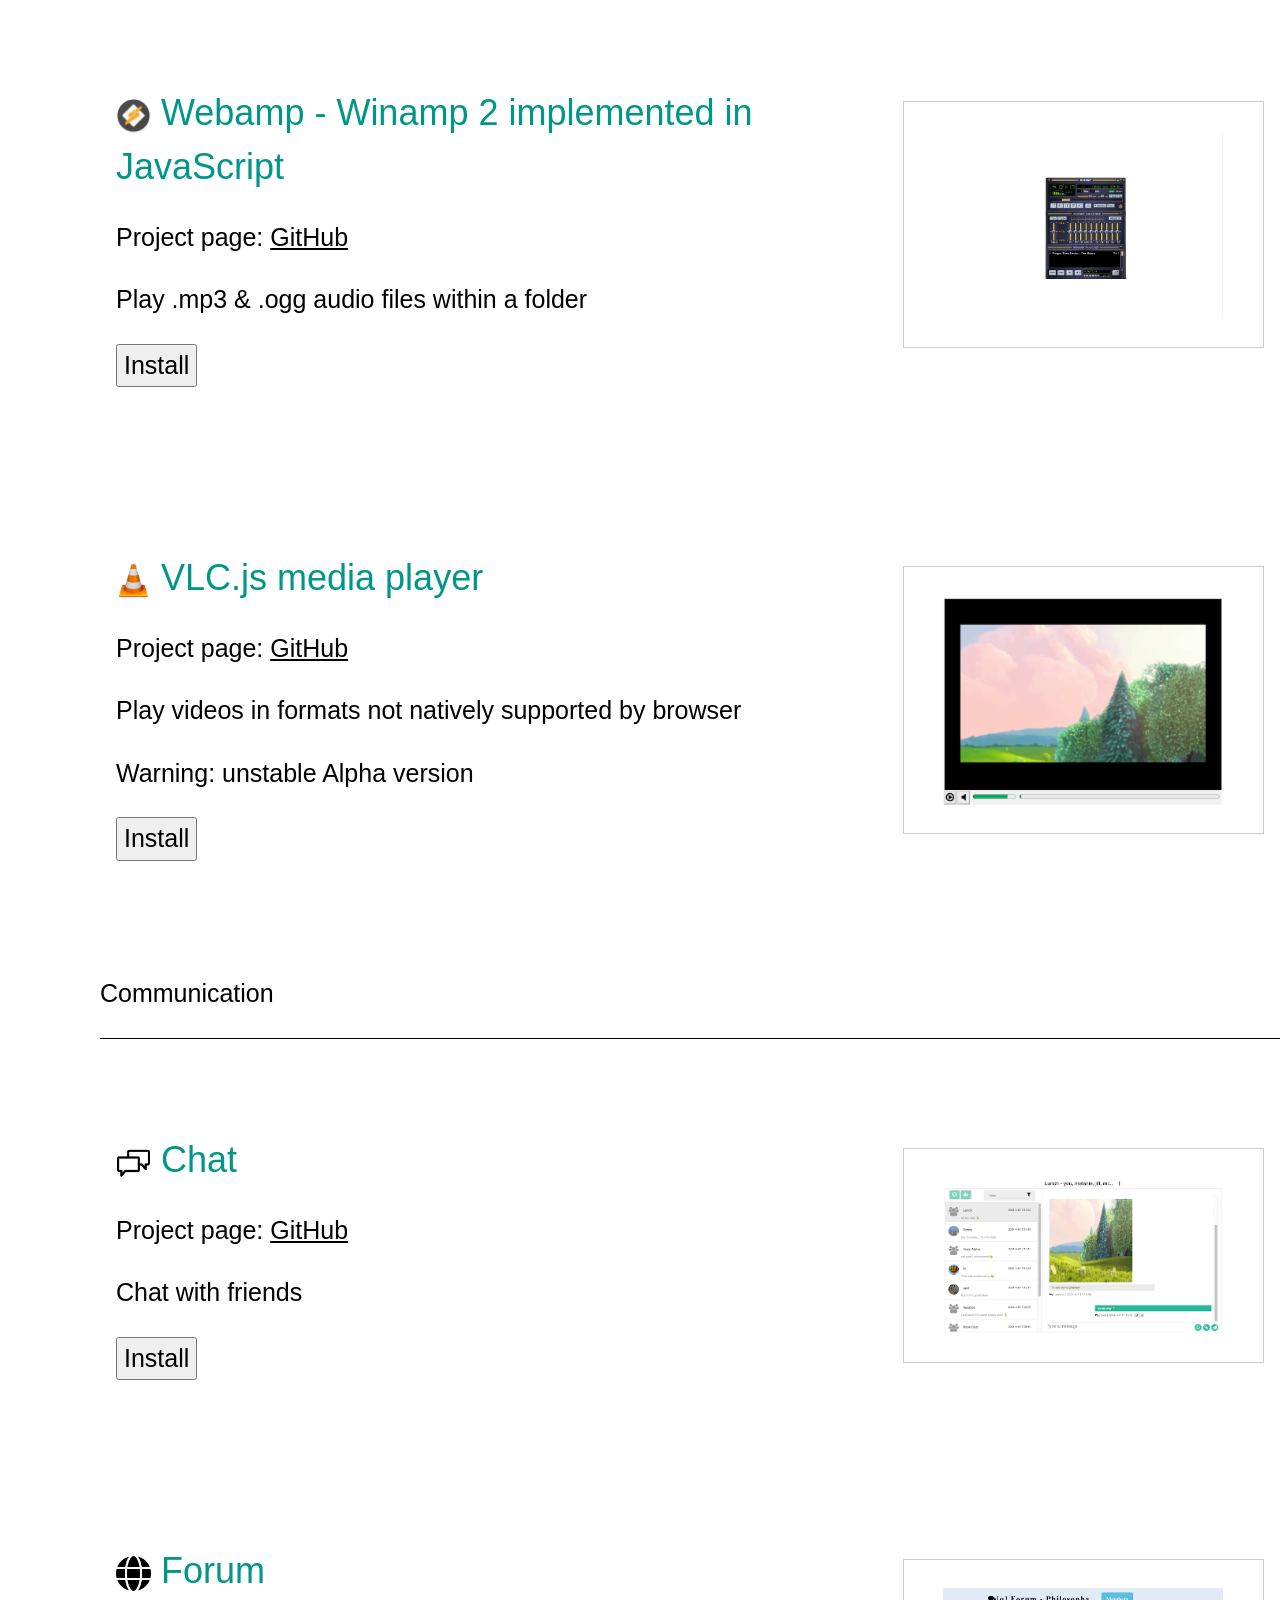
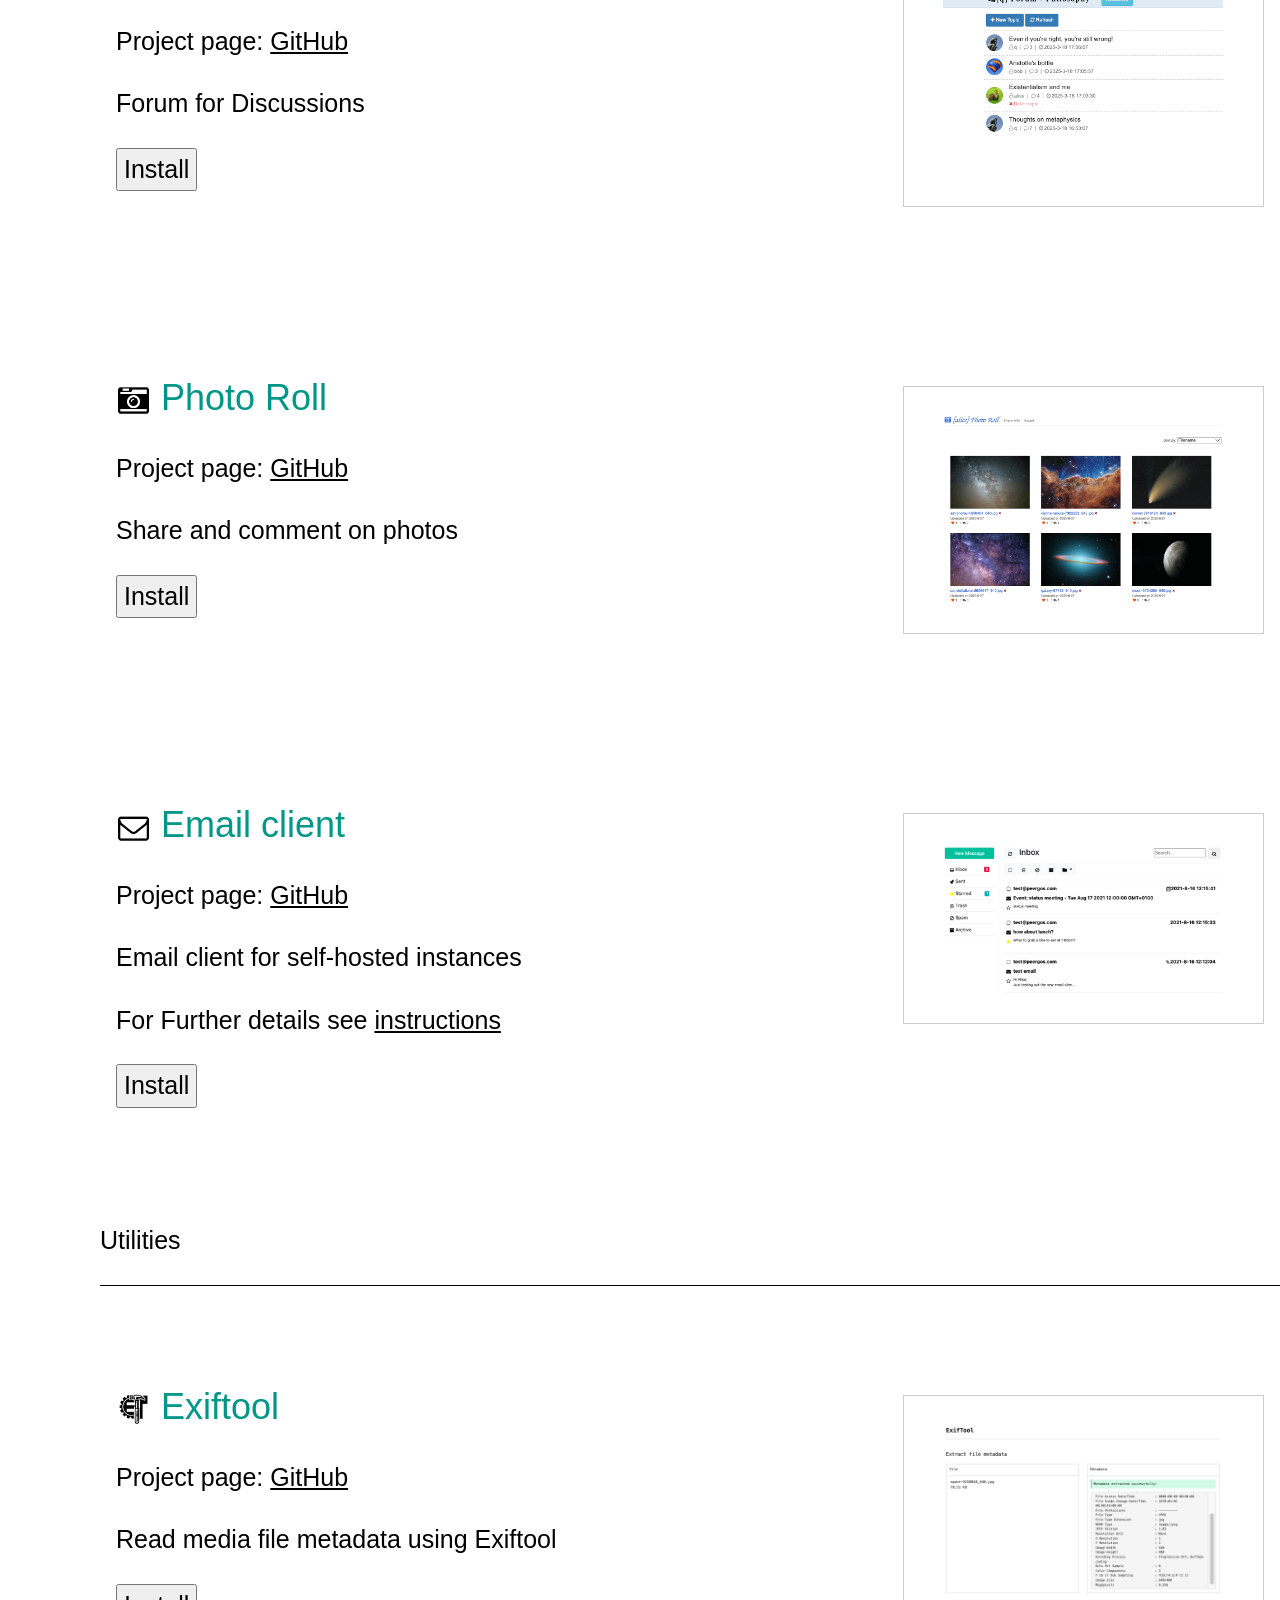
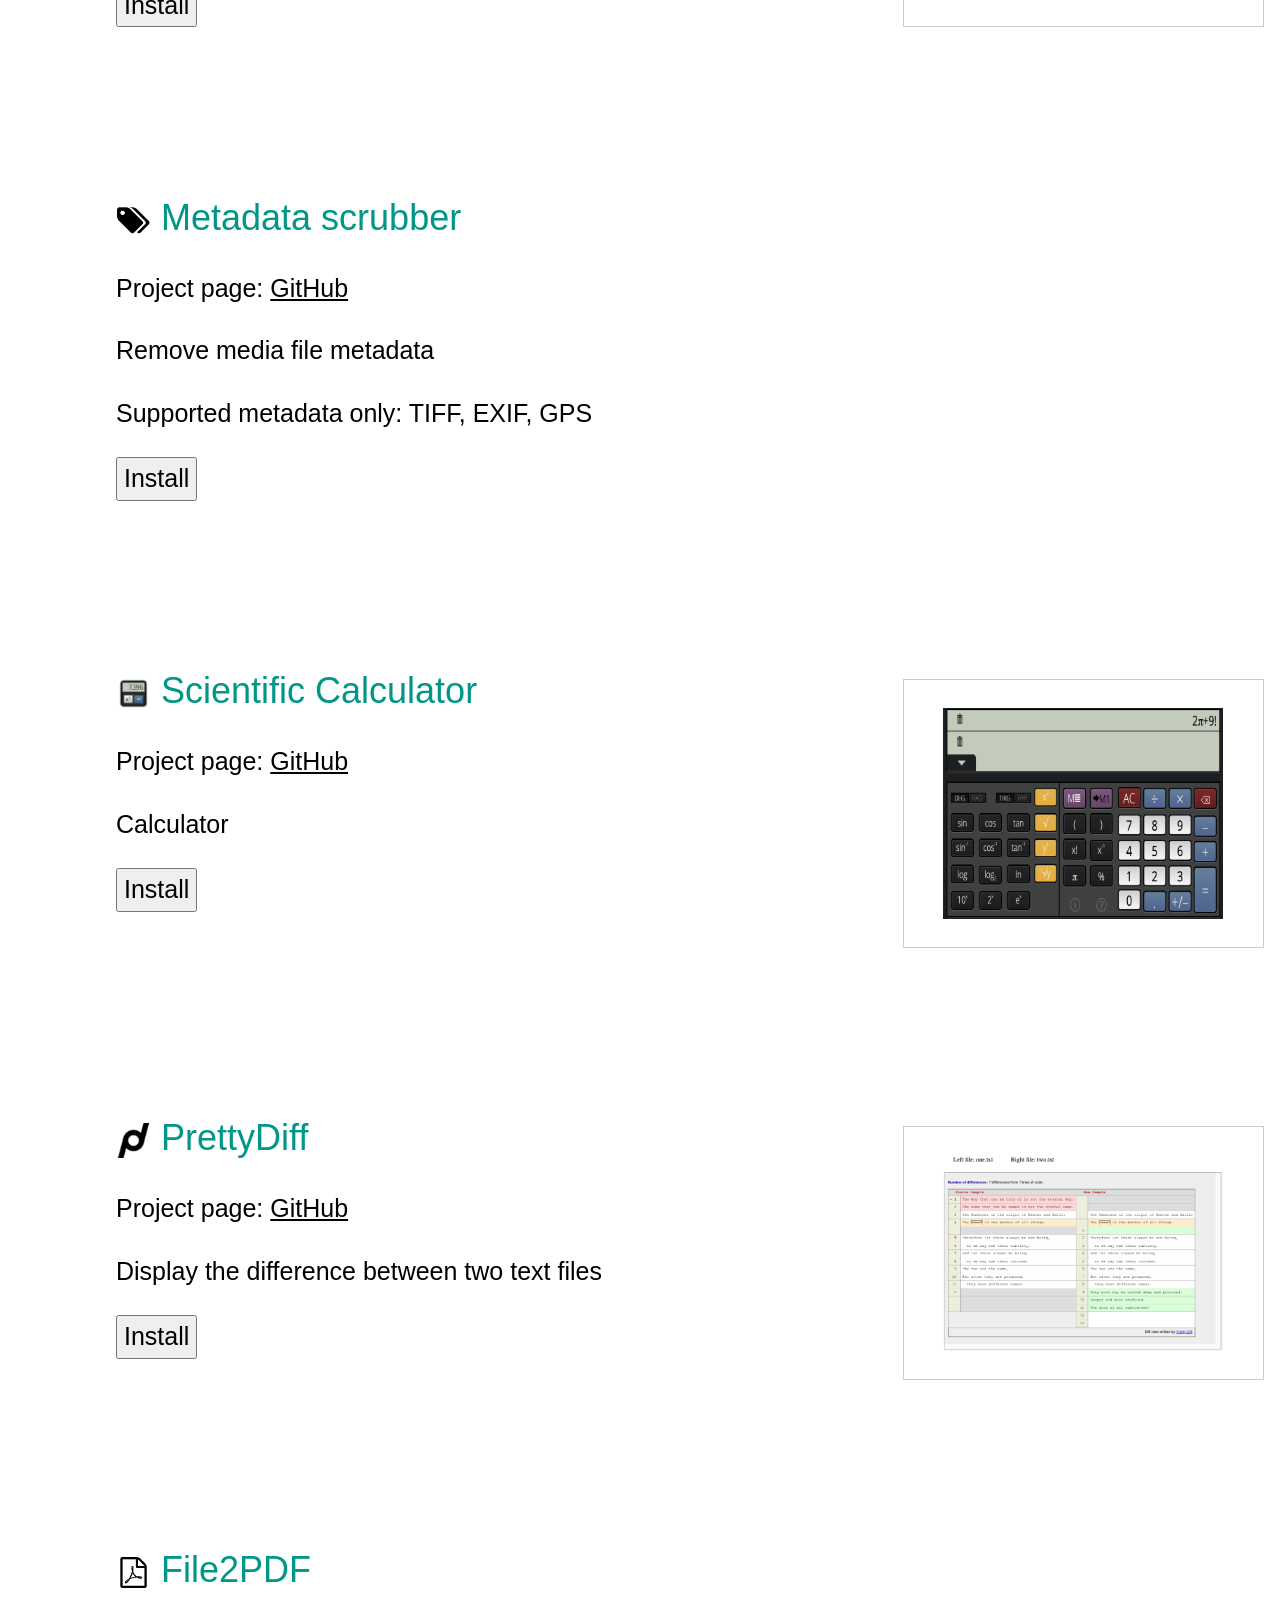
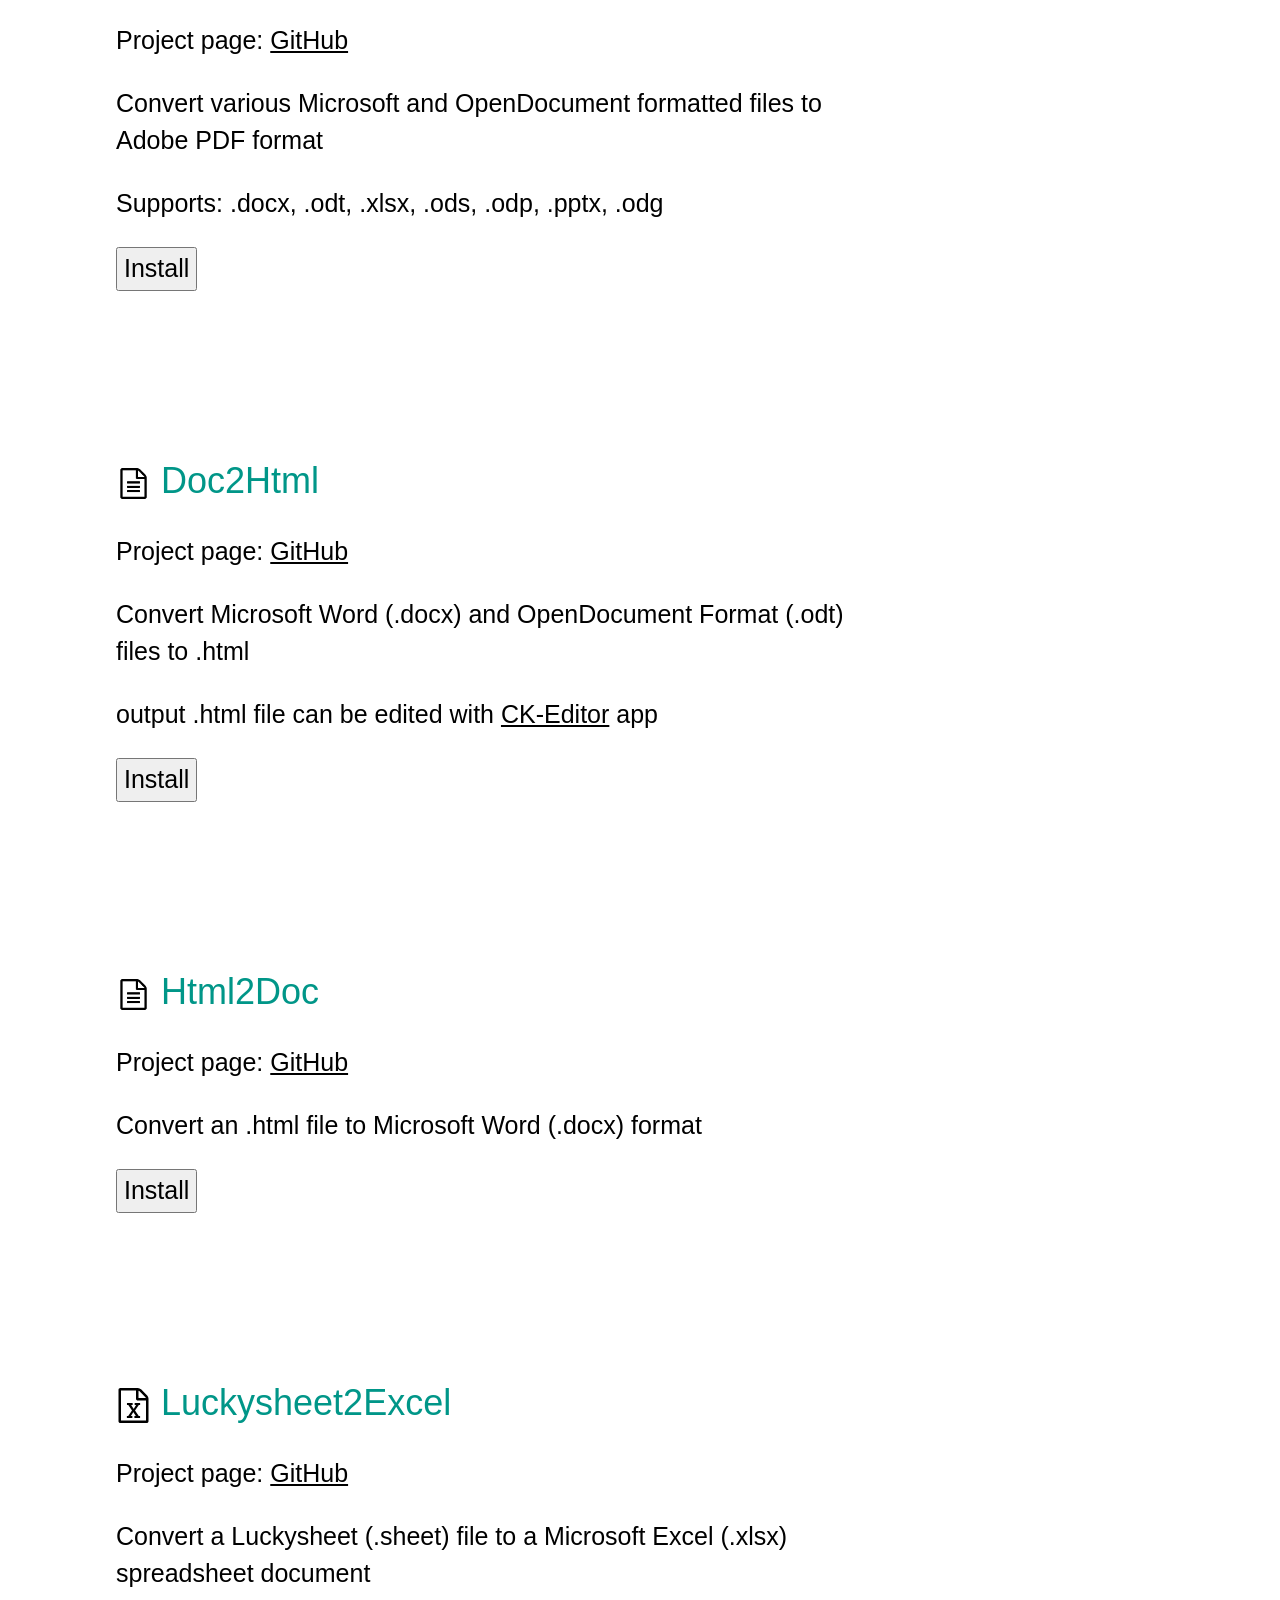
==== commit 90ce9245: "Remove Address Book, which becomes a built-in app" ====
--- a/index.html
+++ b/index.html
@@ -172,7 +172,7 @@
     </div>
   </div>
 
-  <div id="feather-wiki" class="w3-row w3-padding-64">
+  <div id="mindmaps" class="w3-row w3-padding-64">
     <div class="w3-twothird w3-container">
       <h1 class="w3-text-teal"><img class="app-logo" src='[data-uri]'/> Mind Maps</h1>
 		<p>Project page: <a class="url-link" href="https://github.com/Peergos/example-apps#mindmaps" target="_blank" rel="noopener noreferrer">Github</a></p>
@@ -254,23 +254,6 @@
     </div>
   </div>
 
-  <div id="address-book" class="w3-row w3-padding-64">
-    <div class="w3-twothird w3-container">
-      <h1 class="w3-text-teal"><img class="app-logo" src='[data-uri]'/> Address Book</h1>
-		<p>Project page: <a class="url-link" href="https://github.com/Peergos/example-apps#address-book" target="_blank" rel="noopener noreferrer">GitHub</a></p>
-		<p>Manage your contacts in multiple address books</p>
-		<p>Syncs with phones and desktop apps over CardDAV. Import contacts from .vcf files</p>
-		<p><button onclick="install('address-book');">Install</button></p>
-    </div>
-    <div class="w3-third w3-container">
-      <p class="w3-border w3-padding-16 w3-center">
-    	<button class="w3-button w3-white w3-padding-large w3-large w3-opacity w3-hover-opacity-off" onclick="showScreenshot('./screenshots/address-book.png');">
-	      	<img src="./screenshots/address-book.png" style="width:90%" >
-    	</button>
-      </p>
-    </div>
-  </div>
-
 <p id="category-graphics">Graphics</p>
 <hr class="solid">
 
@@ -514,7 +497,7 @@
 		</p>		
 		<p>Email client for self-hosted instances</p>
 		<p>For Further details see <a class="url-link" href="https://github.com/Peergos/email-bridge" target="_blank" rel="noopener noreferrer">instructions</a></p>
-		<p><button onclick="install('email-client');">Install</button></p>										
+		<p><button onclick="install('email');">Install</button></p>										
     </div>
     <div class="w3-third w3-container">
       <p class="w3-border w3-padding-16 w3-center">
@@ -648,7 +631,7 @@
   <p id="category-entertainment">Entertainment</p>
   <hr class="solid">
 
-  <div id="chess" class="w3-row w3-padding-64">
+  <div id="go" class="w3-row w3-padding-64">
     <div class="w3-twothird w3-container">
       <h1 class="w3-text-teal"><img class="app-logo" src='[data-uri]'/> Go</h1>
 		<p>Project page: <a class="url-link" href="https://github.com/Peergos/example-apps#go" target="_blank" rel="noopener noreferrer">GitHub</a></p>
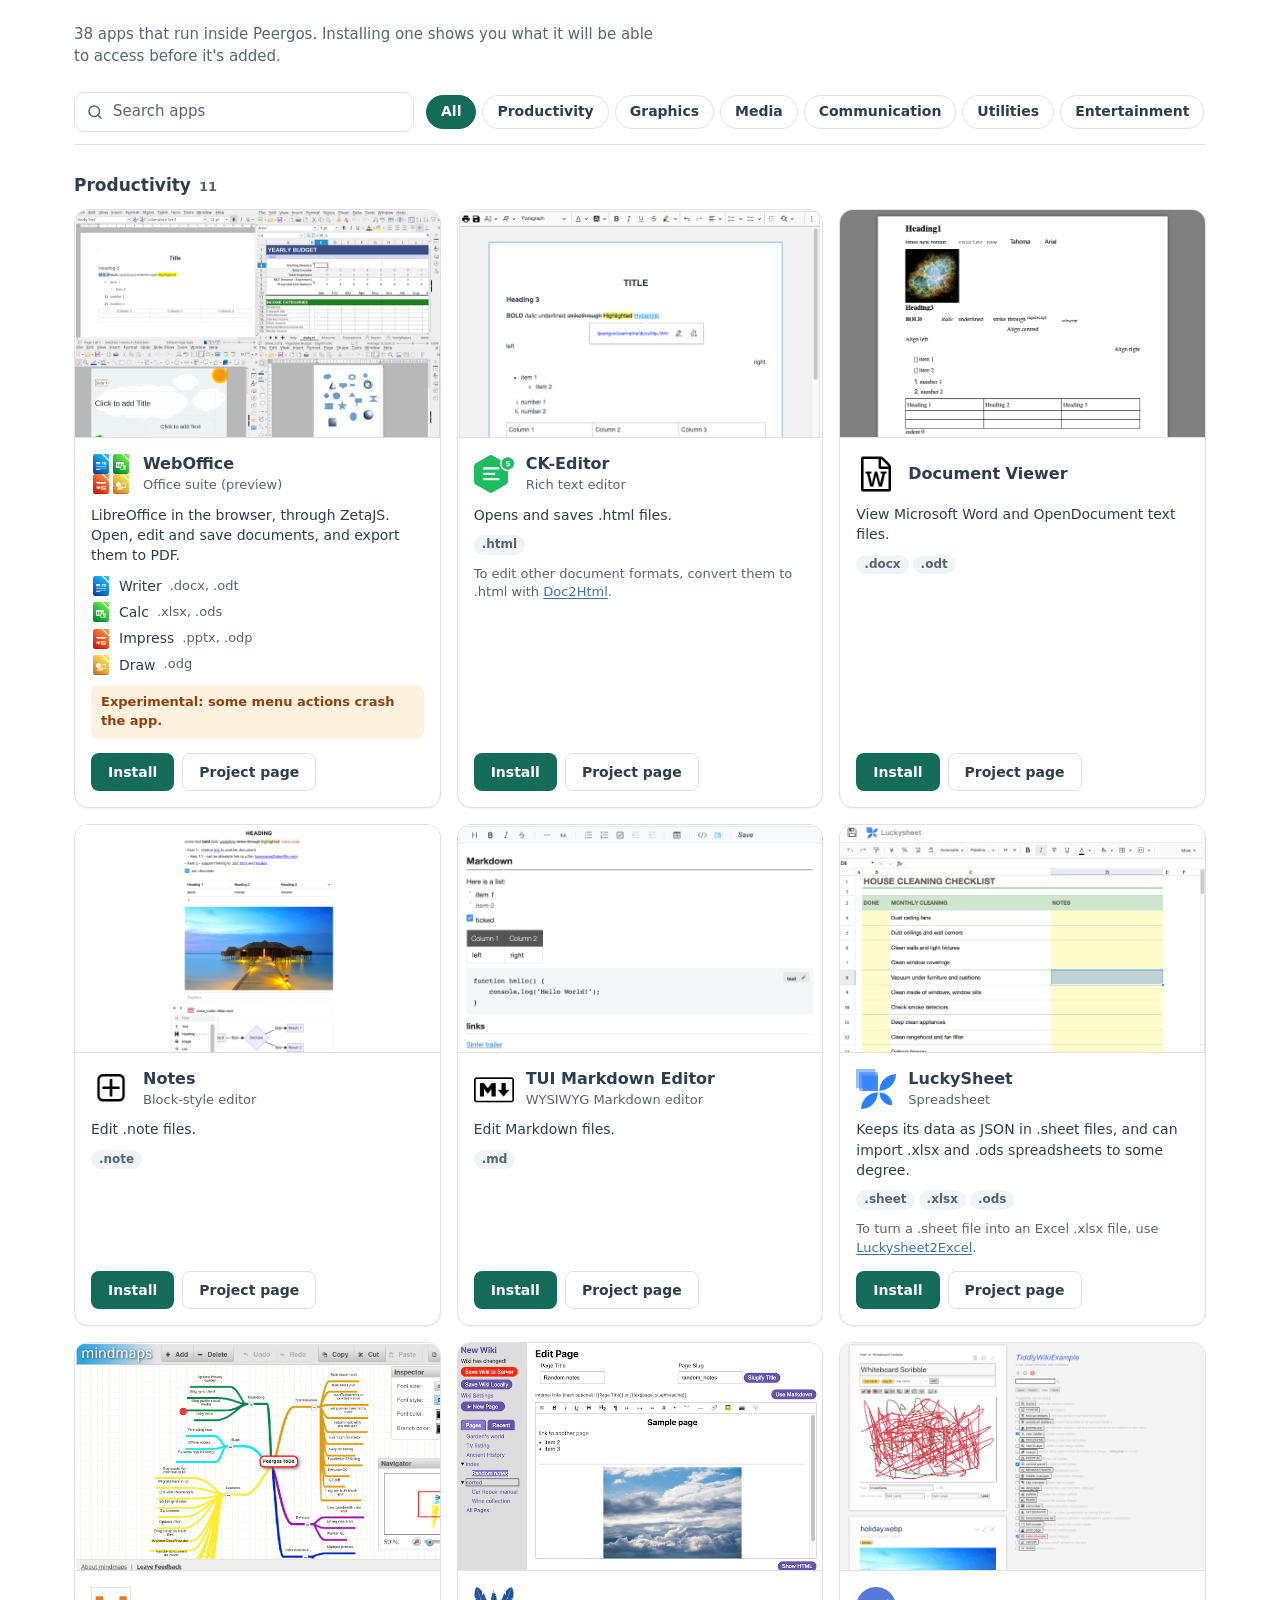
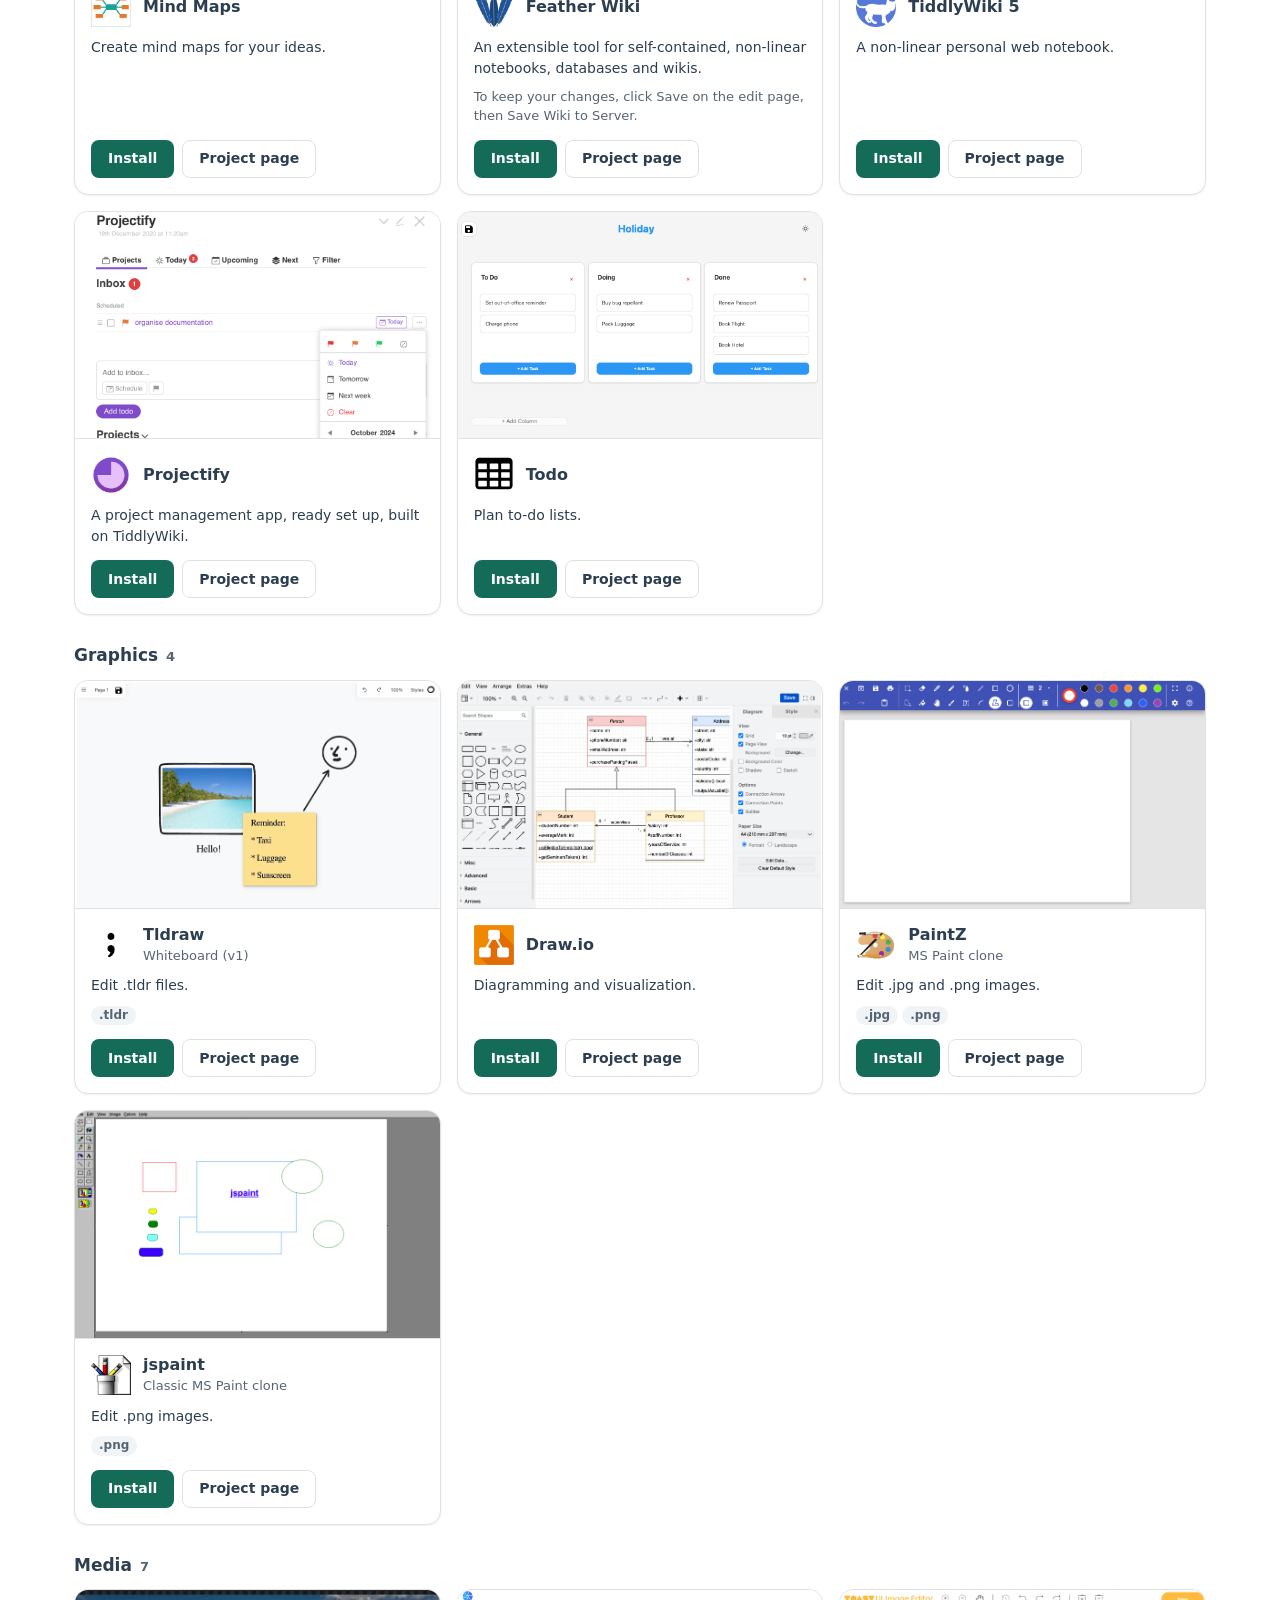
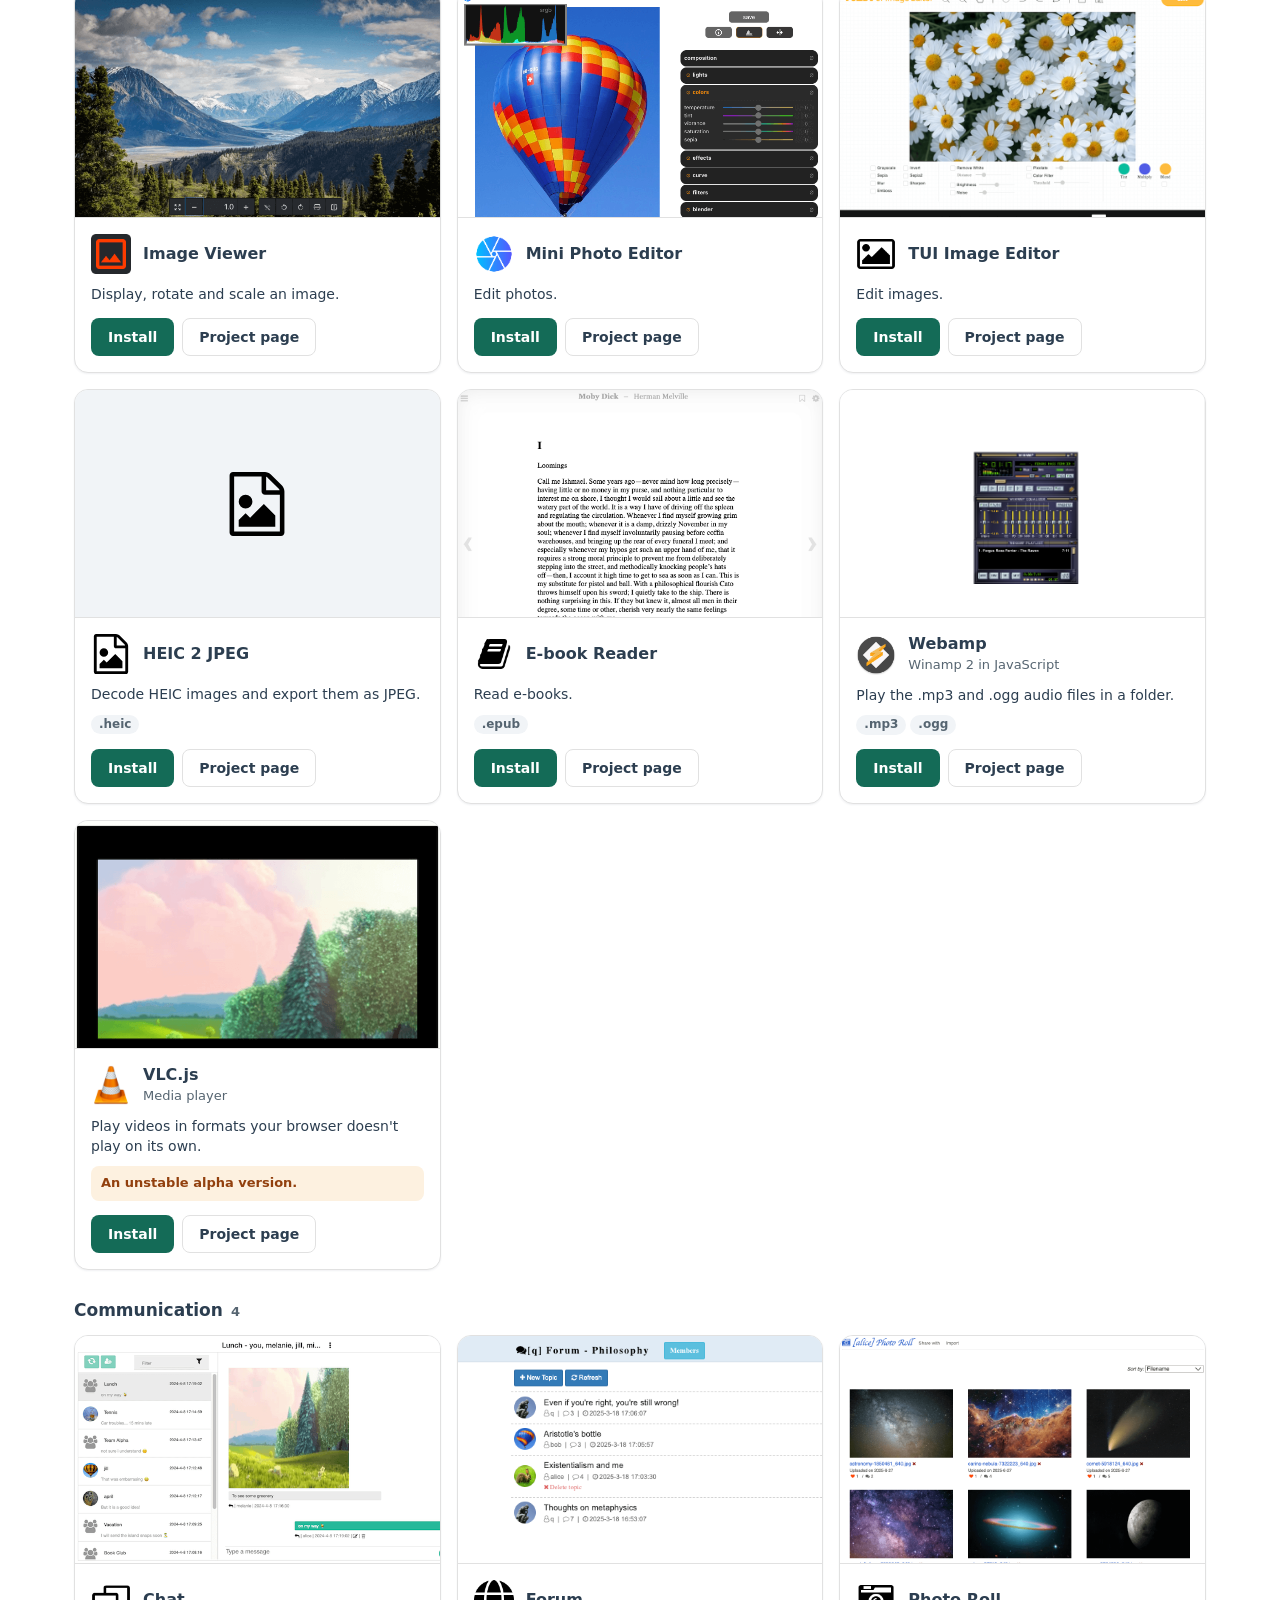
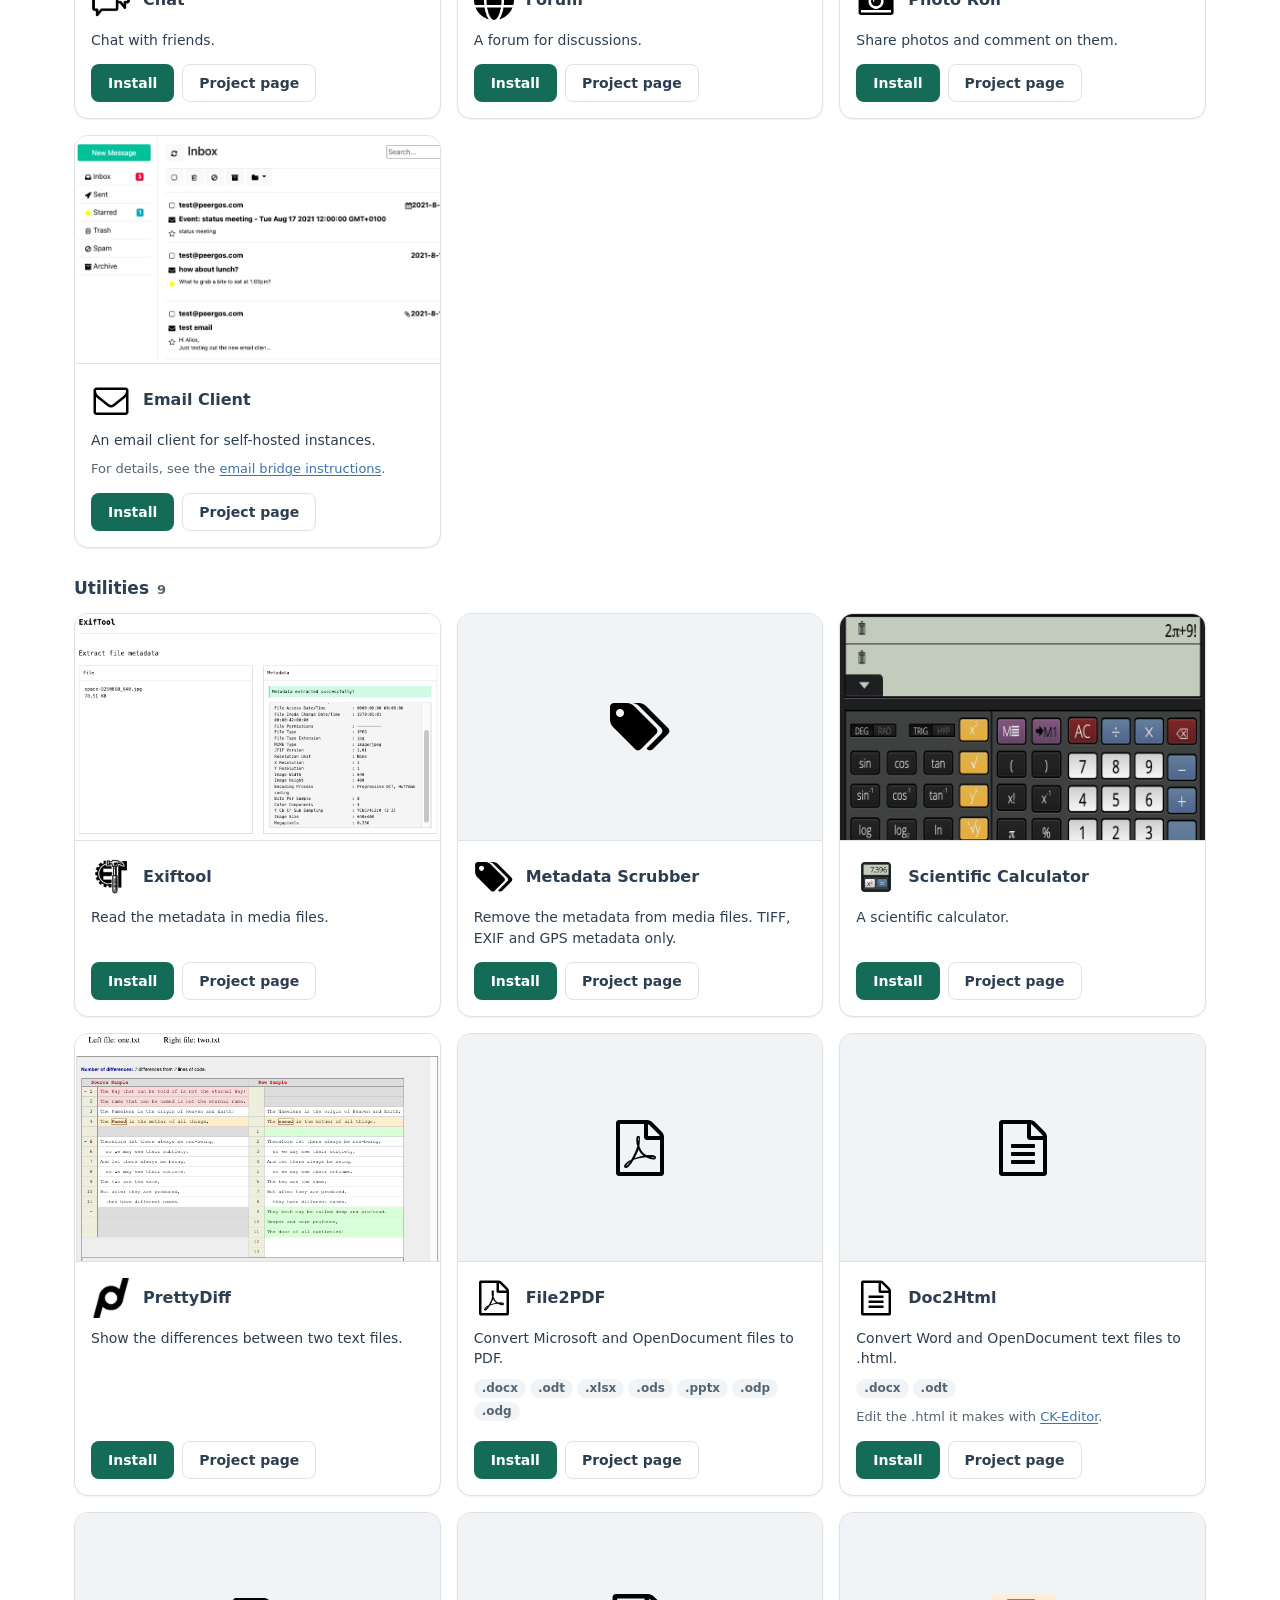
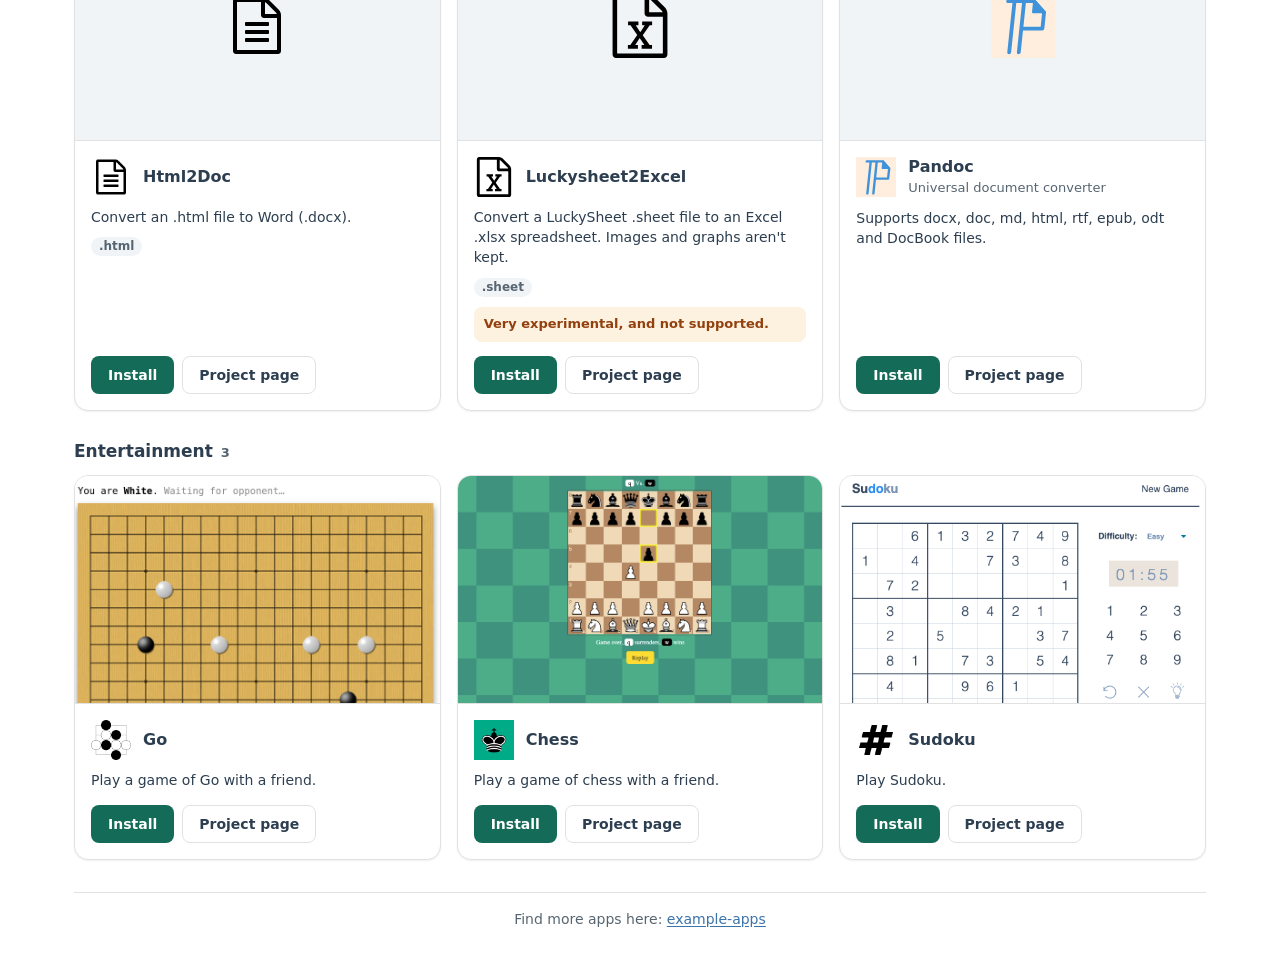
==== commit db8c8701: "Redesign the app list: cards by category, search, the Peergos look" ====
--- a/index.html
+++ b/index.html
@@ -1,706 +1,1117 @@
 <!DOCTYPE html>
 <html lang="en">
 <head>
-<title>Custom Apps</title>
 <meta charset="UTF-8">
 <meta name="viewport" content="width=device-width, initial-scale=1">
-<link rel="stylesheet" href="w3.css">
+<title>Custom Apps</title>
 <style>
-.flex-container {
-  display: flex;
-  flex-wrap: wrap;
-  justify-content: center;
-}
-
-.flex-container > div {
-	padding-left: 10px;
-    padding-right: 10px;
-  background-color: #f1f1f1;
-  margin: 5px;
-  text-align: center;
-  line-height: 50px;
-  font-size: 20px;
-}
-.inline-svg {
-    margin-bottom: -6px;
-    height: 32px;
-    width: 32px;
-    filter: invert(35%) sepia(86%) saturate(1298%) hue-rotate(147deg) brightness(92%) contrast(101%);
-}
-hr.solid {
-  border-top: 1px solid #000;
-}
-.app-logo {
-	width:35px;
-	height:35px;
+/* The colours, corners and type of the Peergos app this page opens inside, on the same ground as
+   the frame around it. It can't see which theme Peergos is in, so it follows the system's, which
+   is also what Peergos follows until a theme is picked by hand. */
+:root {
+	--font: "Inter", system-ui, -apple-system, "Segoe UI", Roboto, sans-serif;
+	--page: #ffffff;
+	--surface: #ffffff;
+	--surface-2: #f1f4f7;
+	--ink: #2c3e50;
+	--muted: #566571;
+	--border: #e1e1e1;
+	--border-strong: #b6bcc1;
+	--primary: #146b57;
+	--primary-hover: #0a4533;
+	--on-primary: #ffffff;
+	--link: #3b73ab;
+	--note-bg: #fdf1e0;
+	--note-ink: #92400e;
+	--focus: #26b99a;
+	--shadow: 0 1px 2px rgba(44, 62, 80, .07);
+	--shadow-dialog: 0 18px 48px rgba(0, 0, 0, .4);
+	--scrim: rgba(8, 15, 20, .55);
+	--radius-control: 8px;
+	--radius-field: 10px;
+	--radius-container: 14px;
+	--radius-pill: 999px;
+	color-scheme: light;
+}
+@media (prefers-color-scheme: dark) {
+	:root {
+		--page: #2c3e50;
+		--surface: #2c3e50;
+		--surface-2: #22303c;
+		--ink: #ffffff;
+		--muted: #a7b6c2;
+		--border: #566571;
+		--border-strong: #a7b6c2;
+		--primary: #63e3bd;
+		--primary-hover: #3fdb9c;
+		--on-primary: #283744;
+		--link: #7fbcf7;
+		--note-bg: #4a3a1d;
+		--note-ink: #fbbf24;
+		--shadow: 0 1px 2px rgba(0, 0, 0, .25);
+		color-scheme: dark;
+	}
+}
+
+* {
+	box-sizing: border-box;
+}
+[hidden] {
+	display: none !important;
+}
+body {
+	margin: 0;
+	background-color: var(--page);
+	color: var(--ink);
+	font: 16px/1.45 var(--font);
+	-webkit-font-smoothing: antialiased;
+}
+a {
+	color: var(--link);
+	text-underline-offset: 2px;
+}
+:focus-visible {
+	outline: 2px solid var(--focus);
+	outline-offset: 2px;
+}
+
+.gallery {
+	max-width: 1180px;
+	margin: 0 auto;
+	padding: 24px 24px 48px;
+}
+/* Peergos shows the page's name in the frame around it already */
+.visually-hidden {
+	position: absolute;
+	width: 1px;
+	height: 1px;
+	overflow: hidden;
+	clip: rect(0 0 0 0);
+	white-space: nowrap;
+}
+.gallery__head p {
+	max-width: 62ch;
+	margin: 0;
+	color: var(--muted);
+	font-size: 15px;
+}
+
+/* search and categories stay in reach while scrolling, on a screen tall enough to spare them */
+.gallery__bar {
+	position: sticky;
+	top: 0;
+	z-index: 2;
+	display: flex;
+	flex-wrap: wrap;
+	align-items: center;
+	gap: 12px;
+	margin-top: 12px;
+	padding: 12px 0;
+	background-color: var(--page);
+	border-bottom: 1px solid var(--border);
+}
+.search {
+	position: relative;
+	flex: 1 1 240px;
+	max-width: 340px;
+}
+.search svg {
+	position: absolute;
+	top: 50%;
+	left: 12px;
+	width: 18px;
+	height: 18px;
+	color: var(--muted);
+	transform: translateY(-50%);
+	pointer-events: none;
+}
+.search input {
+	width: 100%;
+	min-height: 40px;
+	padding: 8px 12px 8px 38px;
+	border: 1px solid var(--border);
+	border-radius: var(--radius-field);
+	background-color: var(--surface);
+	color: var(--ink);
+	font: inherit;
+	font-size: 15px;
+}
+.search input::placeholder {
+	color: var(--muted);
+}
+.search input:focus-visible {
+	outline-offset: 0;
+	border-color: transparent;
+}
+.chips {
+	display: flex;
+	flex-wrap: wrap;
+	gap: 6px;
+}
+.chip {
+	min-height: 34px;
+	padding: 0 14px;
+	border: 1px solid var(--border);
+	border-radius: var(--radius-pill);
+	background-color: var(--surface);
+	color: var(--ink);
+	font: inherit;
+	font-size: 14px;
+	font-weight: 600;
+	cursor: pointer;
+}
+.chip:hover {
+	border-color: var(--border-strong);
+}
+.chip[aria-pressed="true"] {
+	background-color: var(--primary);
+	border-color: var(--primary);
+	color: var(--on-primary);
+}
+
+.category {
+	margin-top: 28px;
+}
+.category__title {
+	display: flex;
+	align-items: baseline;
+	gap: 8px;
+	margin: 0 0 12px;
+	font-size: 17px;
+	font-weight: 600;
+}
+.category__count {
+	color: var(--muted);
+	font-size: 13px;
+	font-variant-numeric: tabular-nums;
+}
+.grid {
+	display: grid;
+	grid-template-columns: repeat(auto-fill, minmax(min(100%, 290px), 1fr));
+	gap: 16px;
+}
+.gallery__empty {
+	margin: 0;
+	padding: 48px 0;
+	color: var(--muted);
+	text-align: center;
+}
+.gallery__foot {
+	display: grid;
+	gap: 8px;
+	margin-top: 32px;
+	padding-top: 16px;
+	border-top: 1px solid var(--border);
+	color: var(--muted);
+	font-size: 14px;
+	text-align: center;
+}
+.gallery__foot p {
+	margin: 0;
+}
+
+.app {
+	display: flex;
+	flex-direction: column;
+	min-width: 0;
+	overflow: hidden;
+	background-color: var(--surface);
+	border: 1px solid var(--border);
+	border-radius: var(--radius-container);
+	box-shadow: var(--shadow);
+}
+/* where a link to another app lands */
+.app:target {
+	outline: 2px solid var(--focus);
+	outline-offset: 2px;
+}
+.app__shot {
+	display: block;
+	width: 100%;
+	aspect-ratio: 16 / 10;
+	padding: 0;
+	overflow: hidden;
+	border: 0;
+	border-bottom: 1px solid var(--border);
+	background-color: var(--surface-2);
+	cursor: zoom-in;
+}
+.app__shot:focus-visible {
+	outline-offset: -3px;
+}
+.app__shot img {
+	display: block;
+	width: 100%;
+	height: 100%;
+	object-fit: cover;
+	object-position: top left;
+}
+.app__shot--none {
+	display: flex;
+	align-items: center;
+	justify-content: center;
+	cursor: default;
+}
+.app__shot--none img {
+	width: 64px;
+	height: 64px;
+	object-fit: contain;
+}
+.app__body {
+	display: flex;
+	flex-direction: column;
+	flex: 1 1 auto;
+	gap: 10px;
+	padding: 16px;
+}
+.app__head {
+	display: flex;
+	align-items: center;
+	gap: 12px;
+}
+.app__icon {
+	flex: 0 0 auto;
+	width: 40px;
+	height: 40px;
+	object-fit: contain;
+}
+.app__name {
+	margin: 0;
+	font-size: 16px;
+	font-weight: 600;
+	line-height: 1.25;
+}
+.app__tag {
+	margin: 2px 0 0;
+	color: var(--muted);
+	font-size: 13px;
+}
+.app__desc {
+	margin: 0;
+	font-size: 14px;
+}
+.app__types {
+	display: flex;
+	flex-wrap: wrap;
+	gap: 4px;
+	margin: 0;
+	padding: 0;
+	list-style: none;
+}
+.app__types li {
+	padding: 1px 8px;
+	border-radius: var(--radius-pill);
+	background-color: var(--surface-2);
+	color: var(--muted);
+	font-size: 12px;
+	font-weight: 600;
+}
+.app__parts {
+	display: grid;
+	gap: 6px;
+	margin: 0;
+	padding: 0;
+	list-style: none;
+	font-size: 14px;
+}
+.app__parts li {
+	display: flex;
+	align-items: center;
+	gap: 8px;
+}
+.app__parts img {
+	width: 20px;
+	height: 20px;
+}
+.app__ext {
+	color: var(--muted);
+	font-size: 13px;
+}
+.app__see,
+.app__tip {
+	margin: 0;
+	color: var(--muted);
+	font-size: 13px;
+}
+.app__note {
+	margin: 0;
+	padding: 8px 10px;
+	border-radius: var(--radius-control);
+	background-color: var(--note-bg);
+	color: var(--note-ink);
+	font-size: 13px;
+	font-weight: 600;
+}
+.app__actions {
+	display: flex;
+	flex-wrap: wrap;
+	gap: 8px;
+	margin-top: auto;
+	padding-top: 4px;
+}
+.app__status {
+	margin: 0;
+	color: var(--note-ink);
+	font-size: 13px;
+}
+/* a link's address, to copy: one click or press picks all of it */
+.address {
+	font-weight: 600;
+	overflow-wrap: anywhere;
+	-webkit-user-select: all;
+	user-select: all;
+}
+/* rendered while empty, out of sight, so what comes into it is read out */
+.app__status:empty,
+.gallery__empty:empty {
+	position: absolute;
+	width: 1px;
+	height: 1px;
+	overflow: hidden;
+	clip-path: inset(50%);
+	white-space: nowrap;
+}
+.btn[aria-disabled="true"] {
+	cursor: progress;
+}
+
+.btn {
+	display: inline-flex;
+	align-items: center;
+	justify-content: center;
+	min-height: 38px;
+	padding: 0 16px;
+	border: 1px solid transparent;
+	border-radius: var(--radius-control);
+	font: inherit;
+	font-size: 14px;
+	font-weight: 600;
+	text-decoration: none;
+	cursor: pointer;
+}
+.btn--primary {
+	background-color: var(--primary);
+	color: var(--on-primary);
+}
+.btn--primary:hover {
+	background-color: var(--primary-hover);
+}
+.btn--primary:disabled {
+	opacity: .7;
+	cursor: progress;
+}
+.btn--quiet {
+	background-color: transparent;
+	border-color: var(--border);
+	color: var(--ink);
+}
+.btn--quiet:hover {
+	background-color: var(--surface-2);
+}
+
+.shot {
+	width: min(1100px, calc(100vw - 32px));
+	max-width: none;
+	max-height: calc(100vh - 32px);
+	padding: 0;
+	overflow: hidden;
+	border: 1px solid var(--border);
+	border-radius: var(--radius-container);
+	background-color: var(--surface);
+	color: var(--ink);
+	box-shadow: var(--shadow-dialog);
+}
+.shot::backdrop {
+	background-color: var(--scrim);
+}
+.shot__bar {
+	display: flex;
+	align-items: center;
+	gap: 12px;
+	min-height: 56px;
+	padding: 0 8px 0 16px;
+	border-bottom: 1px solid var(--border);
+}
+.shot__title {
+	flex: 1 1 auto;
+	margin: 0;
+	overflow: hidden;
+	font-size: 16px;
+	font-weight: 600;
+	text-overflow: ellipsis;
+	white-space: nowrap;
+}
+.icon-btn {
+	display: inline-flex;
+	align-items: center;
+	justify-content: center;
+	flex: 0 0 auto;
+	width: 40px;
+	height: 40px;
+	border: 0;
+	border-radius: var(--radius-control);
+	background-color: transparent;
+	color: var(--ink);
+	cursor: pointer;
+}
+.icon-btn:hover {
+	background-color: var(--surface-2);
+}
+.icon-btn svg {
+	width: 20px;
+	height: 20px;
+}
+.shot__img {
+	display: block;
+	max-width: 100%;
+	max-height: calc(100vh - 32px - 58px);
+	margin: 0 auto;
+	object-fit: contain;
+}
+
+/* on a dark page an icon drawn in black would all but vanish: every icon sits on a light tile */
+@media (prefers-color-scheme: dark) {
+	.app__icon,
+	.app__shot--none img,
+	.app__parts img {
+		padding: 4px;
+		border-radius: var(--radius-control);
+		background-color: #f1f4f7;
+	}
+	.app__parts img {
+		padding: 2px;
+		border-radius: 4px;
+	}
+	.app__shot--none img {
+		width: 72px;
+		height: 72px;
+		padding: 8px;
+		border-radius: var(--radius-container);
+	}
+}
+
+/* fingers want bigger targets than a pointer does */
+@media (pointer: coarse) {
+	.btn {
+		min-height: 44px;
+	}
+	.chip {
+		min-height: 40px;
+	}
+}
+/* a phone held sideways can't spare the height to keep the bar in view either */
+@media (max-height: 500px) {
+	.gallery__bar {
+		position: static;
+	}
+}
+@media (max-width: 600px) {
+	.gallery {
+		padding: 16px 16px 32px;
+	}
+	/* a phone can't spare the height to keep them in view */
+	.gallery__bar {
+		position: static;
+	}
+	.search {
+		flex-basis: 100%;
+		max-width: none;
+	}
 }
 </style>
 </head>
 <body>
 
-<div class="w3-main" style="margin-left:100px">
-
-<div id="screenshot-modal" class="w3-modal w3-animate-opacity">
-  <div class="w3-modal-content" style="padding:32px">
-    <div class="w3-container w3-white">
-      <b onclick="document.getElementById('screenshot-modal').style.display='none'" class="w3-transparent w3-button w3-xlarge w3-right">X</b>
-      	<img id="screenshot" style="width:90%" >
-    </div>
-  </div>
-</div>
-
-
-<h1 style="text-align: center;color: #009688;">
-	<svg class="inline-svg" viewBox="0 0 1792 1792" xmlns="http://www.w3.org/2000/svg"><path d="M1728 1098q0 81-44.5 135t-123.5 54q-41 0-77.5-17.5t-59-38-56.5-38-71-17.5q-110 0-110 124 0 39 16 115t15 115v5q-22 0-33 1-34 3-97.5 11.5t-115.5 13.5-98 5q-61 0-103-26.5t-42-83.5q0-37 17.5-71t38-56.5 38-59 17.5-77.5q0-79-54-123.5t-135-44.5q-84 0-143 45.5t-59 127.5q0 43 15 83t33.5 64.5 33.5 53 15 50.5q0 45-46 89-37 35-117 35-95 0-245-24-9-2-27.5-4t-27.5-4l-13-2q-1 0-3-1-2 0-2-1v-1024q2 1 17.5 3.5t34 5 21.5 3.5q150 24 245 24 80 0 117-35 46-44 46-89 0-22-15-50.5t-33.5-53-33.5-64.5-15-83q0-82 59-127.5t144-45.5q80 0 134 44.5t54 123.5q0 41-17.5 77.5t-38 59-38 56.5-17.5 71q0 57 42 83.5t103 26.5q64 0 180-15t163-17v2q-1 2-3.5 17.5t-5 34-3.5 21.5q-24 150-24 245 0 80 35 117 44 46 89 46 22 0 50.5-15t53-33.5 64.5-33.5 83-15q82 0 127.5 59t45.5 143z"/></svg>
-	Custom Apps
-</h1>
-
-<div class="flex-container">
-  <div><a href="#category-communication">Communication</a></div>
-  <div><a href="#category-entertainment">Entertainment</a></div>
-  <div><a href="#category-graphics">Graphics</a></div>  
-  <div><a href="#category-media">Media</a></div>  
-  <div><a href="#category-productivity">Productivity</a></div>
-  <div><a href="#category-utilities">Utilities</a></div>
-</div>
-
-<p id="category-productivity">Productivity</p>
-<hr class="solid">
-
-  <div id="weboffice" class="w3-row w3-padding-64">
-    <div class="w3-twothird w3-container">
-      <h1 class="w3-text-teal"><img class="app-logo" src='[data-uri]'/> WebOffice</h1>
-		<p>Project page: <a class="url-link" href="https://github.com/Peergos/example-apps#weboffice" target="_blank" rel="noopener noreferrer">GitHub</a></p>
-		<p>Office suite based on ZetaJS / LibreOffice (preview)</p>
-		<p><img class="app-logo" src='[data-uri]'/>&nbsp;Writer  .docx, .odt  &nbsp;<img class="app-logo" src='[data-uri]'/>&nbsp;Calc  .xlsx, .ods</p>
-      <p><img class="app-logo" src='[data-uri]'/>&nbsp;Impress  .pptx, .odp  &nbsp;<img class="app-logo" src='[data-uri]'/>&nbsp;Draw .odg</p>
-                <p>Supports opening, editing, saving, and export to PDF. </p>
-		<p>Experimental! Some menu actions will crash app!</p>
-		<p><button onclick="install('weboffice');">Install</button></p>
-    </div>
-    <div class="w3-third w3-container">
-      <p class="w3-border w3-padding-16 w3-center">
-      	<button class="w3-button w3-white w3-padding-large w3-large w3-opacity w3-hover-opacity-off" onclick="showScreenshot('./screenshots/weboffice.png');">
-      		<img src="./screenshots/weboffice.png" style="width:90%" >
-    	</button>
-      </p>
-    </div>
-  </div>
-  
-  <div id="ck-editor" class="w3-row w3-padding-64">
-    <div class="w3-twothird w3-container">
-      <h1 class="w3-text-teal"><img class="app-logo" src='[data-uri]'/> CK-Editor</h1>
-		<p>Project page: <a class="url-link" href="https://github.com/Peergos/example-apps#ck-editor" target="_blank" rel="noopener noreferrer">GitHub</a></p>
-		<p>Rich text editor. Loads/Saves .html files.</p>
-		<p>See <a href="#doc2html">Doc2html</a> app below to convert other document formats to html</p>
-		<p><button onclick="install('ck-editor');">Install</button></p>
-    </div>
-    <div class="w3-third w3-container">
-      <p class="w3-border w3-padding-16 w3-center">
-      	<button class="w3-button w3-white w3-padding-large w3-large w3-opacity w3-hover-opacity-off" onclick="showScreenshot('./screenshots/ck-editor.png');">
-      		<img src="./screenshots/ck-editor.png" style="width:90%" >
-    	</button>
-      </p>
-    </div>
-  </div>
-  
-<div id="doc-viewer" class="w3-row w3-padding-64">
-    <div class="w3-twothird w3-container">
-      <h1 class="w3-text-teal"><img class="app-logo" src='[data-uri]'/> Document Viewer</h1>
-		<p>Project page: <a class="url-link" href="https://github.com/Peergos/example-apps#document-viewer" target="_blank" rel="noopener noreferrer">GitHub</a>
-		</p>
-		<p>View Microsoft Word (.docx) and OpenDocument Format (.odt) files</p>
-		<p><button onclick="install('doc-viewer');">Install</button></p>
-    </div>
-    <div class="w3-third w3-container">
-      <p class="w3-border w3-padding-16 w3-center">
-      	<button class="w3-button w3-white w3-padding-large w3-large w3-opacity w3-hover-opacity-off" onclick="showScreenshot('./screenshots/doc-viewer.png');">
-      		<img src="./screenshots/doc-viewer.png" style="width:90%" >
-    	</button>
-      </p>
-    </div>
-  </div>
-
-  <div id="notes" class="w3-row w3-padding-64">
-    <div class="w3-twothird w3-container">
-      <h1 class="w3-text-teal"><img class="app-logo" src='[data-uri]'/> Notes - Block-style Editor</h1>
-		<p>Project page: <a class="url-link" href="https://github.com/Peergos/example-apps#notes" target="_blank" rel="noopener noreferrer">GitHub</a></p>
-		<p>Edit .note files</p>
-		<p><button onclick="install('notes');">Install</button></p>		
-    </div>
-    <div class="w3-third w3-container">
-      <p class="w3-border w3-padding-16 w3-center">
-    	<button class="w3-button w3-white w3-padding-large w3-large w3-opacity w3-hover-opacity-off" onclick="showScreenshot('./screenshots/notes.png');">
-	      	<img src="./screenshots/notes.png" style="width:90%" >
-    	</button>
-      </p>
-    </div>
-  </div>
-  
-  <div id="tui-markdown-editor" class="w3-row w3-padding-64">
-    <div class="w3-twothird w3-container">
-      <h1 class="w3-text-teal"><img class="app-logo" src='[data-uri]'/> TUI Markdown WYSIWYG Markdown Editor</h1>
-		<p>Project page: <a class="url-link" href="https://github.com/Peergos/example-apps#tui-markdown" target="_blank" rel="noopener noreferrer">GitHub</a></p>
-		<p>Edit Markdown (.md) files</p>
-		<p><button onclick="install('tui-markdown-editor');">Install</button></p>		
-    </div>
-    <div class="w3-third w3-container">
-      <p class="w3-border w3-padding-16 w3-center">
-    	<button class="w3-button w3-white w3-padding-large w3-large w3-opacity w3-hover-opacity-off" onclick="showScreenshot('./screenshots/markdown.png');">
-	      	<img src="./screenshots/markdown.png" style="width:90%" >
-    	</button>
-      </p>
-    </div>
-  </div>
-
-  <div id="luckysheet" class="w3-row w3-padding-64">
-    <div class="w3-twothird w3-container">
-      <h1 class="w3-text-teal"><img class="app-logo" src='[data-uri]'/> LuckySheet Spreadsheet</h1>
-		<p>Project page: <a class="url-link" href="https://github.com/Peergos/example-apps#luckysheet" target="_blank" rel="noopener noreferrer">GitHub</a>
-		</p>		
-		<p>Data is stored in a a json formatted file with extension .sheet</p>
-		<p>Can import to some degree .xlsx &amp; .ods spreadsheet files</p>
-		<p>See <a href="#luckysheet2excel">Luckysheet 2 Excel</a> app below to convert a .sheet file to a Microsoft Excel .xlsx file</p>
-		<p><button onclick="install('luckysheet');">Install</button></p>										
-    </div>
-    <div class="w3-third w3-container">
-      <p class="w3-border w3-padding-16 w3-center">
-    	<button class="w3-button w3-white w3-padding-large w3-large w3-opacity w3-hover-opacity-off" onclick="showScreenshot('./screenshots/luckysheet.png');">
-	      	<img src="./screenshots/luckysheet.png" style="width:90%" >
-    	</button>
-      </p>
-    </div>
-  </div>
-
-  <div id="mindmaps" class="w3-row w3-padding-64">
-    <div class="w3-twothird w3-container">
-      <h1 class="w3-text-teal"><img class="app-logo" src='[data-uri]'/> Mind Maps</h1>
-		<p>Project page: <a class="url-link" href="https://github.com/Peergos/example-apps#mindmaps" target="_blank" rel="noopener noreferrer">Github</a></p>
-		<p>Create mind maps for your ideas</p>
-		<p><button onclick="install('mindmaps');">Install</button></p>																
-    </div>
-    <div class="w3-third w3-container">
-      <p class="w3-border w3-padding-16 w3-center">
-    	<button class="w3-button w3-white w3-padding-large w3-large w3-opacity w3-hover-opacity-off" onclick="showScreenshot('./screenshots/mindmaps.png');">
-	      	<img src="./screenshots/mindmaps.png" style="width:90%" >
-    	</button>
-      </p>
-    </div>
-  </div>
-  
-  <div id="feather-wiki" class="w3-row w3-padding-64">
-    <div class="w3-twothird w3-container">
-      <h1 class="w3-text-teal"><img class="app-logo" src='[data-uri]'/> Feather Wiki</h1>
-		<p>Project page: <a class="url-link" href="https://github.com/Peergos/example-apps#feather-wiki" target="_blank" rel="noopener noreferrer">Github</a></p>
-		<p>An extensible tool for creating self-contained non-linear notebooks, databases and wikis. Click both the 'Save' button on the edit page and the 'Save Wiki to Server' button to persist changes</p>
-		<p><button onclick="install('feather-wiki');">Install</button></p>																
-    </div>
-    <div class="w3-third w3-container">
-      <p class="w3-border w3-padding-16 w3-center">
-    	<button class="w3-button w3-white w3-padding-large w3-large w3-opacity w3-hover-opacity-off" onclick="showScreenshot('./screenshots/feather-wiki.png');">
-	      	<img src="./screenshots/feather-wiki.png" style="width:90%" >
-    	</button>
-      </p>
-    </div>
-  </div>
-
-
-  <div id="tiddlywiki" class="w3-row w3-padding-64">
-    <div class="w3-twothird w3-container">
-      <h1 class="w3-text-teal"><img class="app-logo" src='[data-uri]'/> TiddlyWiki 5</h1>
-		<p>Project page: <a class="url-link" href="https://github.com/Peergos/example-apps#tiddlywiki" target="_blank" rel="noopener noreferrer">GitHub</a></p>
-		<p>A non-linear personal web notebook</p>
-		<p><button onclick="install('tiddlywiki');">Install</button></p>																
-    </div>
-    <div class="w3-third w3-container">
-      <p class="w3-border w3-padding-16 w3-center">
-    	<button class="w3-button w3-white w3-padding-large w3-large w3-opacity w3-hover-opacity-off" onclick="showScreenshot('./screenshots/tiddlyWiki.png');">
-	      	<img src="./screenshots/tiddlyWiki.png" style="width:90%" >
-    	</button>
-      </p>
-    </div>
-  </div>
-
-
-  <div id="projectify" class="w3-row w3-padding-64">
-    <div class="w3-twothird w3-container">
-      <h1 class="w3-text-teal"><img class="app-logo" src='[data-uri]'/> Projectify</h1>
-		<p>Project page: <a class="url-link" href="https://github.com/Peergos/example-apps#projectify" target="_blank" rel="noopener noreferrer">GitHub</a></p>
-		<p>Pre-configured Project management app for TiddlyWiki</p>
-		<p><button onclick="install('projectify');">Install</button></p>																
-    </div>
-    <div class="w3-third w3-container">
-      <p class="w3-border w3-padding-16 w3-center">
-    	<button class="w3-button w3-white w3-padding-large w3-large w3-opacity w3-hover-opacity-off" onclick="showScreenshot('./screenshots/projectify.png');">
-	      	<img src="./screenshots/projectify.png" style="width:90%" >
-    	</button>
-      </p>
-    </div>
-  </div>  
-  
-  <div id="todo" class="w3-row w3-padding-64">
-    <div class="w3-twothird w3-container">
-      <h1 class="w3-text-teal"><img class="app-logo" src='[data-uri]'/> Todo</h1>
-		<p>Project page: <a class="url-link" href="https://github.com/Peergos/example-apps#todo" target="_blank" rel="noopener noreferrer">GitHub</a></p>
-		<p>Plan Todo lists</p>
-		<p><button onclick="install('todo');">Install</button></p>												
-    </div>
-    <div class="w3-third w3-container">
-      <p class="w3-border w3-padding-16 w3-center">
-    	<button class="w3-button w3-white w3-padding-large w3-large w3-opacity w3-hover-opacity-off" onclick="showScreenshot('./screenshots/todo.png');">
-	      	<img src="./screenshots/todo.png" style="width:90%" >
-    	</button>
-      </p>
-    </div>
-  </div>
-
-<p id="category-graphics">Graphics</p>
-<hr class="solid">
-
-  <div id="tldraw" class="w3-row w3-padding-64">
-    <div class="w3-twothird w3-container">
-      <h1 class="w3-text-teal"><img class="app-logo" src='[data-uri]'/> Tldraw-v1 Whiteboard</h1>
-		<p>Project page: <a class="url-link" href="https://github.com/Peergos/example-apps#tldraw" target="_blank" rel="noopener noreferrer">GitHub</a></p>
-		<p>Edit .tldr files</p>
-		<p><button onclick="install('tldraw');">Install</button></p>				
-    </div>
-    <div class="w3-third w3-container">
-      <p class="w3-border w3-padding-16 w3-center">
-    	<button class="w3-button w3-white w3-padding-large w3-large w3-opacity w3-hover-opacity-off" onclick="showScreenshot('./screenshots/tldraw.png');">
-	      	<img src="./screenshots/tldraw.png" style="width:90%" >
-    	</button>
-      </p>
-    </div>
-  </div>
-   
-   
-  <div id="drawio" class="w3-row w3-padding-64">
-    <div class="w3-twothird w3-container">
-      <h1 class="w3-text-teal"><img class="app-logo" src='[data-uri]'/> Draw.io</h1>
-		<p>Project page: <a class="url-link" href="https://github.com/Peergos/example-apps#drawio" target="_blank" rel="noopener noreferrer">GitHub</a>
-		</p>		
-		<p>Diagramming and visualization</p>
-		<p><button onclick="install('drawio');">Install</button></p>										
-    </div>
-    <div class="w3-third w3-container">
-      <p class="w3-border w3-padding-16 w3-center">
-    	<button class="w3-button w3-white w3-padding-large w3-large w3-opacity w3-hover-opacity-off" onclick="showScreenshot('./screenshots/drawio.png');">
-	      	<img src="./screenshots/drawio.png" style="width:90%" >
-    	</button>
-      </p>
-    </div>
-  </div>
-  
-  <div id="paintz" class="w3-row w3-padding-64">
-    <div class="w3-twothird w3-container">
-      <h1 class="w3-text-teal"><img class="app-logo" src='[data-uri]'/> PaintZ MS Paint clone</h1>
-		<p>Project page: <a class="url-link" href="https://github.com/Peergos/example-apps#paintz" target="_blank" rel="noopener noreferrer">GitHub</a></p>
-		<p>Edit .jpg &amp; .png image files</p>
-		<p><button onclick="install('paintz');">Install</button></p>								
-    </div>
-    <div class="w3-third w3-container">
-      <p class="w3-border w3-padding-16 w3-center">
-    	<button class="w3-button w3-white w3-padding-large w3-large w3-opacity w3-hover-opacity-off" onclick="showScreenshot('./screenshots/paintz.png');">
-	      	<img src="./screenshots/paintz.png" style="width:90%" >
-    	</button>
-      </p>
-    </div>
-  </div>
-
-  <div id="jspaint" class="w3-row w3-padding-64">
-    <div class="w3-twothird w3-container">
-      <h1 class="w3-text-teal"><img class="app-logo" src='[data-uri]'/> jspaint - Classic MS Paint clone</h1>
-		<p>Project page: <a class="url-link" href="https://github.com/Peergos/example-apps#jspaint" target="_blank" rel="noopener noreferrer">GitHub</a></p>
-		<p>Edit .png image files</p>
-		<p><button onclick="install('jspaint');">Install</button></p>								
-    </div>
-    <div class="w3-third w3-container">
-      <p class="w3-border w3-padding-16 w3-center">
-    	<button class="w3-button w3-white w3-padding-large w3-large w3-opacity w3-hover-opacity-off" onclick="showScreenshot('./screenshots/jspaint.png');">
-	      	<img src="./screenshots/jspaint.png" style="width:90%" >
-    	</button>
-      </p>
-    </div>
-  </div>
-  
-  <p id="category-media">Media</p>
-  <hr class="solid">
-
-
-  <div id="img-viewer" class="w3-row w3-padding-64">
-    <div class="w3-twothird w3-container">
-      <h1 class="w3-text-teal"><img class="app-logo" src='[data-uri]'/> Image Viewer</h1>
-		<p>Project page: <a class="url-link" href="https://github.com/Peergos/example-apps#image-viewer" target="_blank" rel="noopener noreferrer">GitHub</a></p>
-		<p>Display/Rotate/Scale an image file</p>
-		<p><button onclick="install('img-viewer');">Install</button></p>						
-    </div>
-    <div class="w3-third w3-container">
-      <p class="w3-border w3-padding-16 w3-center">
-    	<button class="w3-button w3-white w3-padding-large w3-large w3-opacity w3-hover-opacity-off" onclick="showScreenshot('./screenshots/img-viewer.png');">
-	      	<img src="./screenshots/img-viewer.png" style="width:90%" >
-    	</button>
-      </p>
-    </div>
-  </div>
-
-  <div id="mini-photo-editor" class="w3-row w3-padding-64">
-    <div class="w3-twothird w3-container">
-      <h1 class="w3-text-teal"><img class="app-logo" src='[data-uri]'/> Mini Photo Editor</h1>
-		<p>Project page: <a class="url-link" href="https://github.com/Peergos/example-apps#mini-photo-editor" target="_blank" rel="noopener noreferrer">GitHub</a></p>
-		<p>Edit photos</p>
-		<p><button onclick="install('mini-photo-editor');">Install</button></p>						
-    </div>
-    <div class="w3-third w3-container">
-      <p class="w3-border w3-padding-16 w3-center">
-    	<button class="w3-button w3-white w3-padding-large w3-large w3-opacity w3-hover-opacity-off" onclick="showScreenshot('./screenshots/mini-photo-editor.png');">
-	      	<img src="./screenshots/mini-photo-editor.png" style="width:90%" >
-    	</button>
-      </p>
-    </div>
-  </div>
-
-  <div id="tui-image-editor" class="w3-row w3-padding-64">
-    <div class="w3-twothird w3-container">
-      <h1 class="w3-text-teal"><img class="app-logo" src='[data-uri]'/> TUI Image Editor</h1>
-		<p>Project page: <a class="url-link" href="https://github.com/Peergos/example-apps#tui-image-editor" target="_blank" rel="noopener noreferrer">GitHub</a></p>
-		<p>Edit Image files</p>
-		<p><button onclick="install('tui-image-editor');">Install</button></p>						
-    </div>
-    <div class="w3-third w3-container">
-      <p class="w3-border w3-padding-16 w3-center">
-    	<button class="w3-button w3-white w3-padding-large w3-large w3-opacity w3-hover-opacity-off" onclick="showScreenshot('./screenshots/image-editor.png');">
-	      	<img src="./screenshots/image-editor.png" style="width:90%" >
-    	</button>
-      </p>
-    </div>
-  </div>
-  
-  <div id="heic2jpg" class="w3-row w3-padding-64">
-    <div class="w3-twothird w3-container">
-      <h1 class="w3-text-teal"><img class="app-logo" src='[data-uri]'/> HEIC 2 JPEG</h1>
-		<p>Project page: <a class="url-link" href="https://github.com/Peergos/example-apps#heic2jpg" target="_blank" rel="noopener noreferrer">GitHub</a></p>
-		<p>Decode and export HEIC image files to JPEG</p>
-		<p><button onclick="install('heic2jpg');">Install</button></p>								
-    </div>
-  </div>
-  
-  <div id="ebookreader" class="w3-row w3-padding-64">
-    <div class="w3-twothird w3-container">
-      <h1 class="w3-text-teal"><img class="app-logo" src='[data-uri]'/> E-book Reader</h1>
-		<p>Project page: <a class="url-link" href="https://github.com/Peergos/example-apps#ebook-reader" target="_blank" rel="noopener noreferrer">GitHub</a>
-		</p>		
-		<p>Read .epub files</p>
-		<p><button onclick="install('ebookreader');">Install</button></p>										
-    </div>
-    <div class="w3-third w3-container">
-      <p class="w3-border w3-padding-16 w3-center">
-    	<button class="w3-button w3-white w3-padding-large w3-large w3-opacity w3-hover-opacity-off" onclick="showScreenshot('./screenshots/ebook-reader.png');">
-	      	<img src="./screenshots/ebook-reader.png" style="width:90%" >
-    	</button>
-      </p>
-    </div>
-  </div>
-  
-  <div id="webamp" class="w3-row w3-padding-64">
-    <div class="w3-twothird w3-container">
-      <h1 class="w3-text-teal"><img class="app-logo" src='[data-uri]'/> Webamp - Winamp 2 implemented in JavaScript</h1>
-		<p>Project page: <a class="url-link" href="https://github.com/Peergos/example-apps#webamp" target="_blank" rel="noopener noreferrer">GitHub</a></p>
-		<p>Play .mp3 &amp; .ogg audio files within a folder</p>
-		<p><button onclick="install('webamp');">Install</button></p>														
-    </div>
-    <div class="w3-third w3-container">
-      <p class="w3-border w3-padding-16 w3-center">
-    	<button class="w3-button w3-white w3-padding-large w3-large w3-opacity w3-hover-opacity-off" onclick="showScreenshot('./screenshots/webamp.png');">
-	      	<img src="./screenshots/webamp.png" style="width:90%" >
-    	</button>      	
-      </p>
-    </div>
-  </div>
-  
-  <div id="vlcjs" class="w3-row w3-padding-64">
-    <div class="w3-twothird w3-container">
-      <h1 class="w3-text-teal"><img class="app-logo" src='[data-uri]'/> VLC.js media player</h1>
-		<p>Project page: <a class="url-link" href="https://github.com/Peergos/example-apps#vlcjs" target="_blank" rel="noopener noreferrer">GitHub</a>
-		</p>		
-		<p>Play videos in formats not natively supported by browser</p>
-		<p>Warning: unstable Alpha version</p>
-		<p><button onclick="install('vlcjs');">Install</button></p>										
-    </div>
-    <div class="w3-third w3-container">
-      <p class="w3-border w3-padding-16 w3-center">
-    	<button class="w3-button w3-white w3-padding-large w3-large w3-opacity w3-hover-opacity-off" onclick="showScreenshot('./screenshots/vlc.png');">
-	      	<img src="./screenshots/vlc.png" style="width:90%" >
-    	</button>
-      </p>
-    </div>
-  </div>
-  
-  <p id="category-communication">Communication</p>
-  <hr class="solid">
-  
-  <div id="chat" class="w3-row w3-padding-64">
-    <div class="w3-twothird w3-container">
-      <h1 class="w3-text-teal"><img class="app-logo" src='[data-uri]'/> Chat</h1>
-		<p>Project page: <a class="url-link" href="https://github.com/Peergos/example-apps#chat" target="_blank" rel="noopener noreferrer">GitHub</a>
-		</p>		
-		<p>Chat with friends</p>
-		<p><button onclick="install('chat');">Install</button></p>										
-    </div>
-    <div class="w3-third w3-container">
-      <p class="w3-border w3-padding-16 w3-center">
-    	<button class="w3-button w3-white w3-padding-large w3-large w3-opacity w3-hover-opacity-off" onclick="showScreenshot('./screenshots/chat.png');">
-	      	<img src="./screenshots/chat.png" style="width:90%" >
-    	</button>
-      </p>
-    </div>
-  </div>
-
-  <div id="forum" class="w3-row w3-padding-64">
-    <div class="w3-twothird w3-container">
-      <h1 class="w3-text-teal"><img class="app-logo" src='[data-uri]'/> Forum</h1>
-		<p>Project page: <a class="url-link" href="https://github.com/Peergos/example-apps#forum" target="_blank" rel="noopener noreferrer">GitHub</a>
-		</p>		
-		<p>Forum for Discussions</p>
-		<p><button onclick="install('forum');">Install</button></p>										
-    </div>
-    <div class="w3-third w3-container">
-      <p class="w3-border w3-padding-16 w3-center">
-    	<button class="w3-button w3-white w3-padding-large w3-large w3-opacity w3-hover-opacity-off" onclick="showScreenshot('./screenshots/forum.png');">
-	      	<img src="./screenshots/forum.png" style="width:90%" >
-    	</button>
-      </p>
-    </div>
-  </div>
-  
-  <div id="photoroll" class="w3-row w3-padding-64">
-    <div class="w3-twothird w3-container">
-      <h1 class="w3-text-teal"><img class="app-logo" src='[data-uri]'/> Photo Roll</h1>
-		<p>Project page: <a class="url-link" href="https://github.com/Peergos/example-apps#photo-roll" target="_blank" rel="noopener noreferrer">GitHub</a>
-		</p>		
-		<p>Share and comment on photos</p>
-		<p><button onclick="install('photoroll');">Install</button></p>										
-    </div>
-    <div class="w3-third w3-container">
-      <p class="w3-border w3-padding-16 w3-center">
-    	<button class="w3-button w3-white w3-padding-large w3-large w3-opacity w3-hover-opacity-off" onclick="showScreenshot('./screenshots/photo-roll.png');">
-	      	<img src="./screenshots/photo-roll.png" style="width:90%" >
-    	</button>
-      </p>
-    </div>
-  </div>
-
-
-  <div id="email-client" class="w3-row w3-padding-64">
-    <div class="w3-twothird w3-container">
-      <h1 class="w3-text-teal"><img class="app-logo" src='[data-uri]'/> Email client</h1>
-		<p>Project page: <a class="url-link" href="https://github.com/Peergos/example-apps#email-client" target="_blank" rel="noopener noreferrer">GitHub</a>
-		</p>		
-		<p>Email client for self-hosted instances</p>
-		<p>For Further details see <a class="url-link" href="https://github.com/Peergos/email-bridge" target="_blank" rel="noopener noreferrer">instructions</a></p>
-		<p><button onclick="install('email');">Install</button></p>										
-    </div>
-    <div class="w3-third w3-container">
-      <p class="w3-border w3-padding-16 w3-center">
-    	<button class="w3-button w3-white w3-padding-large w3-large w3-opacity w3-hover-opacity-off" onclick="showScreenshot('./screenshots/email-client.png');">
-	      	<img src="./screenshots/email-client.png" style="width:90%" >
-    	</button>
-      </p>
-    </div>
-  </div>
-
-  
-  <p id="category-utilities">Utilities</p>
-  <hr class="solid">
-  
-  <div id="exiftool" class="w3-row w3-padding-64">
-    <div class="w3-twothird w3-container">
-      <h1 class="w3-text-teal"><img class="app-logo" src='[data-uri]'/> Exiftool</h1>
-		<p>Project page: <a class="url-link" href="https://github.com/Peergos/example-apps#exiftool" target="_blank" rel="noopener noreferrer">GitHub</a>
-		</p>		
-		<p>Read media file metadata using Exiftool</p>
-		<p><button onclick="install('exiftool');">Install</button></p>										
-    </div>
-    <div class="w3-third w3-container">
-      <p class="w3-border w3-padding-16 w3-center">
-    	<button class="w3-button w3-white w3-padding-large w3-large w3-opacity w3-hover-opacity-off" onclick="showScreenshot('./screenshots/exiftool.png');">
-	      	<img src="./screenshots/exiftool.png" style="width:90%" >
-    	</button>
-      </p>
-    </div>
-  </div>
-
-  <div id="media-metadata-scrubber" class="w3-row w3-padding-64">
-    <div class="w3-twothird w3-container">
-      <h1 class="w3-text-teal"><img class="app-logo" src='[data-uri]'/> Metadata scrubber</h1>
-		<p>Project page: <a class="url-link" href="https://github.com/Peergos/example-apps/#media-metadata-scrubber" target="_blank" rel="noopener noreferrer">GitHub</a>
-		</p>		
-		<p>Remove media file metadata</p>
-		<p>Supported metadata only: TIFF, EXIF, GPS</p>
-		<p><button onclick="install('media-metadata-scrubber');">Install</button></p>										
-    </div>
-  </div>
-  
-  <div id="calculator" class="w3-row w3-padding-64">
-    <div class="w3-twothird w3-container">
-      <h1 class="w3-text-teal"><img class="app-logo" src='[data-uri]'/> Scientific Calculator</h1>
-		<p>Project page: <a class="url-link" href="https://github.com/Peergos/example-apps#calculator" target="_blank" rel="noopener noreferrer">GitHub</a>
-		</p>		
-		<p>Calculator</p>
-		<p><button onclick="install('calculator');">Install</button></p>										
-    </div>
-    <div class="w3-third w3-container">
-      <p class="w3-border w3-padding-16 w3-center">
-    	<button class="w3-button w3-white w3-padding-large w3-large w3-opacity w3-hover-opacity-off" onclick="showScreenshot('./screenshots/calculator.png');">
-	      	<img src="./screenshots/calculator.png" style="width:90%" >
-    	</button>
-      </p>
-    </div>
-  </div>
-
-  <div id="pretty-diff" class="w3-row w3-padding-64">
-    <div class="w3-twothird w3-container">
-      <h1 class="w3-text-teal"><img class="app-logo" src='[data-uri]'/> PrettyDiff</h1>
-		<p>Project page: <a class="url-link" href="https://github.com/Peergos/example-apps#pretty-diff" target="_blank" rel="noopener noreferrer">GitHub</a>
-		</p>		
-		<p>Display the difference between two text files</p>
-		<p><button onclick="install('pretty-diff');">Install</button></p>										
-    </div>
-    <div class="w3-third w3-container">
-      <p class="w3-border w3-padding-16 w3-center">
-    	<button class="w3-button w3-white w3-padding-large w3-large w3-opacity w3-hover-opacity-off" onclick="showScreenshot('./screenshots/pretty-diff.png');">
-	      	<img src="./screenshots/pretty-diff.png" style="width:90%" >
-    	</button>
-      </p>
-    </div>
-  </div>
-  
-  <div id="file2pdf" class="w3-row w3-padding-64">
-    <div class="w3-twothird w3-container">
-      <h1 class="w3-text-teal"><img class="app-logo" src='[data-uri]'/> File2PDF</h1>
-		<p>Project page: <a class="url-link" href="https://github.com/Peergos/example-apps#file2pdf" target="_blank" rel="noopener noreferrer">GitHub</a>
-		</p>
-		<p>Convert various Microsoft and OpenDocument formatted files to Adobe PDF format</p>
-		<p>Supports:  .docx, .odt, .xlsx, .ods, .odp, .pptx, .odg</p>		
-		<p><button onclick="install('file2pdf');">Install</button></p>
-    </div>
-  </div>
-  
-  <div id="doc2html" class="w3-row w3-padding-64">
-    <div class="w3-twothird w3-container">
-      <h1 class="w3-text-teal"><img class="app-logo" src='[data-uri]'/> Doc2Html</h1>
-		<p>Project page: <a class="url-link" href="https://github.com/Peergos/example-apps#doc2html" target="_blank" rel="noopener noreferrer">GitHub</a>
-		</p>
-		<p>Convert Microsoft Word (.docx) and OpenDocument Format (.odt) files to .html</p>
-		<p>output .html file can be edited with <a href="#ck-editor">CK-Editor</a> app</p>
-		<p><button onclick="install('doc2html');">Install</button></p>
-    </div>
-  </div>
-
-  <div id="html2doc" class="w3-row w3-padding-64">
-    <div class="w3-twothird w3-container">
-      <h1 class="w3-text-teal"><img class="app-logo" src='[data-uri]'/> Html2Doc</h1>
-		<p>Project page: <a class="url-link" href="https://github.com/Peergos/example-apps#html2doc" target="_blank" rel="noopener noreferrer">GitHub</a>
-		</p>
-		<p>Convert an .html file to Microsoft Word (.docx) format</p>
-		<p><button onclick="install('html2doc');">Install</button></p>
-    </div>
-  </div>
-
-  <div id="luckysheet2excel" class="w3-row w3-padding-64">
-    <div class="w3-twothird w3-container">
-      <h1 class="w3-text-teal"><img class="app-logo" src='[data-uri]'/> Luckysheet2Excel</h1>
-		<p>Project page: <a class="url-link" href="https://github.com/Peergos/example-apps#luckysheet2excel" target="_blank" rel="noopener noreferrer">GitHub</a>
-		</p>
-		<p>Convert a Luckysheet (.sheet) file to a Microsoft Excel (.xlsx) spreadsheet document</p>
-		<p>Process is very experimental and not supported</p>
-		<p>Note: Images and graphs are not preserved</p>
-		<p><button onclick="install('luckysheet2excel');">Install</button></p>
-    </div>
-  </div>
-
-  <div id="pandoc" class="w3-row w3-padding-64">
-    <div class="w3-twothird w3-container">
-      <h1 class="w3-text-teal"><img class="app-logo" src='[data-uri]'/> Pandoc</h1>
-		<p>Project page: <a class="url-link" href="https://github.com/Peergos/example-apps#pandoc" target="_blank" rel="noopener noreferrer">GitHub</a>
-		</p>		
-		<p>Universal document converter. Supports: docx, doc, md, html, rtf, epub, odt and docbook files</p>
-		<p><button onclick="install('pandoc');">Install</button></p>										
-    </div>
-  </div>
-  
-  <p id="category-entertainment">Entertainment</p>
-  <hr class="solid">
-
-  <div id="go" class="w3-row w3-padding-64">
-    <div class="w3-twothird w3-container">
-      <h1 class="w3-text-teal"><img class="app-logo" src='[data-uri]'/> Go</h1>
-		<p>Project page: <a class="url-link" href="https://github.com/Peergos/example-apps#go" target="_blank" rel="noopener noreferrer">GitHub</a></p>
-		<p>Play a game of Go with a friend</p>
-		<p><button onclick="install('go');">Install</button></p>																		
-    </div>
-    <div class="w3-third w3-container">
-      <p class="w3-border w3-padding-16 w3-center">
-    	<button class="w3-button w3-white w3-padding-large w3-large w3-opacity w3-hover-opacity-off" onclick="showScreenshot('./screenshots/go.png');">
-	      	<img src="./screenshots/go.png" style="width:90%" >
-    	</button>
-      </p>
-    </div>
-  </div>
-  
-  <div id="chess" class="w3-row w3-padding-64">
-    <div class="w3-twothird w3-container">
-      <h1 class="w3-text-teal"><img class="app-logo" src='[data-uri]'/> Chess</h1>
-		<p>Project page: <a class="url-link" href="https://github.com/Peergos/example-apps#chess" target="_blank" rel="noopener noreferrer">GitHub</a></p>
-		<p>Play a game of Chess with a friend</p>
-		<p><button onclick="install('chess');">Install</button></p>																		
-    </div>
-    <div class="w3-third w3-container">
-      <p class="w3-border w3-padding-16 w3-center">
-    	<button class="w3-button w3-white w3-padding-large w3-large w3-opacity w3-hover-opacity-off" onclick="showScreenshot('./screenshots/chess.png');">
-	      	<img src="./screenshots/chess.png" style="width:90%" >
-    	</button>
-      </p>
-    </div>
-  </div>
-  
-  <div id="sudoku" class="w3-row w3-padding-64">
-    <div class="w3-twothird w3-container">
-      <h1 class="w3-text-teal"><img class="app-logo" src='[data-uri]'/> Sudoku</h1>
-		<p>Project page: <a class="url-link" href="https://github.com/Peergos/example-apps#sudoku" target="_blank" rel="noopener noreferrer">GitHub</a></p>
-		<p>Play Sudoku</p>
-		<p><button onclick="install('sudoku');">Install</button></p>																		
-    </div>
-    <div class="w3-third w3-container">
-      <p class="w3-border w3-padding-16 w3-center">
-    	<button class="w3-button w3-white w3-padding-large w3-large w3-opacity w3-hover-opacity-off" onclick="showScreenshot('./screenshots/sudoku.png');">
-	      	<img src="./screenshots/sudoku.png" style="width:90%" >
-    	</button>
-      </p>
-    </div>
-  </div>
-  
-</div>
-  <footer id="myFooter">
-    <div class="w3-container w3-theme-l1" style="text-align: center;">
-      <p>Find more apps here: <a href="https://github.com/Peergos/example-apps" target="_blank" rel="noopener noreferrer">example-apps</a></p>
-    </div>
-  </footer>
+<main class="gallery">
+	<header class="gallery__head">
+		<h1 class="visually-hidden">Custom Apps</h1>
+		<p>38 apps that run inside Peergos. Installing one shows you what it will be able to access before it's added.</p>
+	</header>
+
+	<div class="gallery__bar">
+		<label class="search">
+			<svg viewBox="0 0 24 24" fill="none" stroke="currentColor" stroke-width="2" stroke-linecap="round" aria-hidden="true"><circle cx="11" cy="11" r="7"/><path d="M20 20l-4-4"/></svg>
+			<input id="app-search" type="search" placeholder="Search apps" aria-label="Search apps" autocomplete="off">
+		</label>
+		<div class="chips" role="group" aria-label="Category">
+        <button type="button" class="chip" data-filter="all" aria-pressed="true">All</button>
+        <button type="button" class="chip" data-filter="productivity" aria-pressed="false">Productivity</button>
+        <button type="button" class="chip" data-filter="graphics" aria-pressed="false">Graphics</button>
+        <button type="button" class="chip" data-filter="media" aria-pressed="false">Media</button>
+        <button type="button" class="chip" data-filter="communication" aria-pressed="false">Communication</button>
+        <button type="button" class="chip" data-filter="utilities" aria-pressed="false">Utilities</button>
+        <button type="button" class="chip" data-filter="entertainment" aria-pressed="false">Entertainment</button>
+		</div>
+	</div>
+
+	<p class="gallery__empty" id="no-match" role="status" data-text="No apps match your search."></p>
+
+    <section class="category" id="category-productivity" data-category="productivity" aria-labelledby="category-productivity-title">
+      <h2 class="category__title" id="category-productivity-title">Productivity <span class="category__count">11</span></h2>
+      <div class="grid">
+      <article class="app" id="weboffice" data-category="productivity" data-words="weboffice office suite (preview) libreoffice in the browser, through zetajs. open, edit and save documents, and export them to pdf. writer calc impress draw .docx, .odt .xlsx, .ods .pptx, .odp .odg" aria-labelledby="weboffice-name">
+        <button type="button" class="app__shot" data-shot="screenshots/weboffice.png" data-name="WebOffice" aria-label="See the screenshot of WebOffice larger"><img src="screenshots/weboffice.png" alt="" width="804" height="596" loading="lazy"></button>
+        <div class="app__body">
+          <div class="app__head"><img class="app__icon" src="[data-uri]" alt="" width="40" height="40"><div><h3 class="app__name" id="weboffice-name">WebOffice</h3><p class="app__tag">Office suite (preview)</p></div></div>
+          <p class="app__desc">LibreOffice in the browser, through ZetaJS. Open, edit and save documents, and export them to PDF.</p>
+          <ul class="app__parts"><li><img src="[data-uri]" alt="" width="20" height="20"><span>Writer</span><span class="app__ext">.docx, .odt</span></li><li><img src="[data-uri]" alt="" width="20" height="20"><span>Calc</span><span class="app__ext">.xlsx, .ods</span></li><li><img src="[data-uri]" alt="" width="20" height="20"><span>Impress</span><span class="app__ext">.pptx, .odp</span></li><li><img src="[data-uri]" alt="" width="20" height="20"><span>Draw</span><span class="app__ext">.odg</span></li></ul>
+          <p class="app__note">Experimental: some menu actions crash the app.</p>
+          <div class="app__actions"><button type="button" class="btn btn--primary" data-install="weboffice">Install</button><a class="btn btn--quiet" href="https://github.com/Peergos/example-apps#weboffice" target="_blank" rel="noopener noreferrer">Project page</a></div>
+          <p class="app__status" role="status"></p>
+        </div>
+      </article>
+      <article class="app" id="ck-editor" data-category="productivity" data-words="ck-editor rich text editor opens and saves .html files. .html" aria-labelledby="ck-editor-name">
+        <button type="button" class="app__shot" data-shot="screenshots/ck-editor.png" data-name="CK-Editor" aria-label="See the screenshot of CK-Editor larger"><img src="screenshots/ck-editor.png" alt="" width="740" height="561" loading="lazy"></button>
+        <div class="app__body">
+          <div class="app__head"><img class="app__icon" src="[data-uri]" alt="" width="40" height="40"><div><h3 class="app__name" id="ck-editor-name">CK-Editor</h3><p class="app__tag">Rich text editor</p></div></div>
+          <p class="app__desc">Opens and saves .html files.</p>
+          <ul class="app__types" aria-label="File types"><li>.html</li></ul>
+          <p class="app__see">To edit other document formats, convert them to .html with <a href="#doc2html">Doc2Html</a>.</p>
+          <div class="app__actions"><button type="button" class="btn btn--primary" data-install="ck-editor">Install</button><a class="btn btn--quiet" href="https://github.com/Peergos/example-apps#ck-editor" target="_blank" rel="noopener noreferrer">Project page</a></div>
+          <p class="app__status" role="status"></p>
+        </div>
+      </article>
+      <article class="app" id="doc-viewer" data-category="productivity" data-words="document viewer view microsoft word and opendocument text files. .docx .odt" aria-labelledby="doc-viewer-name">
+        <button type="button" class="app__shot" data-shot="screenshots/doc-viewer.png" data-name="Document Viewer" aria-label="See the screenshot of Document Viewer larger"><img src="screenshots/doc-viewer.png" alt="" width="800" height="560" loading="lazy"></button>
+        <div class="app__body">
+          <div class="app__head"><img class="app__icon" src="[data-uri]" alt="" width="40" height="40"><div><h3 class="app__name" id="doc-viewer-name">Document Viewer</h3></div></div>
+          <p class="app__desc">View Microsoft Word and OpenDocument text files.</p>
+          <ul class="app__types" aria-label="File types"><li>.docx</li><li>.odt</li></ul>
+          <div class="app__actions"><button type="button" class="btn btn--primary" data-install="doc-viewer">Install</button><a class="btn btn--quiet" href="https://github.com/Peergos/example-apps#document-viewer" target="_blank" rel="noopener noreferrer">Project page</a></div>
+          <p class="app__status" role="status"></p>
+        </div>
+      </article>
+      <article class="app" id="notes" data-category="productivity" data-words="notes block-style editor edit .note files. .note" aria-labelledby="notes-name">
+        <button type="button" class="app__shot" data-shot="screenshots/notes.png" data-name="Notes" aria-label="See the screenshot of Notes larger"><img src="screenshots/notes.png" alt="" width="1600" height="1122" loading="lazy"></button>
+        <div class="app__body">
+          <div class="app__head"><img class="app__icon" src="[data-uri]" alt="" width="40" height="40"><div><h3 class="app__name" id="notes-name">Notes</h3><p class="app__tag">Block-style editor</p></div></div>
+          <p class="app__desc">Edit .note files.</p>
+          <ul class="app__types" aria-label="File types"><li>.note</li></ul>
+          <div class="app__actions"><button type="button" class="btn btn--primary" data-install="notes">Install</button><a class="btn btn--quiet" href="https://github.com/Peergos/example-apps#notes" target="_blank" rel="noopener noreferrer">Project page</a></div>
+          <p class="app__status" role="status"></p>
+        </div>
+      </article>
+      <article class="app" id="tui-markdown-editor" data-category="productivity" data-words="tui markdown editor wysiwyg markdown editor edit markdown files. .md" aria-labelledby="tui-markdown-editor-name">
+        <button type="button" class="app__shot" data-shot="screenshots/markdown.png" data-name="TUI Markdown Editor" aria-label="See the screenshot of TUI Markdown Editor larger"><img src="screenshots/markdown.png" alt="" width="772" height="520" loading="lazy"></button>
+        <div class="app__body">
+          <div class="app__head"><img class="app__icon" src="[data-uri]" alt="" width="40" height="40"><div><h3 class="app__name" id="tui-markdown-editor-name">TUI Markdown Editor</h3><p class="app__tag">WYSIWYG Markdown editor</p></div></div>
+          <p class="app__desc">Edit Markdown files.</p>
+          <ul class="app__types" aria-label="File types"><li>.md</li></ul>
+          <div class="app__actions"><button type="button" class="btn btn--primary" data-install="tui-markdown-editor">Install</button><a class="btn btn--quiet" href="https://github.com/Peergos/example-apps#tui-markdown" target="_blank" rel="noopener noreferrer">Project page</a></div>
+          <p class="app__status" role="status"></p>
+        </div>
+      </article>
+      <article class="app" id="luckysheet" data-category="productivity" data-words="luckysheet spreadsheet keeps its data as json in .sheet files, and can import .xlsx and .ods spreadsheets to some degree. .sheet .xlsx .ods" aria-labelledby="luckysheet-name">
+        <button type="button" class="app__shot" data-shot="screenshots/luckysheet.png" data-name="LuckySheet" aria-label="See the screenshot of LuckySheet larger"><img src="screenshots/luckysheet.png" alt="" width="800" height="560" loading="lazy"></button>
+        <div class="app__body">
+          <div class="app__head"><img class="app__icon" src="[data-uri]" alt="" width="40" height="40"><div><h3 class="app__name" id="luckysheet-name">LuckySheet</h3><p class="app__tag">Spreadsheet</p></div></div>
+          <p class="app__desc">Keeps its data as JSON in .sheet files, and can import .xlsx and .ods spreadsheets to some degree.</p>
+          <ul class="app__types" aria-label="File types"><li>.sheet</li><li>.xlsx</li><li>.ods</li></ul>
+          <p class="app__see">To turn a .sheet file into an Excel .xlsx file, use <a href="#luckysheet2excel">Luckysheet2Excel</a>.</p>
+          <div class="app__actions"><button type="button" class="btn btn--primary" data-install="luckysheet">Install</button><a class="btn btn--quiet" href="https://github.com/Peergos/example-apps#luckysheet" target="_blank" rel="noopener noreferrer">Project page</a></div>
+          <p class="app__status" role="status"></p>
+        </div>
+      </article>
+      <article class="app" id="mindmaps" data-category="productivity" data-words="mind maps create mind maps for your ideas." aria-labelledby="mindmaps-name">
+        <button type="button" class="app__shot" data-shot="screenshots/mindmaps.png" data-name="Mind Maps" aria-label="See the screenshot of Mind Maps larger"><img src="screenshots/mindmaps.png" alt="" width="1446" height="724" loading="lazy"></button>
+        <div class="app__body">
+          <div class="app__head"><img class="app__icon" src="[data-uri]" alt="" width="40" height="40"><div><h3 class="app__name" id="mindmaps-name">Mind Maps</h3></div></div>
+          <p class="app__desc">Create mind maps for your ideas.</p>
+          <div class="app__actions"><button type="button" class="btn btn--primary" data-install="mindmaps">Install</button><a class="btn btn--quiet" href="https://github.com/Peergos/example-apps#mindmaps" target="_blank" rel="noopener noreferrer">Project page</a></div>
+          <p class="app__status" role="status"></p>
+        </div>
+      </article>
+      <article class="app" id="feather-wiki" data-category="productivity" data-words="feather wiki an extensible tool for self-contained, non-linear notebooks, databases and wikis." aria-labelledby="feather-wiki-name">
+        <button type="button" class="app__shot" data-shot="screenshots/feather-wiki.png" data-name="Feather Wiki" aria-label="See the screenshot of Feather Wiki larger"><img src="screenshots/feather-wiki.png" alt="" width="709" height="548" loading="lazy"></button>
+        <div class="app__body">
+          <div class="app__head"><img class="app__icon" src="[data-uri]" alt="" width="40" height="40"><div><h3 class="app__name" id="feather-wiki-name">Feather Wiki</h3></div></div>
+          <p class="app__desc">An extensible tool for self-contained, non-linear notebooks, databases and wikis.</p>
+          <p class="app__tip">To keep your changes, click Save on the edit page, then Save Wiki to Server.</p>
+          <div class="app__actions"><button type="button" class="btn btn--primary" data-install="feather-wiki">Install</button><a class="btn btn--quiet" href="https://github.com/Peergos/example-apps#feather-wiki" target="_blank" rel="noopener noreferrer">Project page</a></div>
+          <p class="app__status" role="status"></p>
+        </div>
+      </article>
+      <article class="app" id="tiddlywiki" data-category="productivity" data-words="tiddlywiki 5 a non-linear personal web notebook." aria-labelledby="tiddlywiki-name">
+        <button type="button" class="app__shot" data-shot="screenshots/tiddlyWiki.png" data-name="TiddlyWiki 5" aria-label="See the screenshot of TiddlyWiki 5 larger"><img src="screenshots/tiddlyWiki.png" alt="" width="800" height="560" loading="lazy"></button>
+        <div class="app__body">
+          <div class="app__head"><img class="app__icon" src="[data-uri]" alt="" width="40" height="40"><div><h3 class="app__name" id="tiddlywiki-name">TiddlyWiki 5</h3></div></div>
+          <p class="app__desc">A non-linear personal web notebook.</p>
+          <div class="app__actions"><button type="button" class="btn btn--primary" data-install="tiddlywiki">Install</button><a class="btn btn--quiet" href="https://github.com/Peergos/example-apps#tiddlywiki" target="_blank" rel="noopener noreferrer">Project page</a></div>
+          <p class="app__status" role="status"></p>
+        </div>
+      </article>
+      <article class="app" id="projectify" data-category="productivity" data-words="projectify a project management app, ready set up, built on tiddlywiki." aria-labelledby="projectify-name">
+        <button type="button" class="app__shot" data-shot="screenshots/projectify.png" data-name="Projectify" aria-label="See the screenshot of Projectify larger"><img src="screenshots/projectify.png" alt="" width="1000" height="962" loading="lazy"></button>
+        <div class="app__body">
+          <div class="app__head"><img class="app__icon" src="[data-uri]" alt="" width="40" height="40"><div><h3 class="app__name" id="projectify-name">Projectify</h3></div></div>
+          <p class="app__desc">A project management app, ready set up, built on TiddlyWiki.</p>
+          <div class="app__actions"><button type="button" class="btn btn--primary" data-install="projectify">Install</button><a class="btn btn--quiet" href="https://github.com/Peergos/example-apps#projectify" target="_blank" rel="noopener noreferrer">Project page</a></div>
+          <p class="app__status" role="status"></p>
+        </div>
+      </article>
+      <article class="app" id="todo" data-category="productivity" data-words="todo plan to-do lists." aria-labelledby="todo-name">
+        <button type="button" class="app__shot" data-shot="screenshots/todo.png" data-name="Todo" aria-label="See the screenshot of Todo larger"><img src="screenshots/todo.png" alt="" width="570" height="370" loading="lazy"></button>
+        <div class="app__body">
+          <div class="app__head"><img class="app__icon" src="[data-uri]" alt="" width="40" height="40"><div><h3 class="app__name" id="todo-name">Todo</h3></div></div>
+          <p class="app__desc">Plan to-do lists.</p>
+          <div class="app__actions"><button type="button" class="btn btn--primary" data-install="todo">Install</button><a class="btn btn--quiet" href="https://github.com/Peergos/example-apps#todo" target="_blank" rel="noopener noreferrer">Project page</a></div>
+          <p class="app__status" role="status"></p>
+        </div>
+      </article>
+      </div>
+    </section>
+
+    <section class="category" id="category-graphics" data-category="graphics" aria-labelledby="category-graphics-title">
+      <h2 class="category__title" id="category-graphics-title">Graphics <span class="category__count">4</span></h2>
+      <div class="grid">
+      <article class="app" id="tldraw" data-category="graphics" data-words="tldraw whiteboard (v1) edit .tldr files. .tldr" aria-labelledby="tldraw-name">
+        <button type="button" class="app__shot" data-shot="screenshots/tldraw.png" data-name="Tldraw" aria-label="See the screenshot of Tldraw larger"><img src="screenshots/tldraw.png" alt="" width="799" height="559" loading="lazy"></button>
+        <div class="app__body">
+          <div class="app__head"><img class="app__icon" src="[data-uri]" alt="" width="40" height="40"><div><h3 class="app__name" id="tldraw-name">Tldraw</h3><p class="app__tag">Whiteboard (v1)</p></div></div>
+          <p class="app__desc">Edit .tldr files.</p>
+          <ul class="app__types" aria-label="File types"><li>.tldr</li></ul>
+          <div class="app__actions"><button type="button" class="btn btn--primary" data-install="tldraw">Install</button><a class="btn btn--quiet" href="https://github.com/Peergos/example-apps#tldraw" target="_blank" rel="noopener noreferrer">Project page</a></div>
+          <p class="app__status" role="status"></p>
+        </div>
+      </article>
+      <article class="app" id="drawio" data-category="graphics" data-words="draw.io diagramming and visualization." aria-labelledby="drawio-name">
+        <button type="button" class="app__shot" data-shot="screenshots/drawio.png" data-name="Draw.io" aria-label="See the screenshot of Draw.io larger"><img src="screenshots/drawio.png" alt="" width="1598" height="1122" loading="lazy"></button>
+        <div class="app__body">
+          <div class="app__head"><img class="app__icon" src="[data-uri]" alt="" width="40" height="40"><div><h3 class="app__name" id="drawio-name">Draw.io</h3></div></div>
+          <p class="app__desc">Diagramming and visualization.</p>
+          <div class="app__actions"><button type="button" class="btn btn--primary" data-install="drawio">Install</button><a class="btn btn--quiet" href="https://github.com/Peergos/example-apps#drawio" target="_blank" rel="noopener noreferrer">Project page</a></div>
+          <p class="app__status" role="status"></p>
+        </div>
+      </article>
+      <article class="app" id="paintz" data-category="graphics" data-words="paintz ms paint clone edit .jpg and .png images. .jpg .png" aria-labelledby="paintz-name">
+        <button type="button" class="app__shot" data-shot="screenshots/paintz.png" data-name="PaintZ" aria-label="See the screenshot of PaintZ larger"><img src="screenshots/paintz.png" alt="" width="799" height="559" loading="lazy"></button>
+        <div class="app__body">
+          <div class="app__head"><img class="app__icon" src="[data-uri]" alt="" width="40" height="40"><div><h3 class="app__name" id="paintz-name">PaintZ</h3><p class="app__tag">MS Paint clone</p></div></div>
+          <p class="app__desc">Edit .jpg and .png images.</p>
+          <ul class="app__types" aria-label="File types"><li>.jpg</li><li>.png</li></ul>
+          <div class="app__actions"><button type="button" class="btn btn--primary" data-install="paintz">Install</button><a class="btn btn--quiet" href="https://github.com/Peergos/example-apps#paintz" target="_blank" rel="noopener noreferrer">Project page</a></div>
+          <p class="app__status" role="status"></p>
+        </div>
+      </article>
+      <article class="app" id="jspaint" data-category="graphics" data-words="jspaint classic ms paint clone edit .png images. .png" aria-labelledby="jspaint-name">
+        <button type="button" class="app__shot" data-shot="screenshots/jspaint.png" data-name="jspaint" aria-label="See the screenshot of jspaint larger"><img src="screenshots/jspaint.png" alt="" width="1600" height="1202" loading="lazy"></button>
+        <div class="app__body">
+          <div class="app__head"><img class="app__icon" src="[data-uri]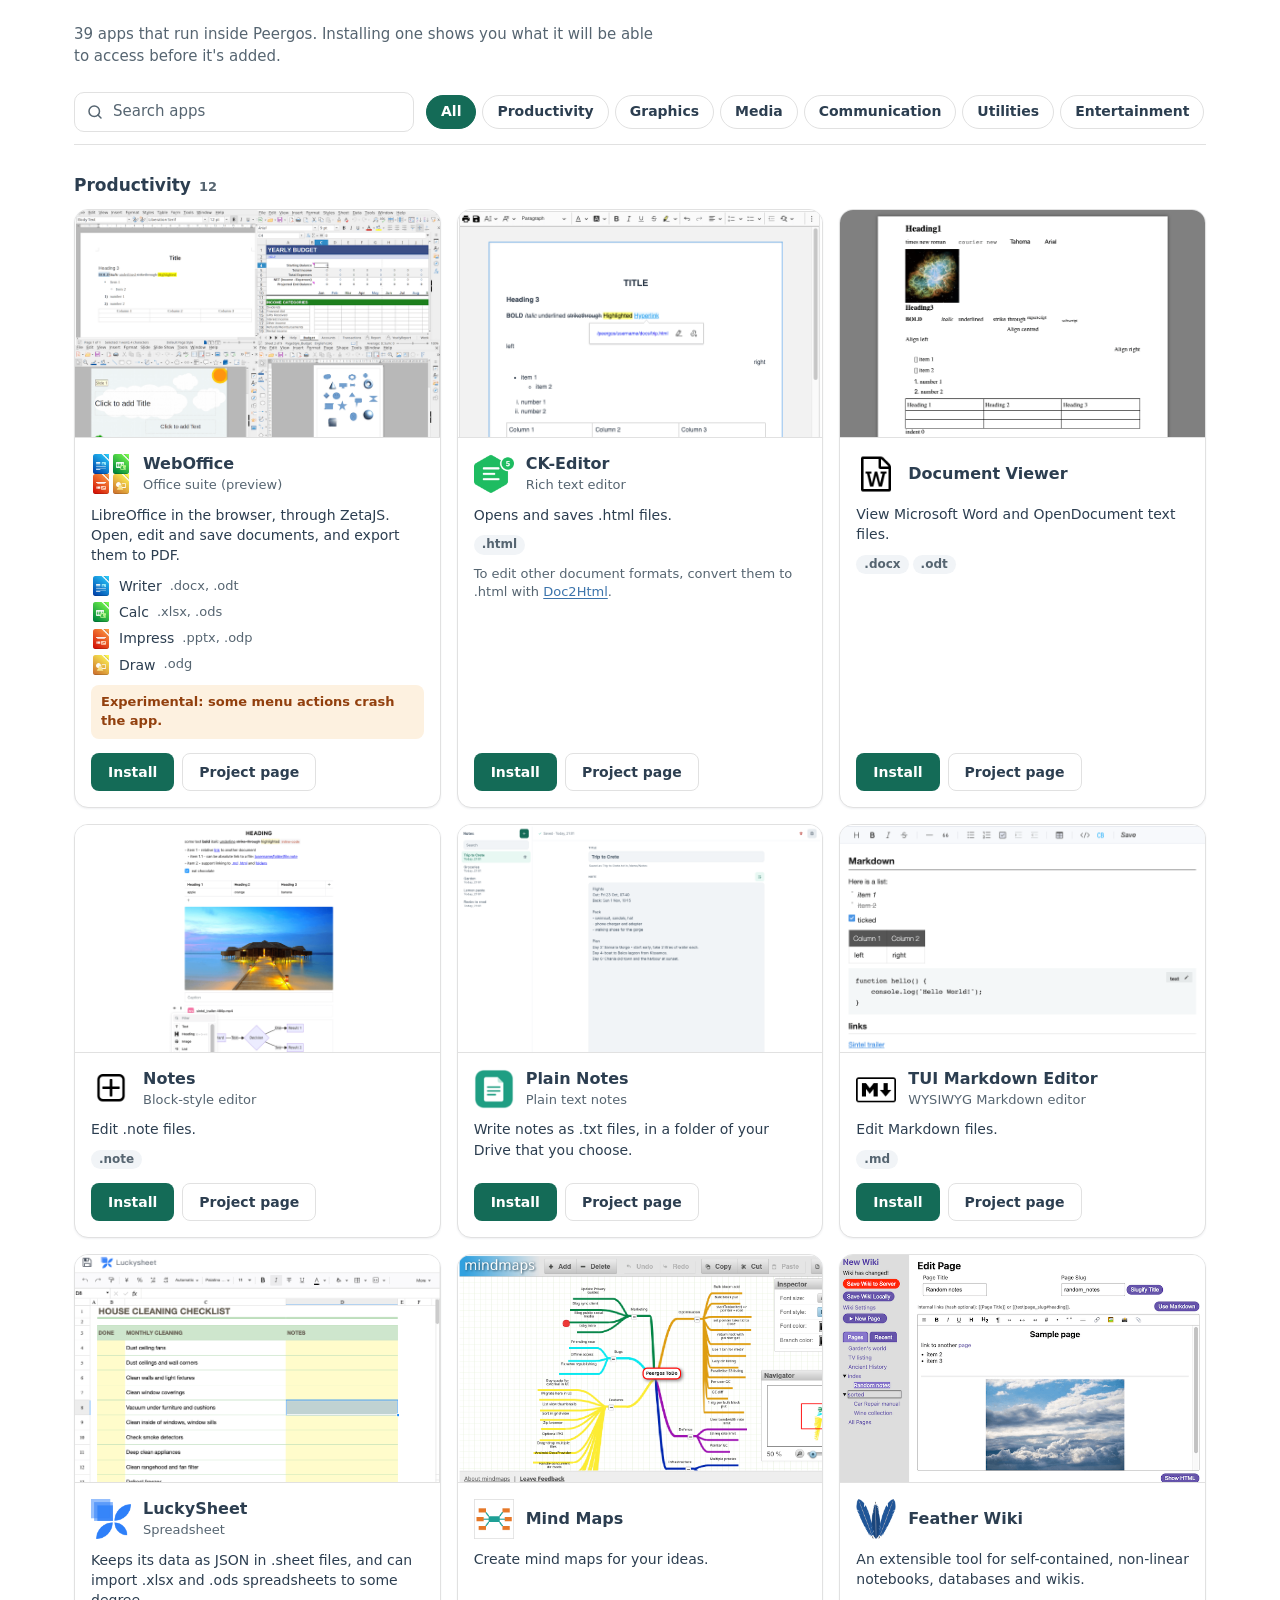
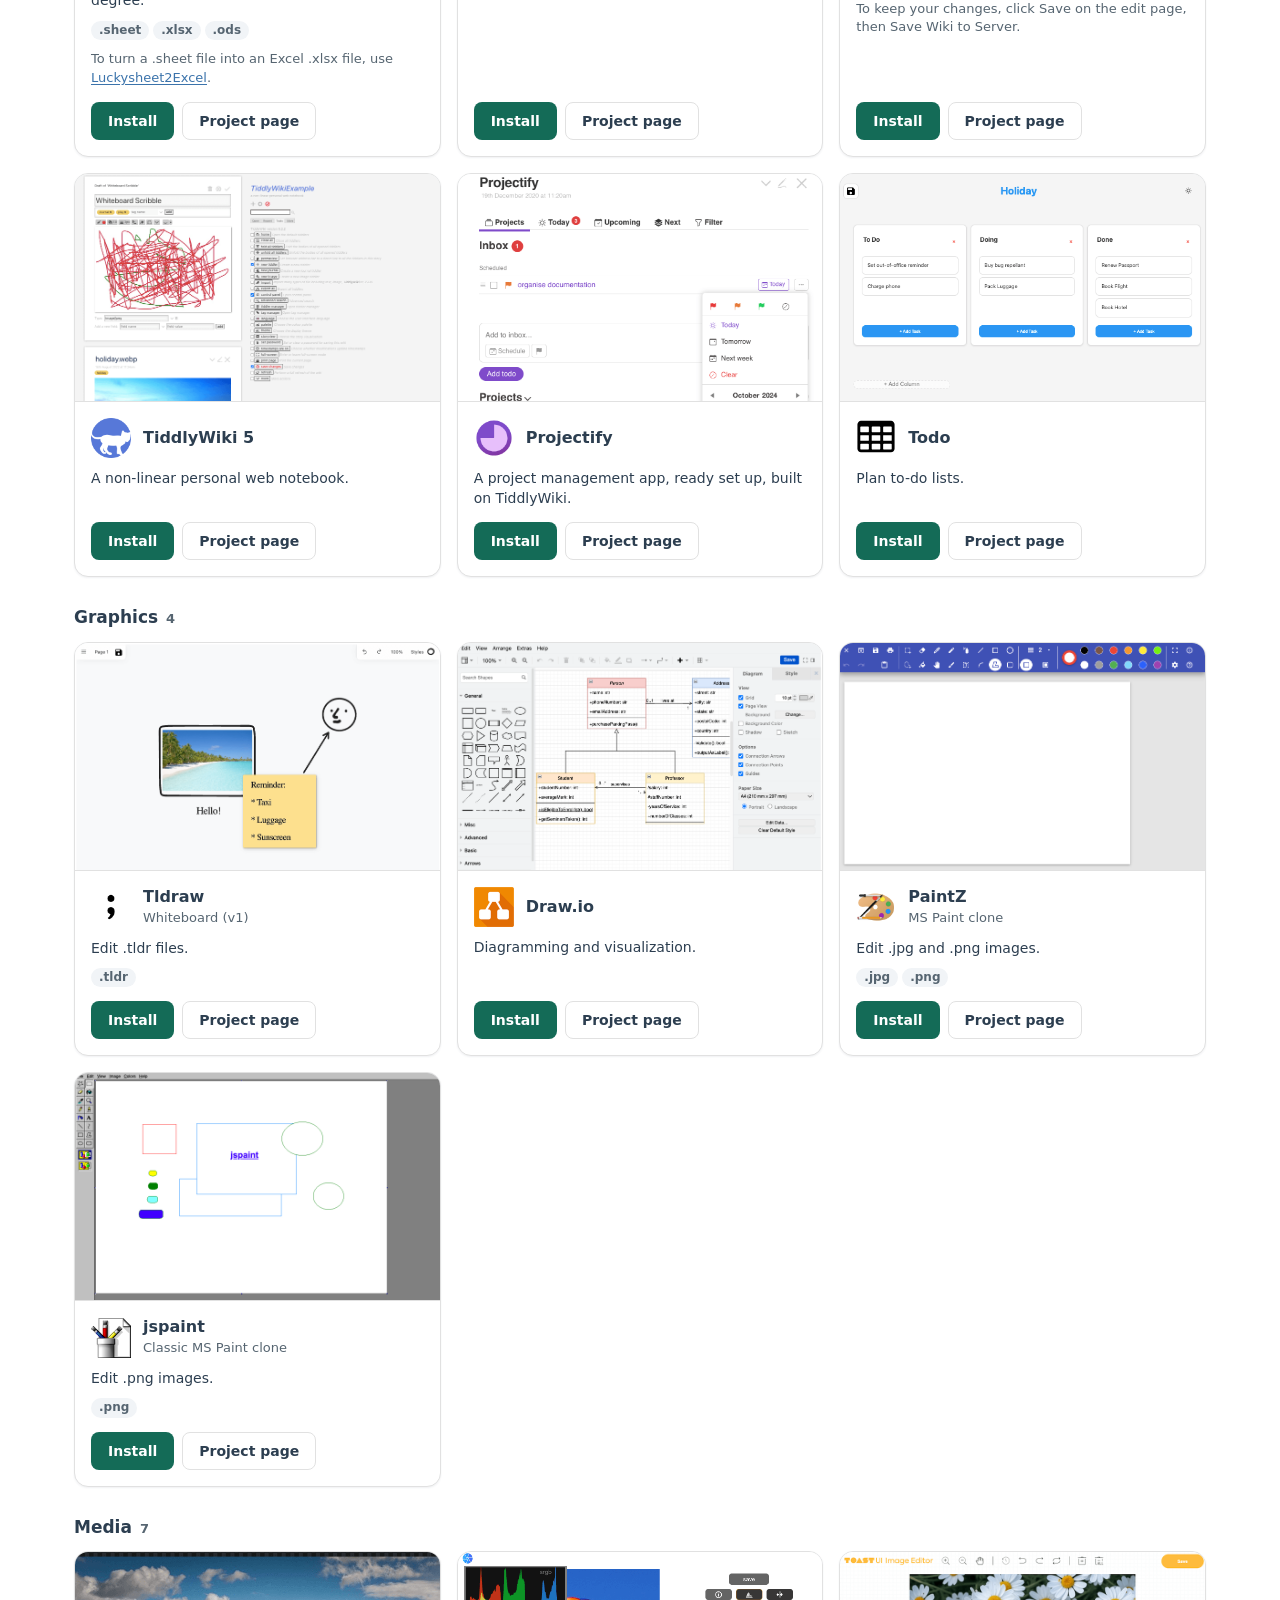
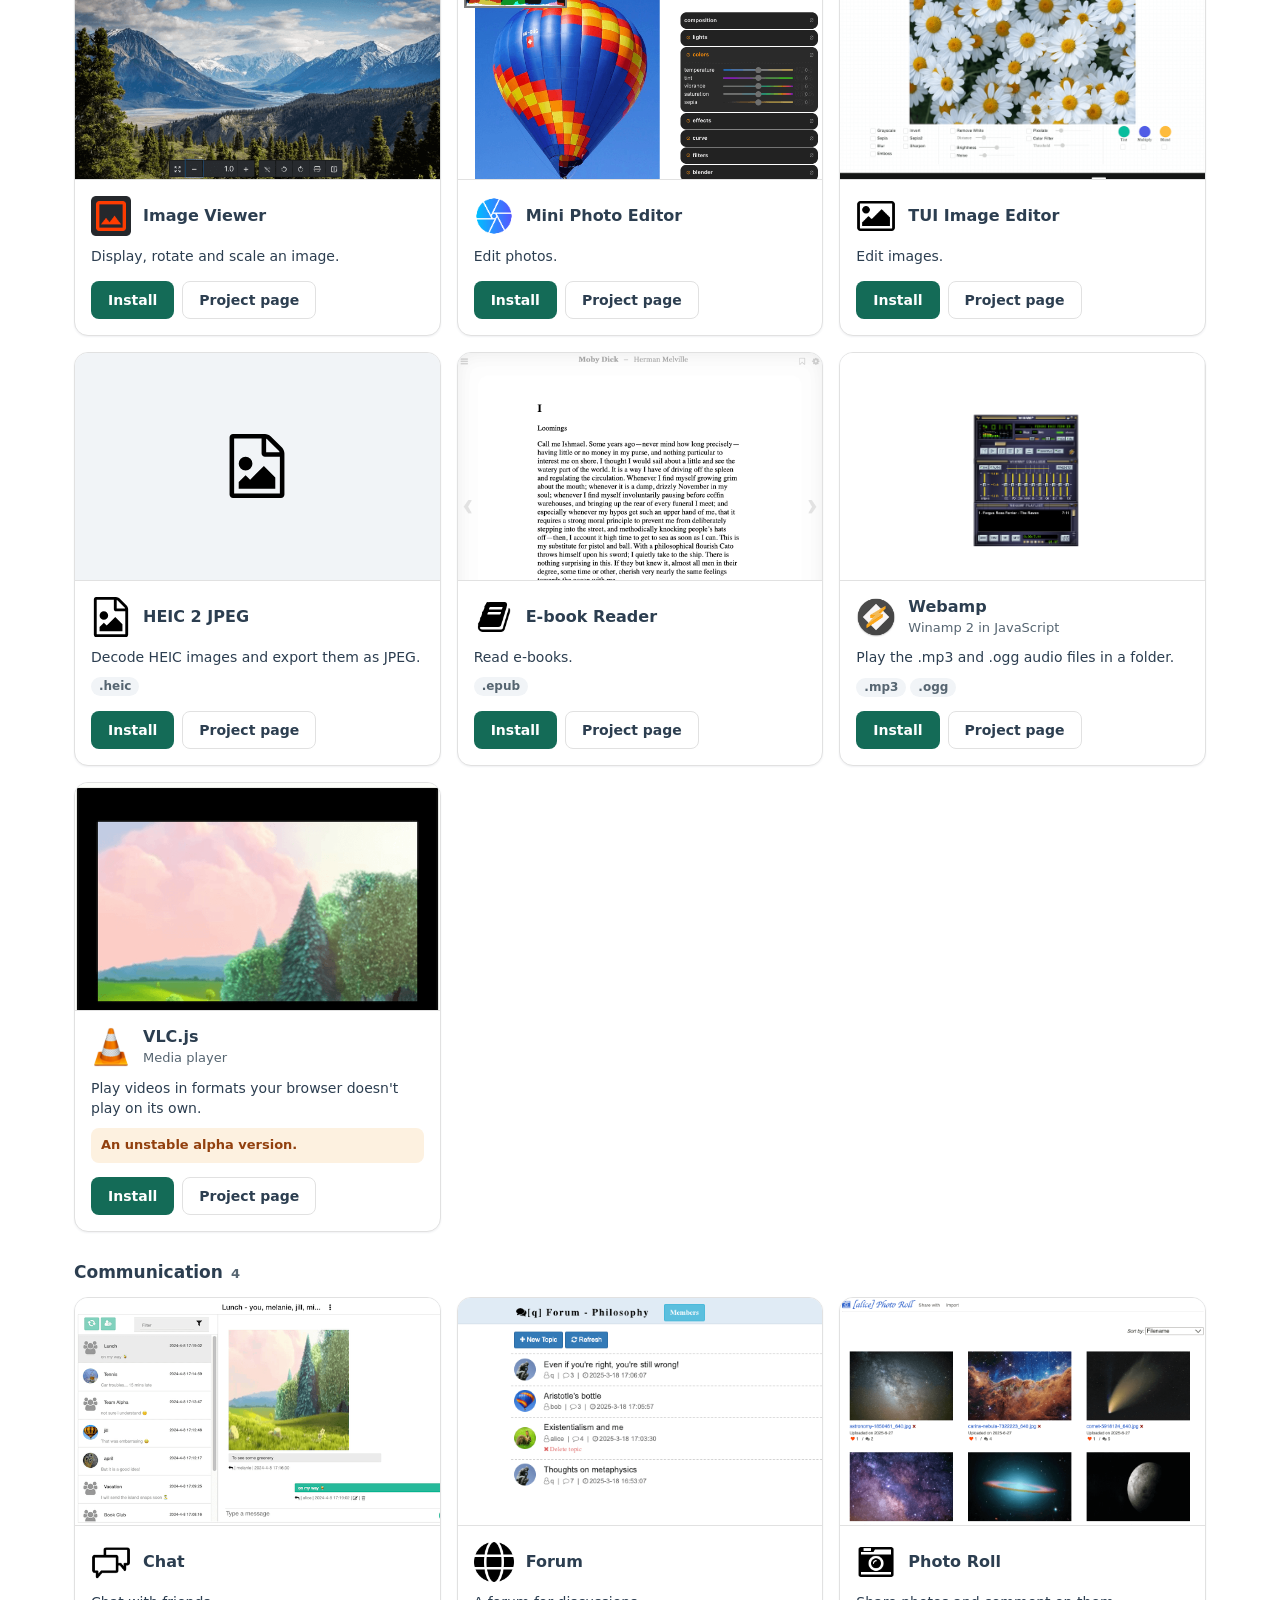
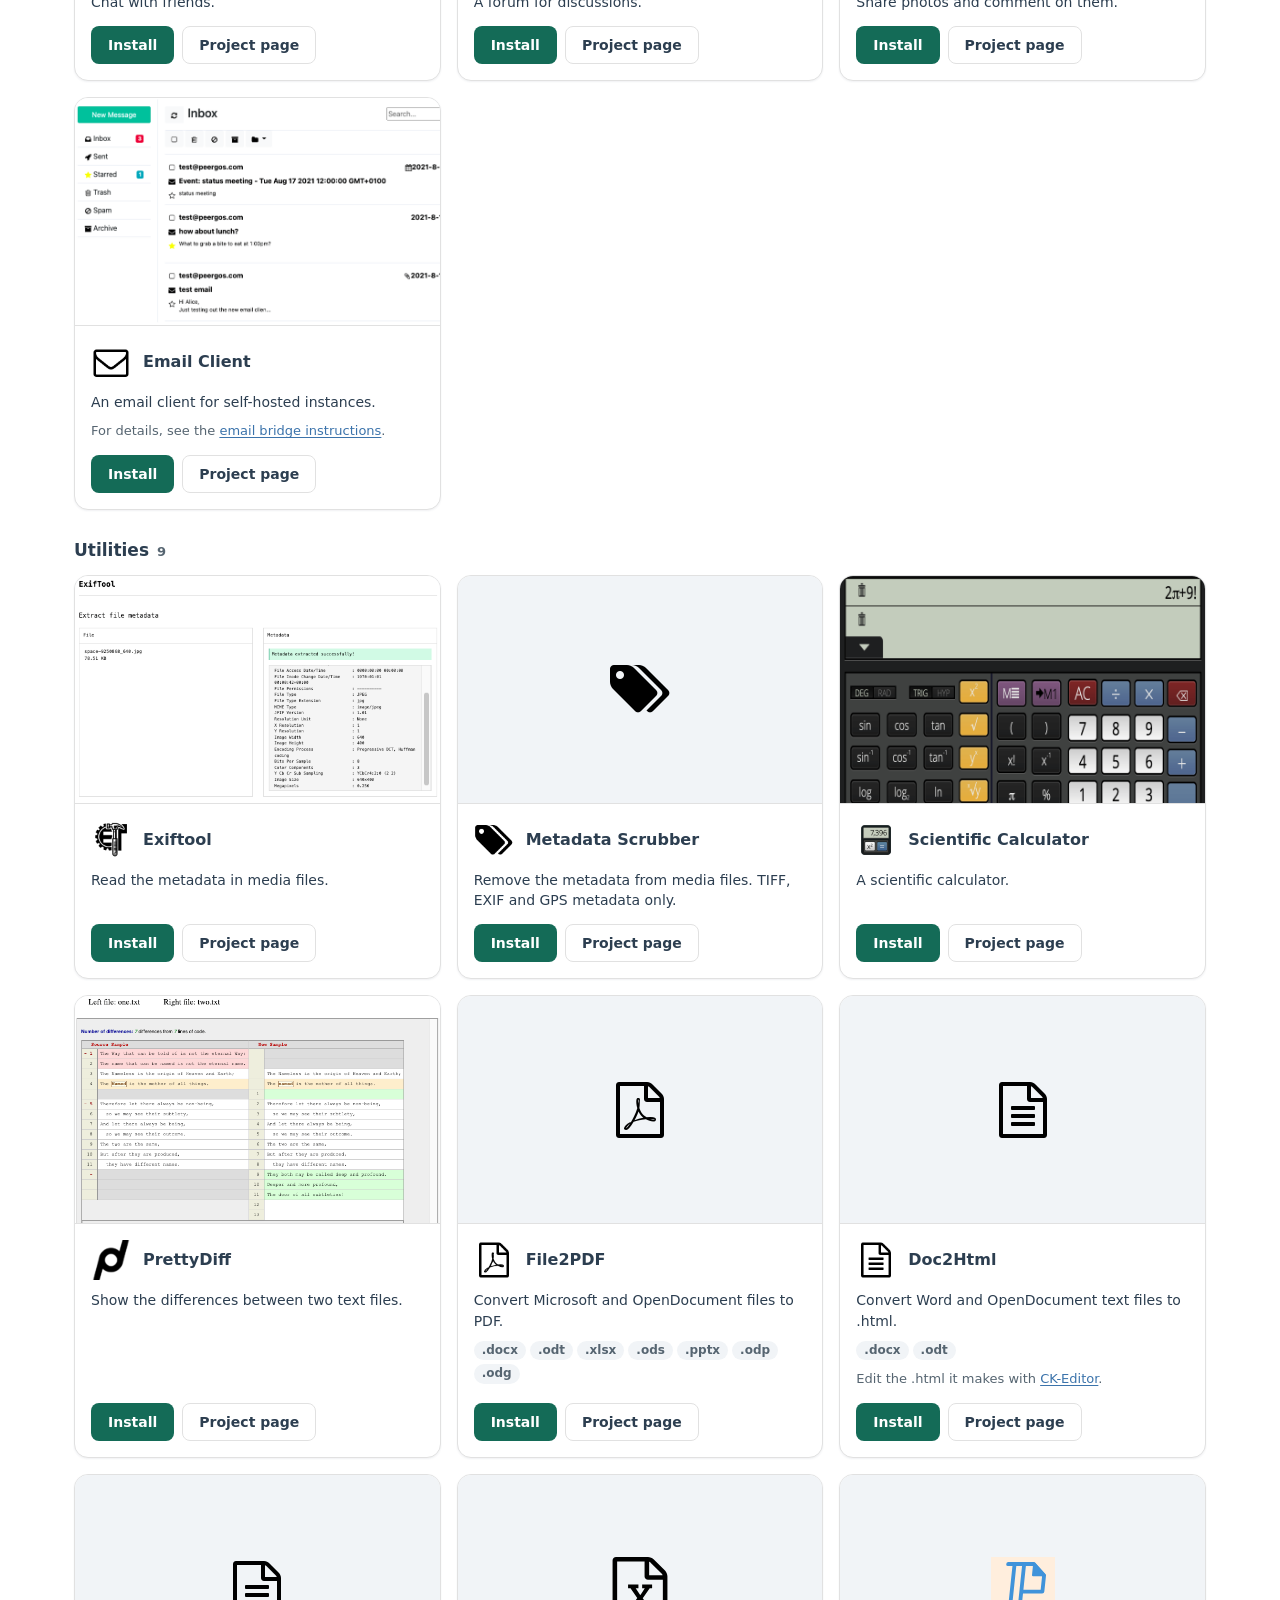
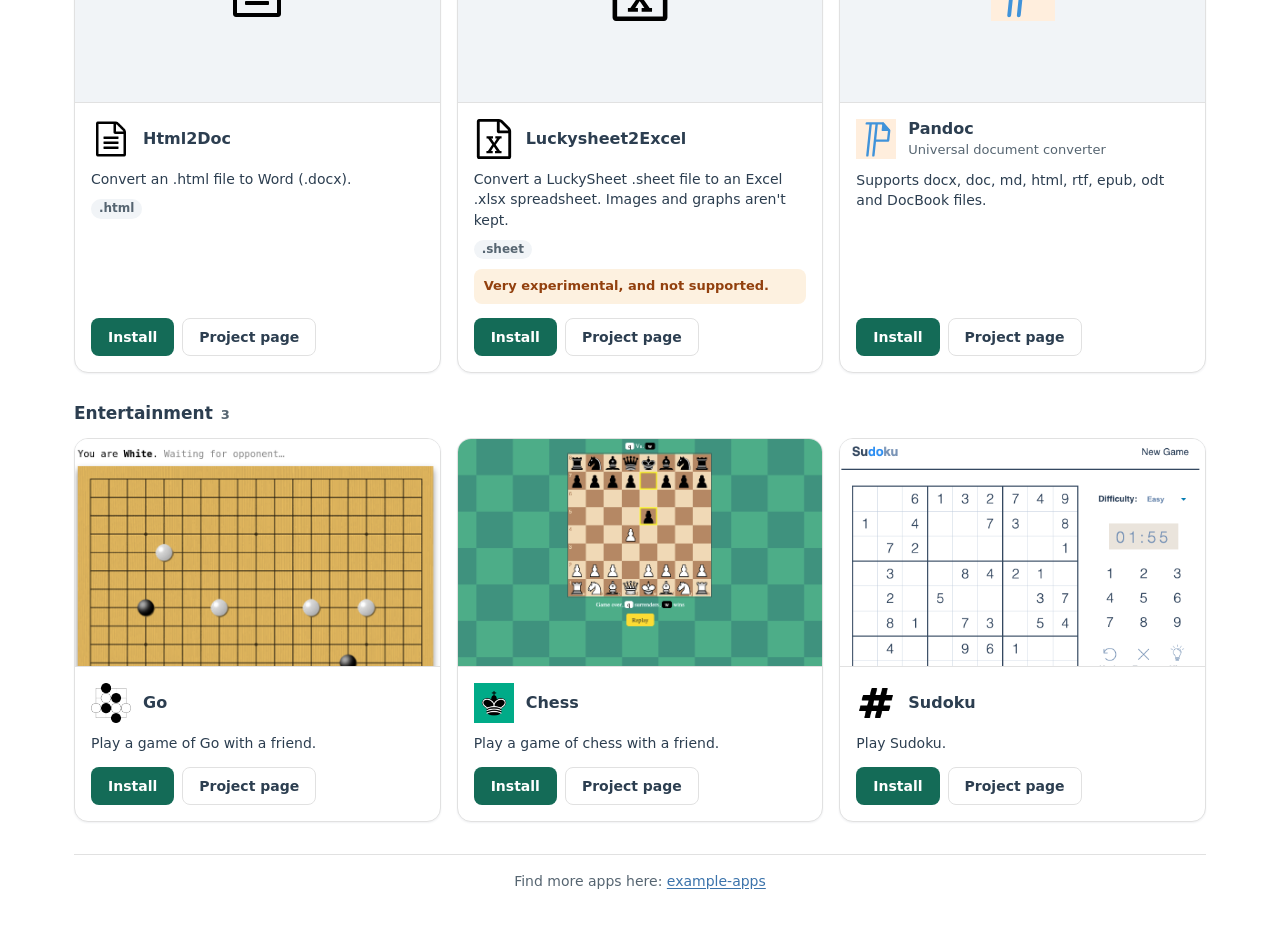
==== commit 592fbe7a: "Add Plain Notes" ====
--- a/index.html
+++ b/index.html
@@ -4,10 +4,20 @@
 <meta charset="UTF-8">
 <meta name="viewport" content="width=device-width, initial-scale=1">
 <title>Custom Apps</title>
+<script>
+// Peergos says which theme it's in, in the page's address, as it does for an app. It's read here,
+// before anything is drawn, so the page never shows in the other theme first. Without it - opened
+// on its own, or in a Peergos that doesn't say - the page follows the system's theme.
+(function () {
+	var theme = new URLSearchParams(location.search).get('theme');
+	if (theme != null)
+		document.documentElement.setAttribute('data-theme', theme === 'dark-mode' ? 'dark' : 'light');
+})();
+</script>
 <style>
 /* The colours, corners and type of the Peergos app this page opens inside, on the same ground as
-   the frame around it. It can't see which theme Peergos is in, so it follows the system's, which
-   is also what Peergos follows until a theme is picked by hand. */
+   the frame around it, in the theme Peergos says it's in, or the system's when it doesn't say,
+   which is also what Peergos follows until a theme is picked by hand. */
 :root {
 	--font: "Inter", system-ui, -apple-system, "Segoe UI", Roboto, sans-serif;
 	--page: #ffffff;
@@ -33,8 +43,11 @@
 	--radius-pill: 999px;
 	color-scheme: light;
 }
+/* dark: the system's unless Peergos says light, and Peergos' dark whatever the system's (see the
+   script above). CSS can't join a media query and a selector, so these colours are written twice,
+   here and just below, and change together. */
 @media (prefers-color-scheme: dark) {
-	:root {
+	:root:not([data-theme="light"]) {
 		--page: #2c3e50;
 		--surface: #2c3e50;
 		--surface-2: #22303c;
@@ -52,6 +65,23 @@
 		color-scheme: dark;
 	}
 }
+:root[data-theme="dark"] {
+	--page: #2c3e50;
+	--surface: #2c3e50;
+	--surface-2: #22303c;
+	--ink: #ffffff;
+	--muted: #a7b6c2;
+	--border: #566571;
+	--border-strong: #a7b6c2;
+	--primary: #63e3bd;
+	--primary-hover: #3fdb9c;
+	--on-primary: #283744;
+	--link: #7fbcf7;
+	--note-bg: #4a3a1d;
+	--note-ink: #fbbf24;
+	--shadow: 0 1px 2px rgba(0, 0, 0, .25);
+	color-scheme: dark;
+}
 
 * {
 	box-sizing: border-box;
@@ -469,26 +499,44 @@
 	object-fit: contain;
 }
 
-/* on a dark page an icon drawn in black would all but vanish: every icon sits on a light tile */
+/* on a dark page an icon drawn in black would all but vanish: every icon sits on a light tile.
+   Written twice, as the dark colours are, and the two change together. */
 @media (prefers-color-scheme: dark) {
-	.app__icon,
-	.app__shot--none img,
-	.app__parts img {
+	:root:not([data-theme="light"]) .app__icon,
+	:root:not([data-theme="light"]) .app__shot--none img,
+	:root:not([data-theme="light"]) .app__parts img {
 		padding: 4px;
 		border-radius: var(--radius-control);
 		background-color: #f1f4f7;
 	}
-	.app__parts img {
+	:root:not([data-theme="light"]) .app__parts img {
 		padding: 2px;
 		border-radius: 4px;
 	}
-	.app__shot--none img {
+	:root:not([data-theme="light"]) .app__shot--none img {
 		width: 72px;
 		height: 72px;
 		padding: 8px;
 		border-radius: var(--radius-container);
 	}
 }
+:root[data-theme="dark"] .app__icon,
+:root[data-theme="dark"] .app__shot--none img,
+:root[data-theme="dark"] .app__parts img {
+	padding: 4px;
+	border-radius: var(--radius-control);
+	background-color: #f1f4f7;
+}
+:root[data-theme="dark"] .app__parts img {
+	padding: 2px;
+	border-radius: 4px;
+}
+:root[data-theme="dark"] .app__shot--none img {
+	width: 72px;
+	height: 72px;
+	padding: 8px;
+	border-radius: var(--radius-container);
+}
 
 /* fingers want bigger targets than a pointer does */
 @media (pointer: coarse) {
@@ -525,7 +573,7 @@
 <main class="gallery">
 	<header class="gallery__head">
 		<h1 class="visually-hidden">Custom Apps</h1>
-		<p>38 apps that run inside Peergos. Installing one shows you what it will be able to access before it's added.</p>
+		<p>39 apps that run inside Peergos. Installing one shows you what it will be able to access before it's added.</p>
 	</header>
 
 	<div class="gallery__bar">
@@ -547,7 +595,7 @@
 	<p class="gallery__empty" id="no-match" role="status" data-text="No apps match your search."></p>
 
     <section class="category" id="category-productivity" data-category="productivity" aria-labelledby="category-productivity-title">
-      <h2 class="category__title" id="category-productivity-title">Productivity <span class="category__count">11</span></h2>
+      <h2 class="category__title" id="category-productivity-title">Productivity <span class="category__count">12</span></h2>
       <div class="grid">
       <article class="app" id="weboffice" data-category="productivity" data-words="weboffice office suite (preview) libreoffice in the browser, through zetajs. open, edit and save documents, and export them to pdf. writer calc impress draw .docx, .odt .xlsx, .ods .pptx, .odp .odg" aria-labelledby="weboffice-name">
         <button type="button" class="app__shot" data-shot="screenshots/weboffice.png" data-name="WebOffice" aria-label="See the screenshot of WebOffice larger"><img src="screenshots/weboffice.png" alt="" width="804" height="596" loading="lazy"></button>
@@ -588,6 +636,15 @@
           <p class="app__desc">Edit .note files.</p>
           <ul class="app__types" aria-label="File types"><li>.note</li></ul>
           <div class="app__actions"><button type="button" class="btn btn--primary" data-install="notes">Install</button><a class="btn btn--quiet" href="https://github.com/Peergos/example-apps#notes" target="_blank" rel="noopener noreferrer">Project page</a></div>
+          <p class="app__status" role="status"></p>
+        </div>
+      </article>
+      <article class="app" id="plain-notes" data-category="productivity" data-words="plain notes plain text notes write notes as .txt files, in a folder of your drive that you choose." aria-labelledby="plain-notes-name">
+        <button type="button" class="app__shot" data-shot="screenshots/plain-notes.png" data-name="Plain Notes" aria-label="See the screenshot of Plain Notes larger"><img src="screenshots/plain-notes.png" alt="" width="1600" height="1122" loading="lazy"></button>
+        <div class="app__body">
+          <div class="app__head"><img class="app__icon" src="[data-uri]" alt="" width="40" height="40"><div><h3 class="app__name" id="plain-notes-name">Plain Notes</h3><p class="app__tag">Plain text notes</p></div></div>
+          <p class="app__desc">Write notes as .txt files, in a folder of your Drive that you choose.</p>
+          <div class="app__actions"><button type="button" class="btn btn--primary" data-install="plain-notes">Install</button><a class="btn btn--quiet" href="https://github.com/Peergos/example-apps#plain-notes" target="_blank" rel="noopener noreferrer">Project page</a></div>
           <p class="app__status" role="status"></p>
         </div>
       </article>
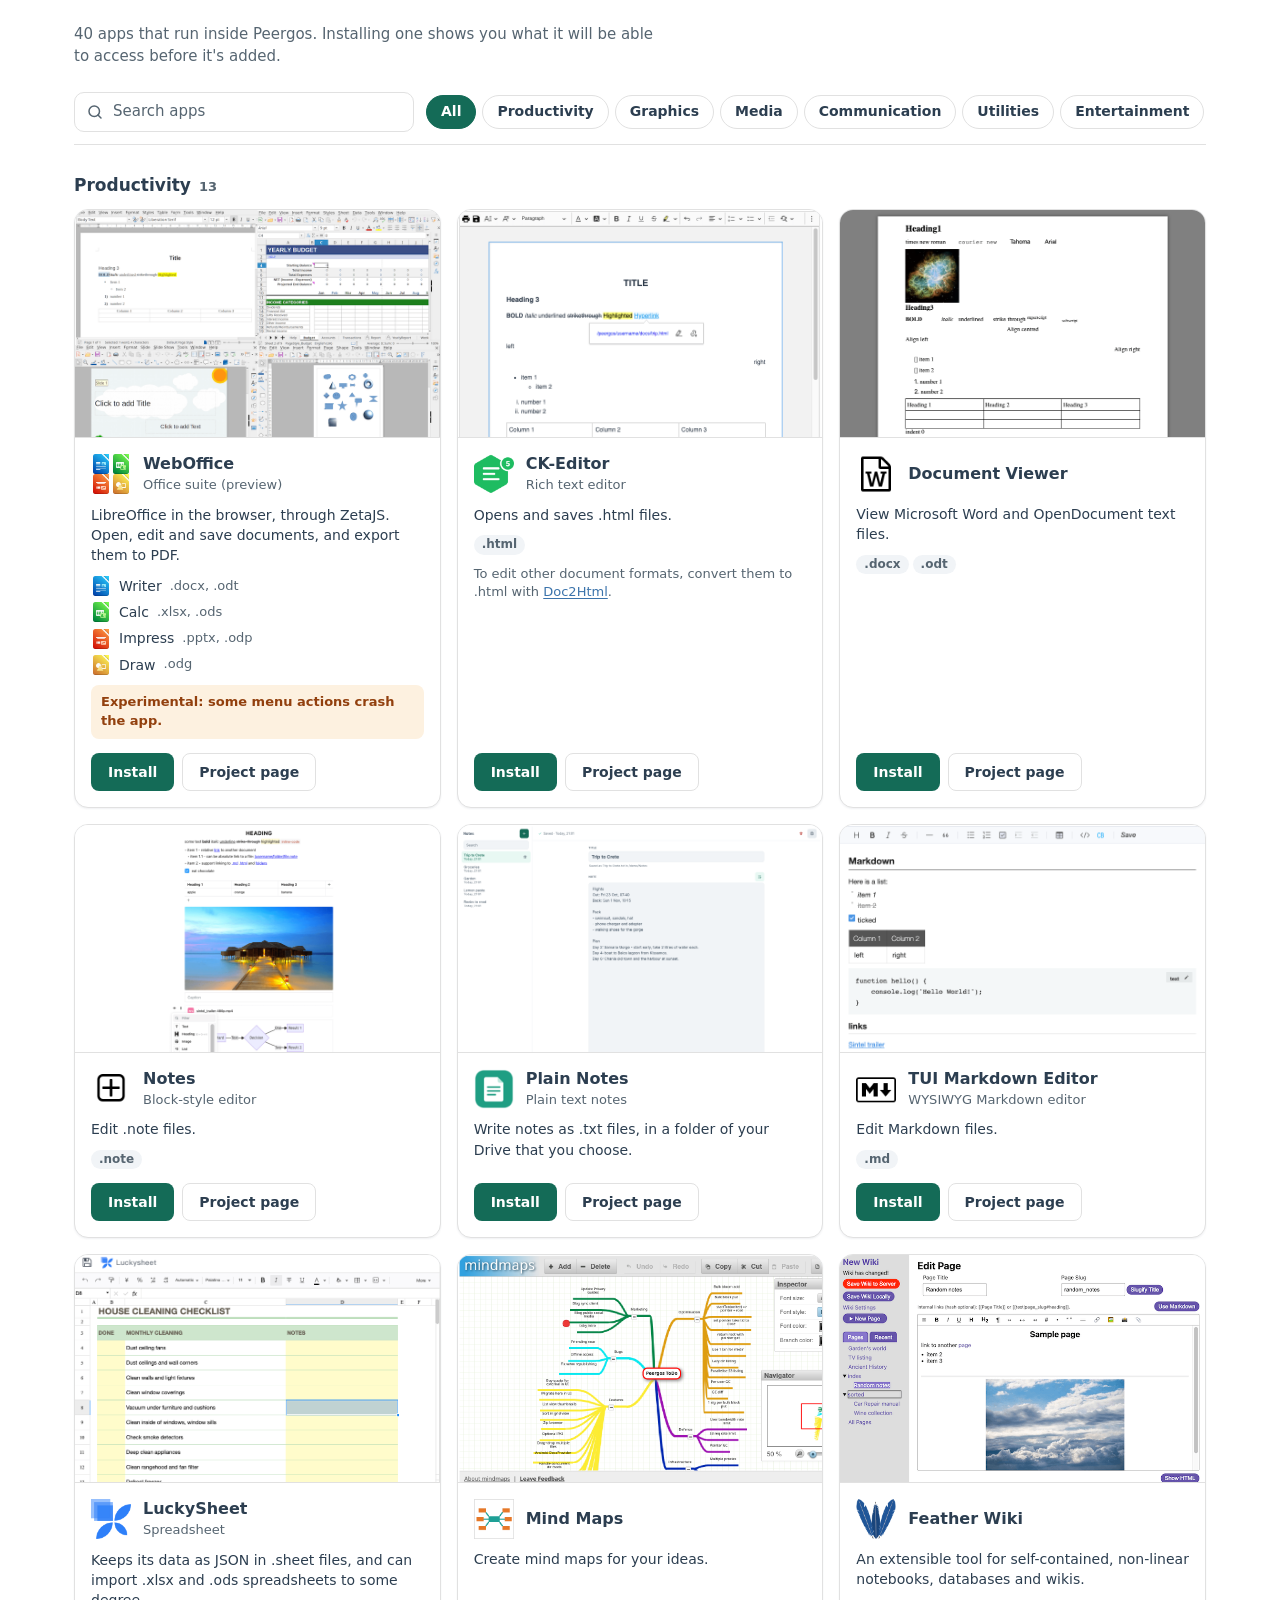
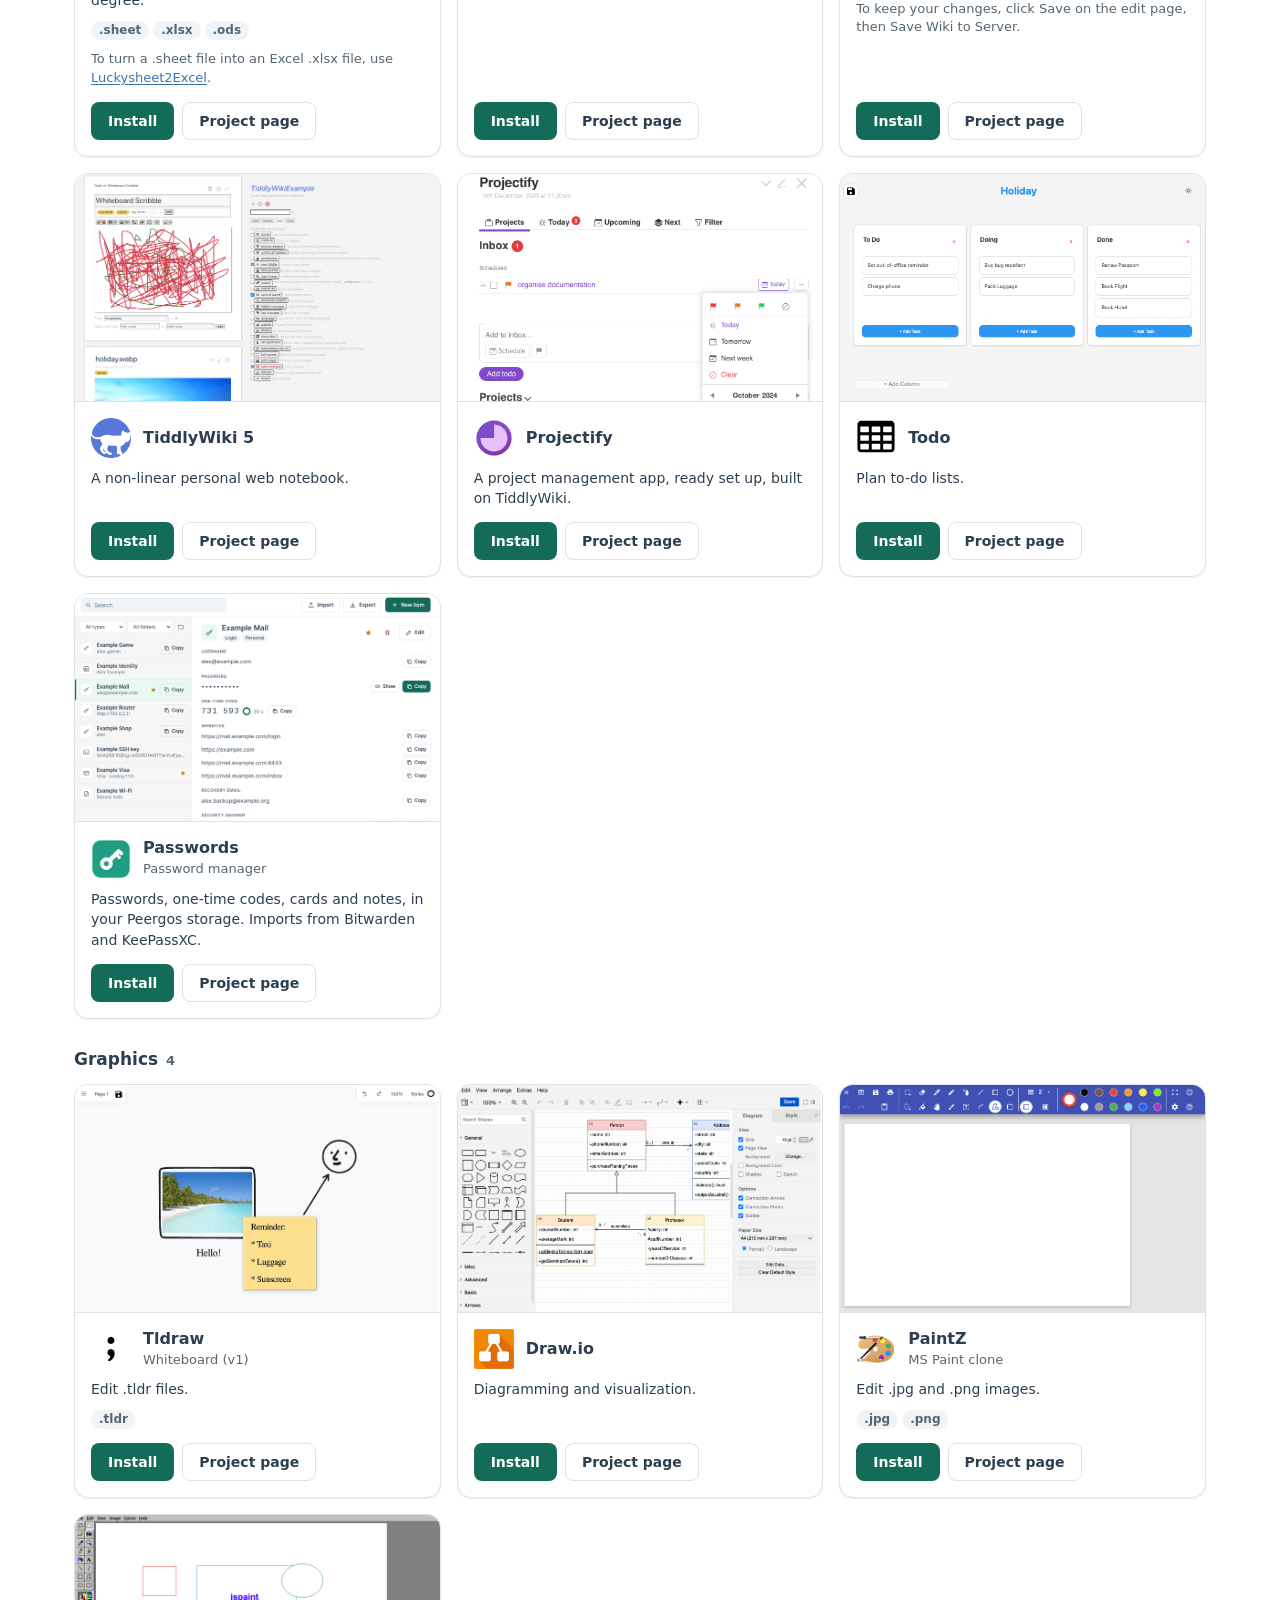
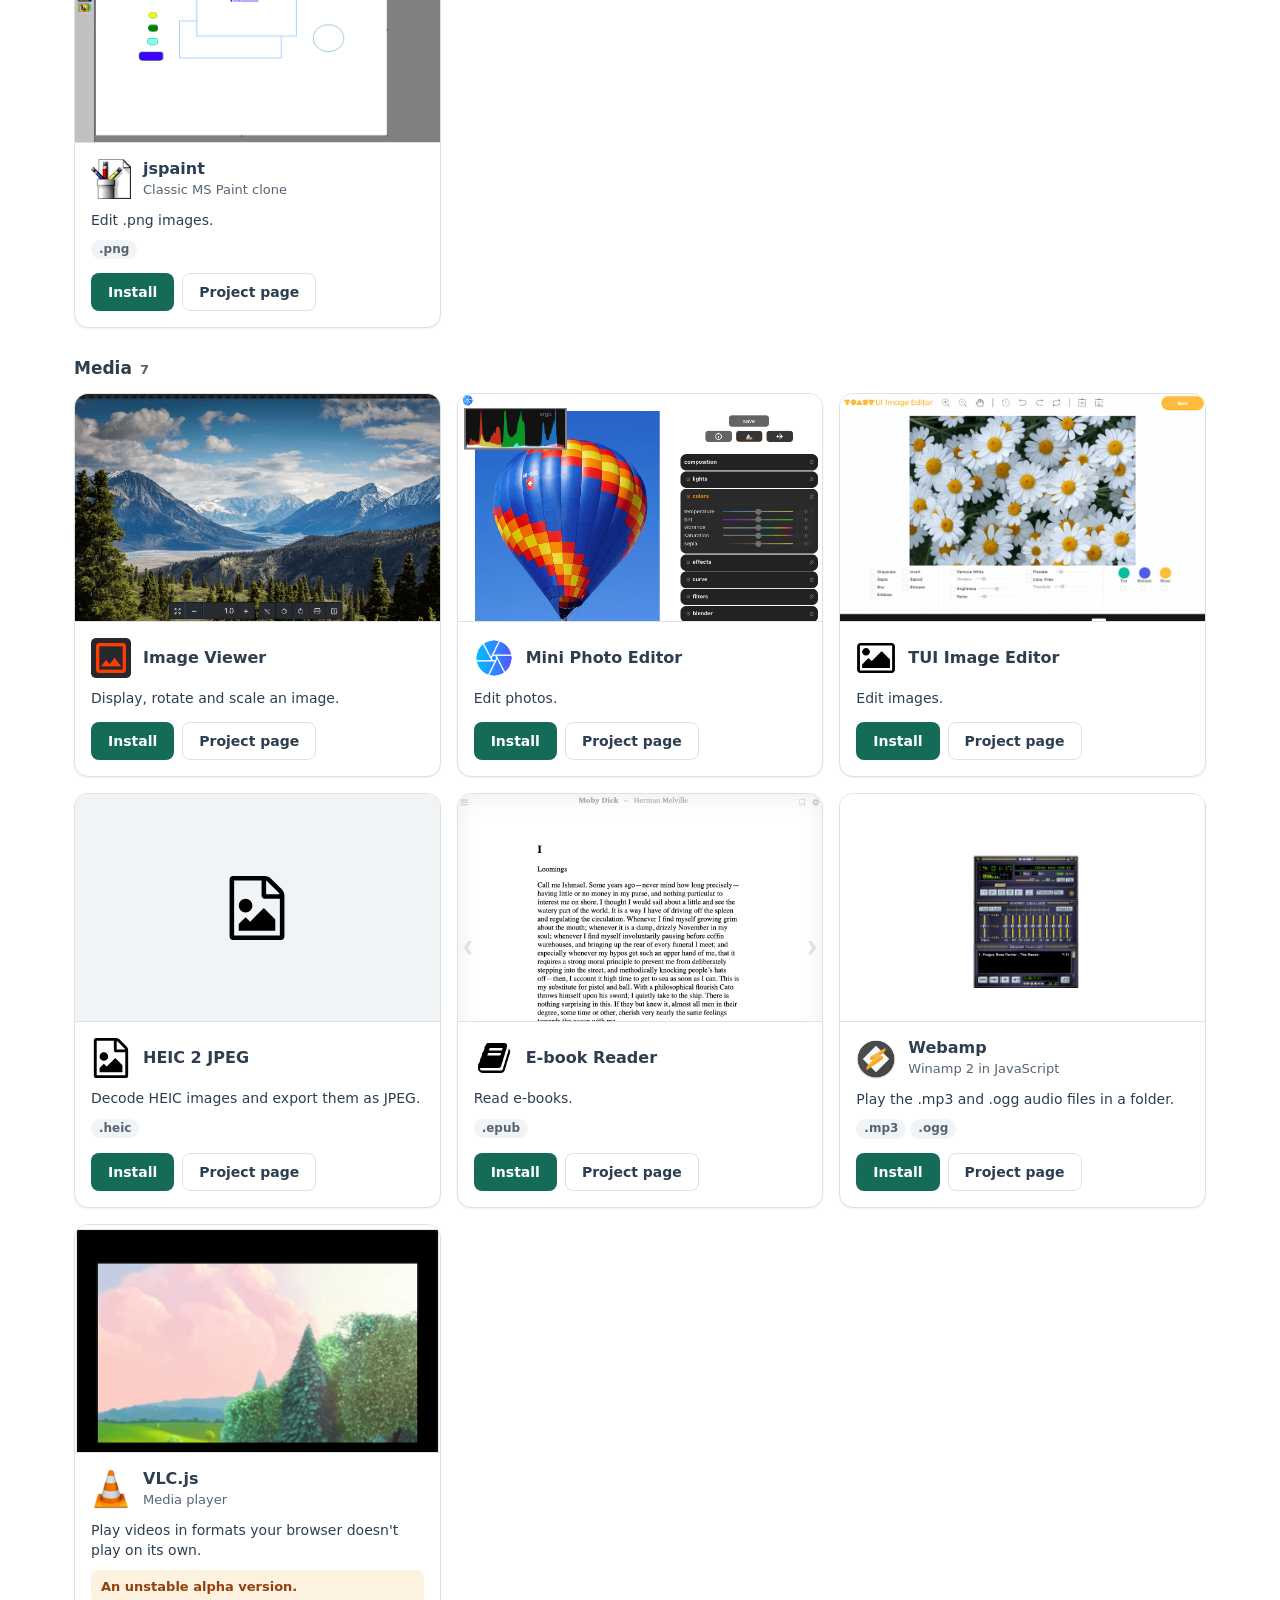
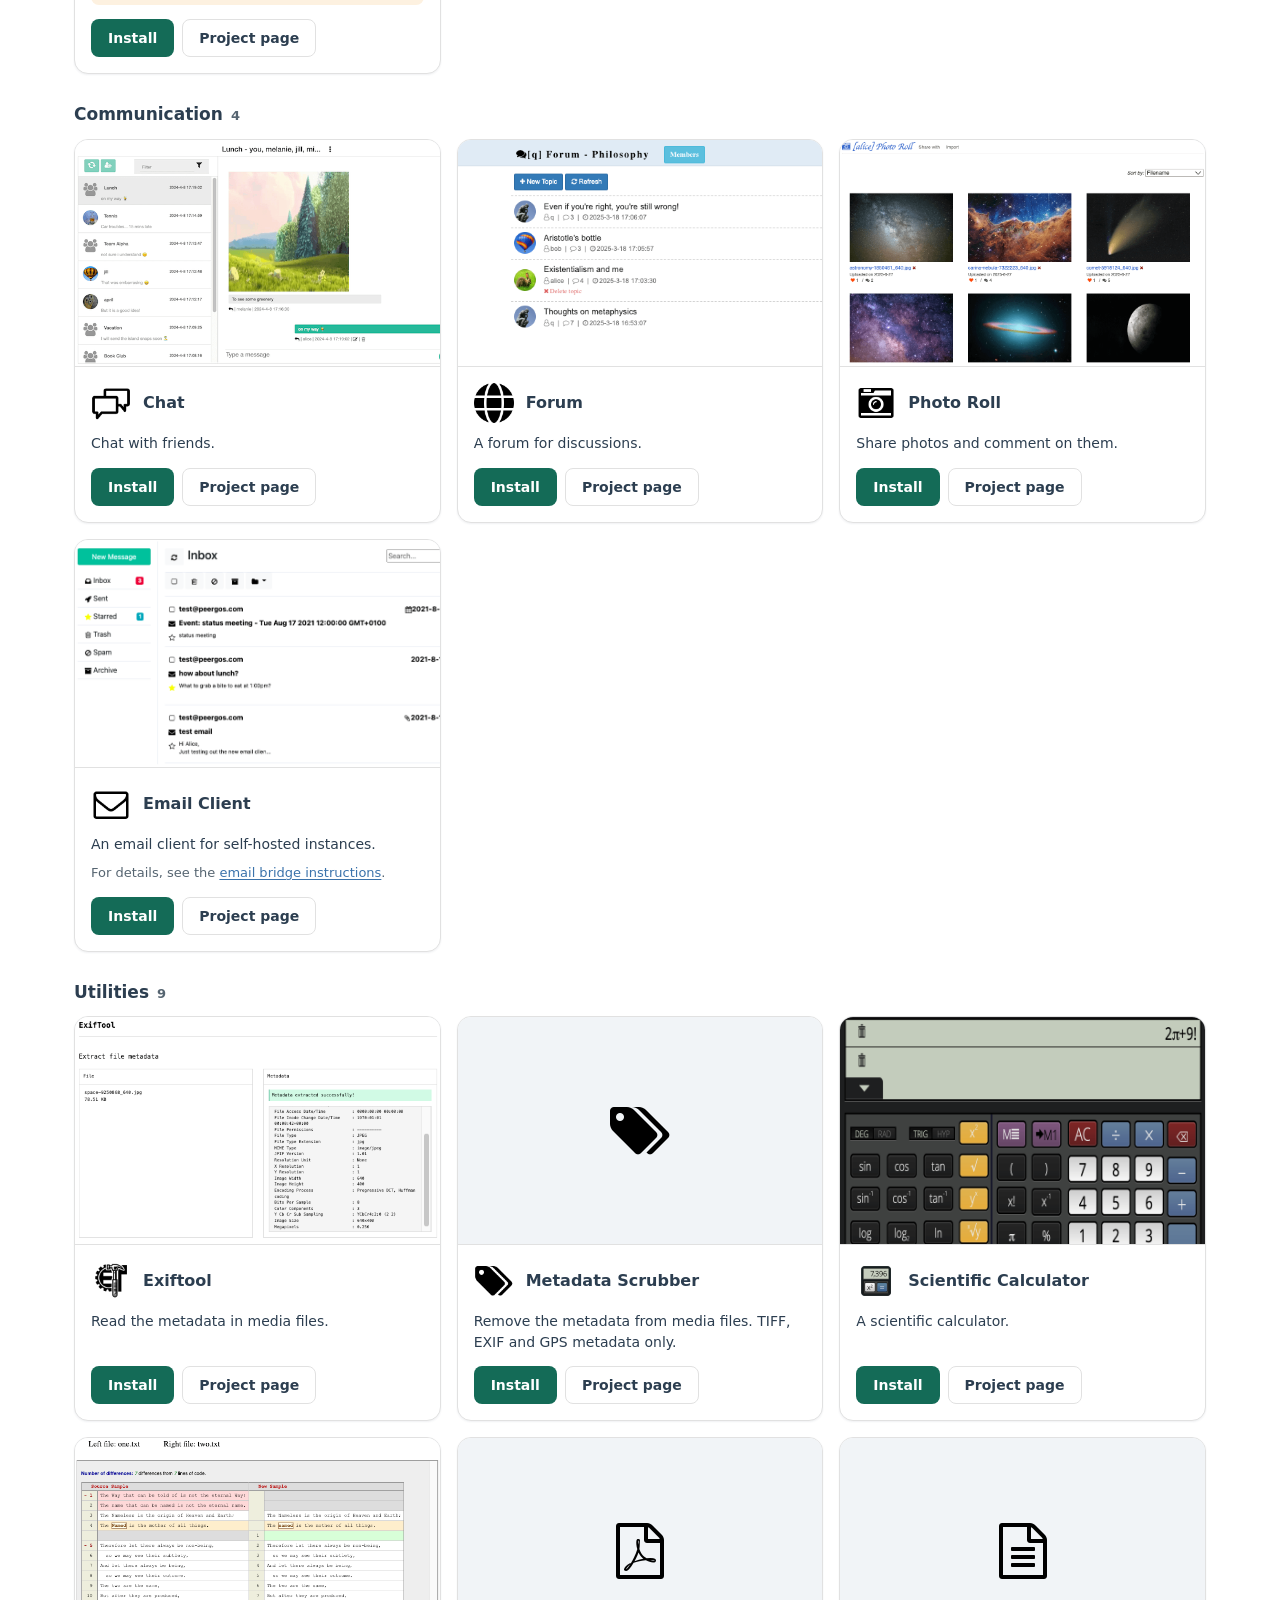
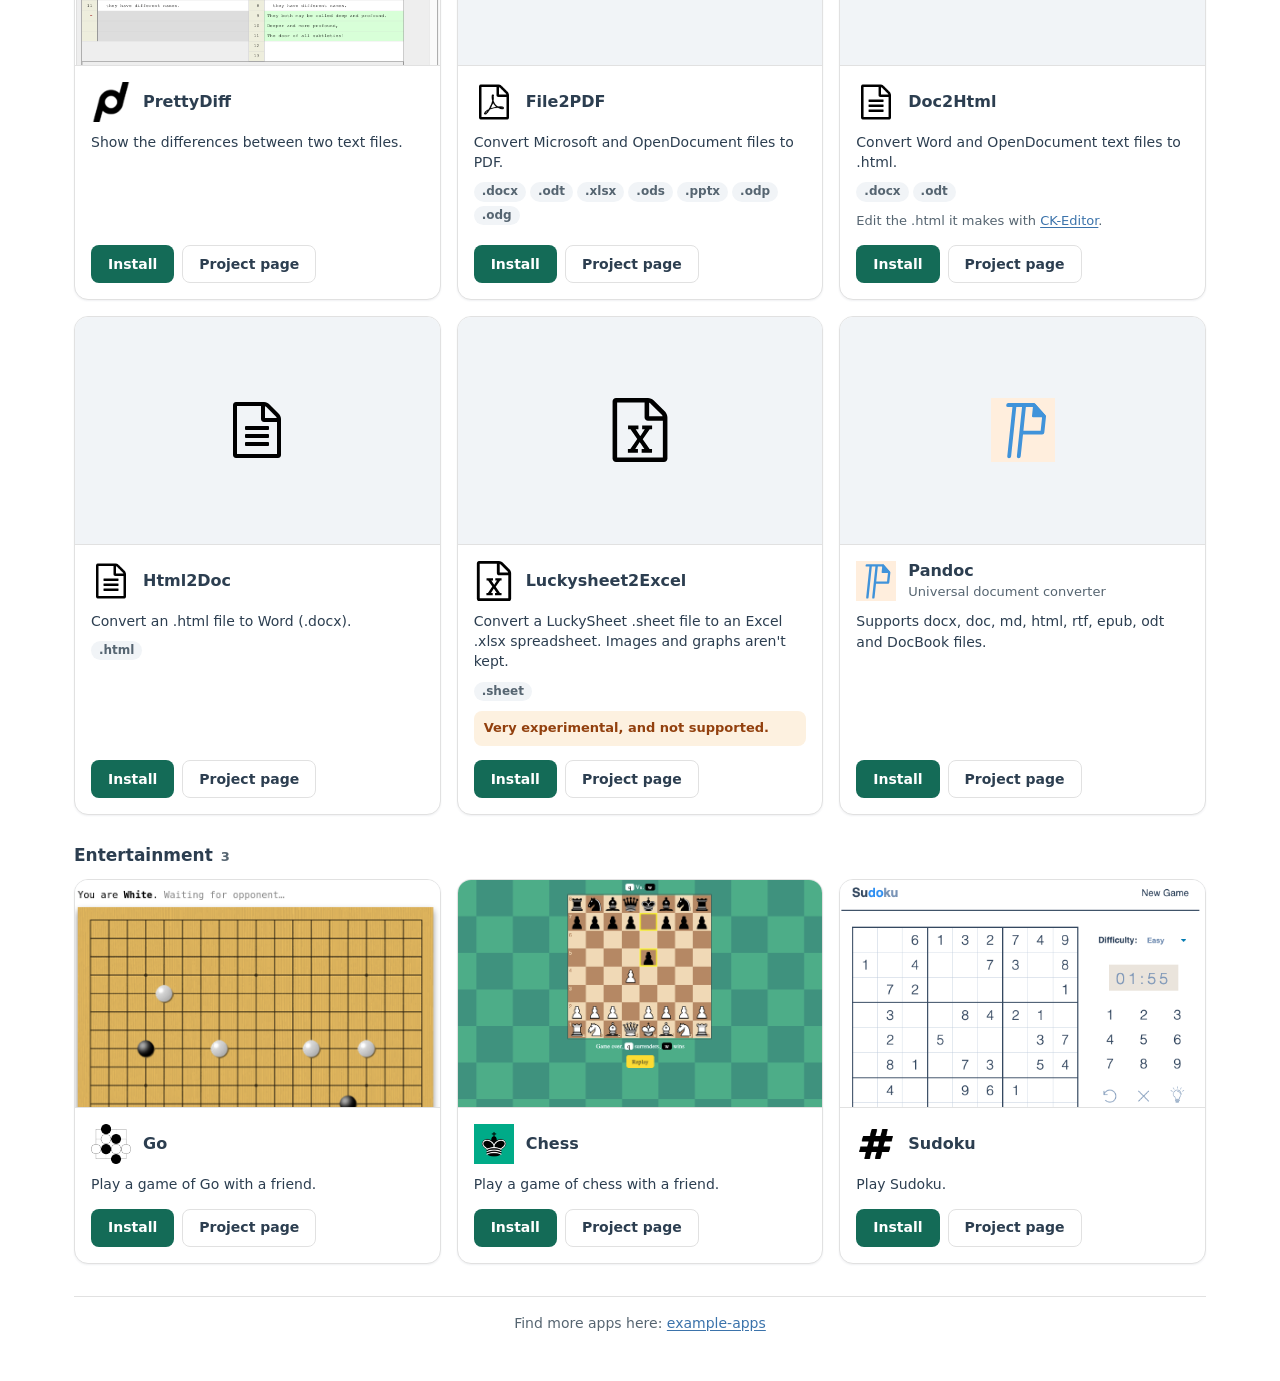
==== commit 0d67629c: "Add Passwords" ====
--- a/index.html
+++ b/index.html
@@ -573,7 +573,7 @@
 <main class="gallery">
 	<header class="gallery__head">
 		<h1 class="visually-hidden">Custom Apps</h1>
-		<p>39 apps that run inside Peergos. Installing one shows you what it will be able to access before it's added.</p>
+		<p>40 apps that run inside Peergos. Installing one shows you what it will be able to access before it's added.</p>
 	</header>
 
 	<div class="gallery__bar">
@@ -595,7 +595,7 @@
 	<p class="gallery__empty" id="no-match" role="status" data-text="No apps match your search."></p>
 
     <section class="category" id="category-productivity" data-category="productivity" aria-labelledby="category-productivity-title">
-      <h2 class="category__title" id="category-productivity-title">Productivity <span class="category__count">12</span></h2>
+      <h2 class="category__title" id="category-productivity-title">Productivity <span class="category__count">13</span></h2>
       <div class="grid">
       <article class="app" id="weboffice" data-category="productivity" data-words="weboffice office suite (preview) libreoffice in the browser, through zetajs. open, edit and save documents, and export them to pdf. writer calc impress draw .docx, .odt .xlsx, .ods .pptx, .odp .odg" aria-labelledby="weboffice-name">
         <button type="button" class="app__shot" data-shot="screenshots/weboffice.png" data-name="WebOffice" aria-label="See the screenshot of WebOffice larger"><img src="screenshots/weboffice.png" alt="" width="804" height="596" loading="lazy"></button>
@@ -712,6 +712,15 @@
           <div class="app__head"><img class="app__icon" src="[data-uri]" alt="" width="40" height="40"><div><h3 class="app__name" id="todo-name">Todo</h3></div></div>
           <p class="app__desc">Plan to-do lists.</p>
           <div class="app__actions"><button type="button" class="btn btn--primary" data-install="todo">Install</button><a class="btn btn--quiet" href="https://github.com/Peergos/example-apps#todo" target="_blank" rel="noopener noreferrer">Project page</a></div>
+          <p class="app__status" role="status"></p>
+        </div>
+      </article>
+      <article class="app" id="passwords" data-category="productivity" data-words="passwords password manager passwords, one-time codes, cards and notes, in your peergos storage. imports from bitwarden and keepassxc. logins totp 2fa" aria-labelledby="passwords-name">
+        <button type="button" class="app__shot" data-shot="screenshots/passwords.png" data-name="Passwords" aria-label="See the screenshot of Passwords larger"><img src="screenshots/passwords.png" alt="" width="1600" height="1122" loading="lazy"></button>
+        <div class="app__body">
+          <div class="app__head"><img class="app__icon" src="[data-uri]" alt="" width="40" height="40"><div><h3 class="app__name" id="passwords-name">Passwords</h3><p class="app__tag">Password manager</p></div></div>
+          <p class="app__desc">Passwords, one-time codes, cards and notes, in your Peergos storage. Imports from Bitwarden and KeePassXC.</p>
+          <div class="app__actions"><button type="button" class="btn btn--primary" data-install="passwords">Install</button><a class="btn btn--quiet" href="https://github.com/Peergos/example-apps#passwords" target="_blank" rel="noopener noreferrer">Project page</a></div>
           <p class="app__status" role="status"></p>
         </div>
       </article>
